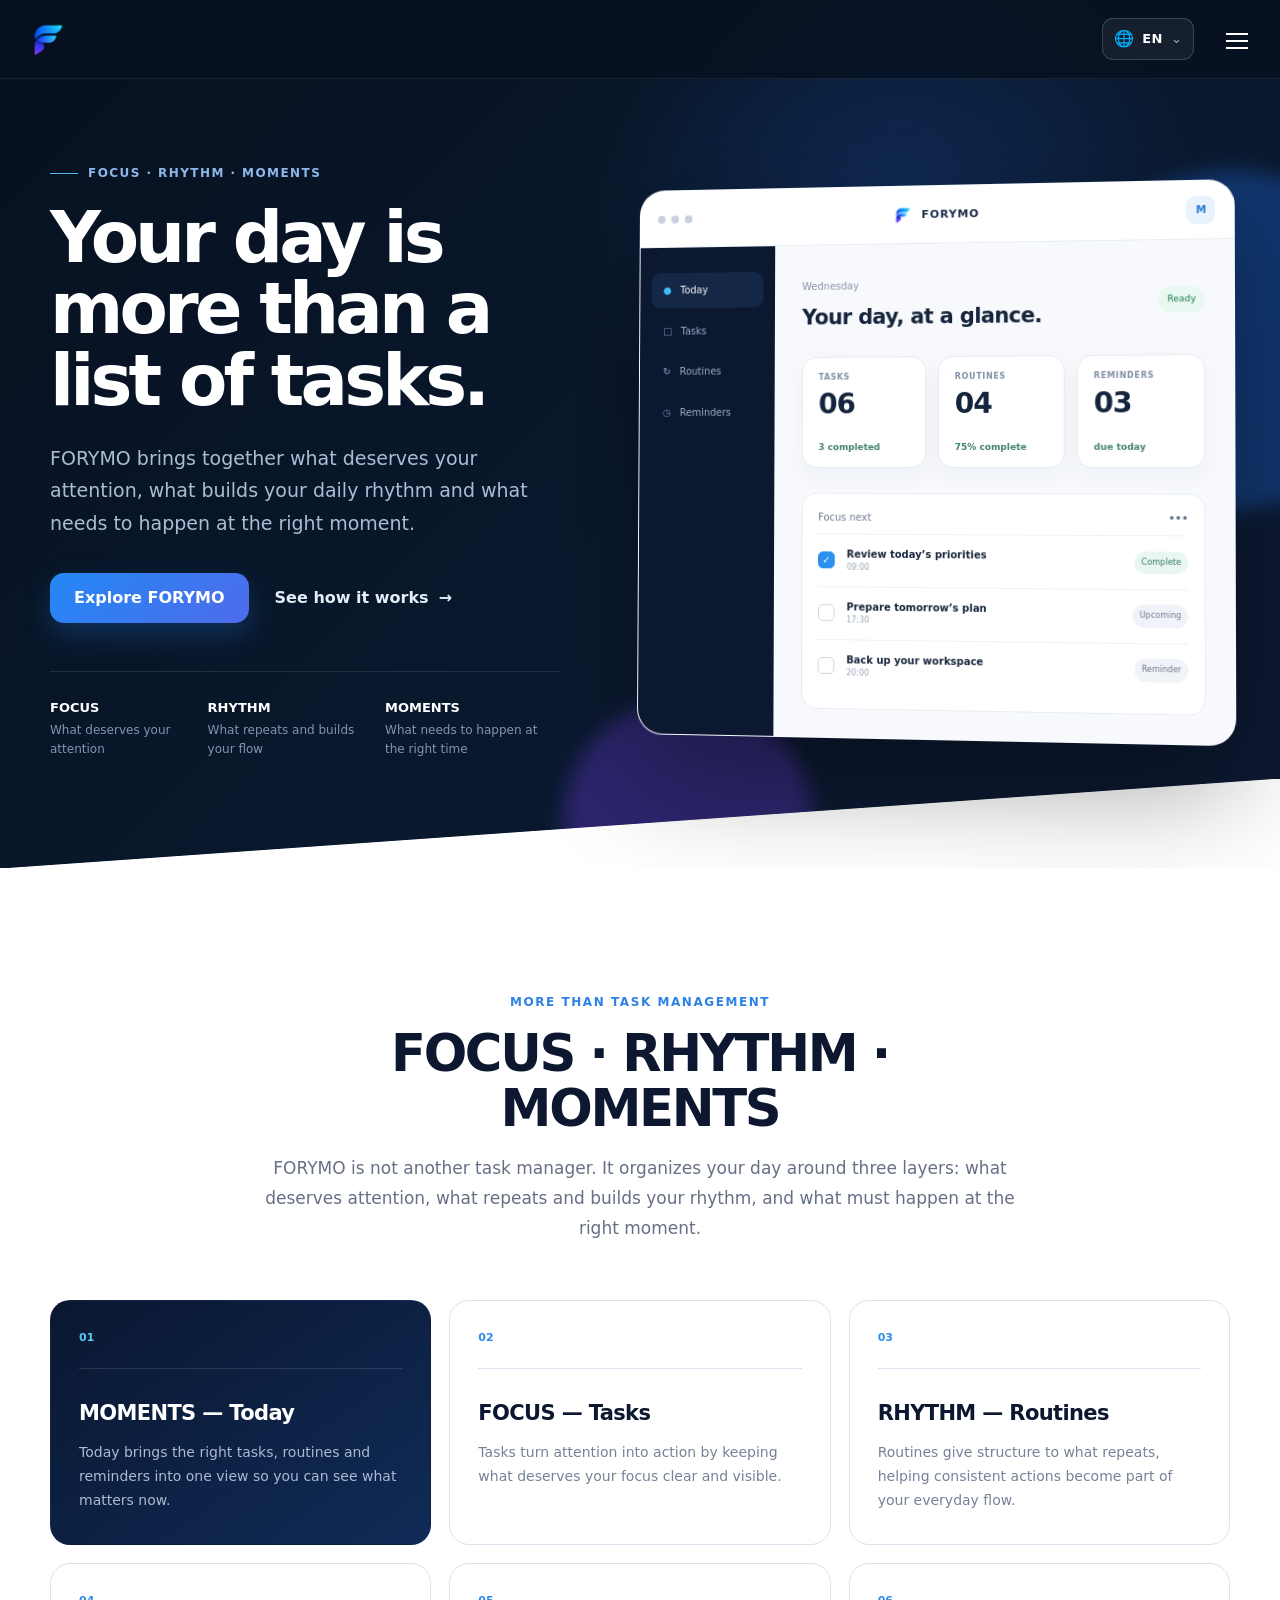
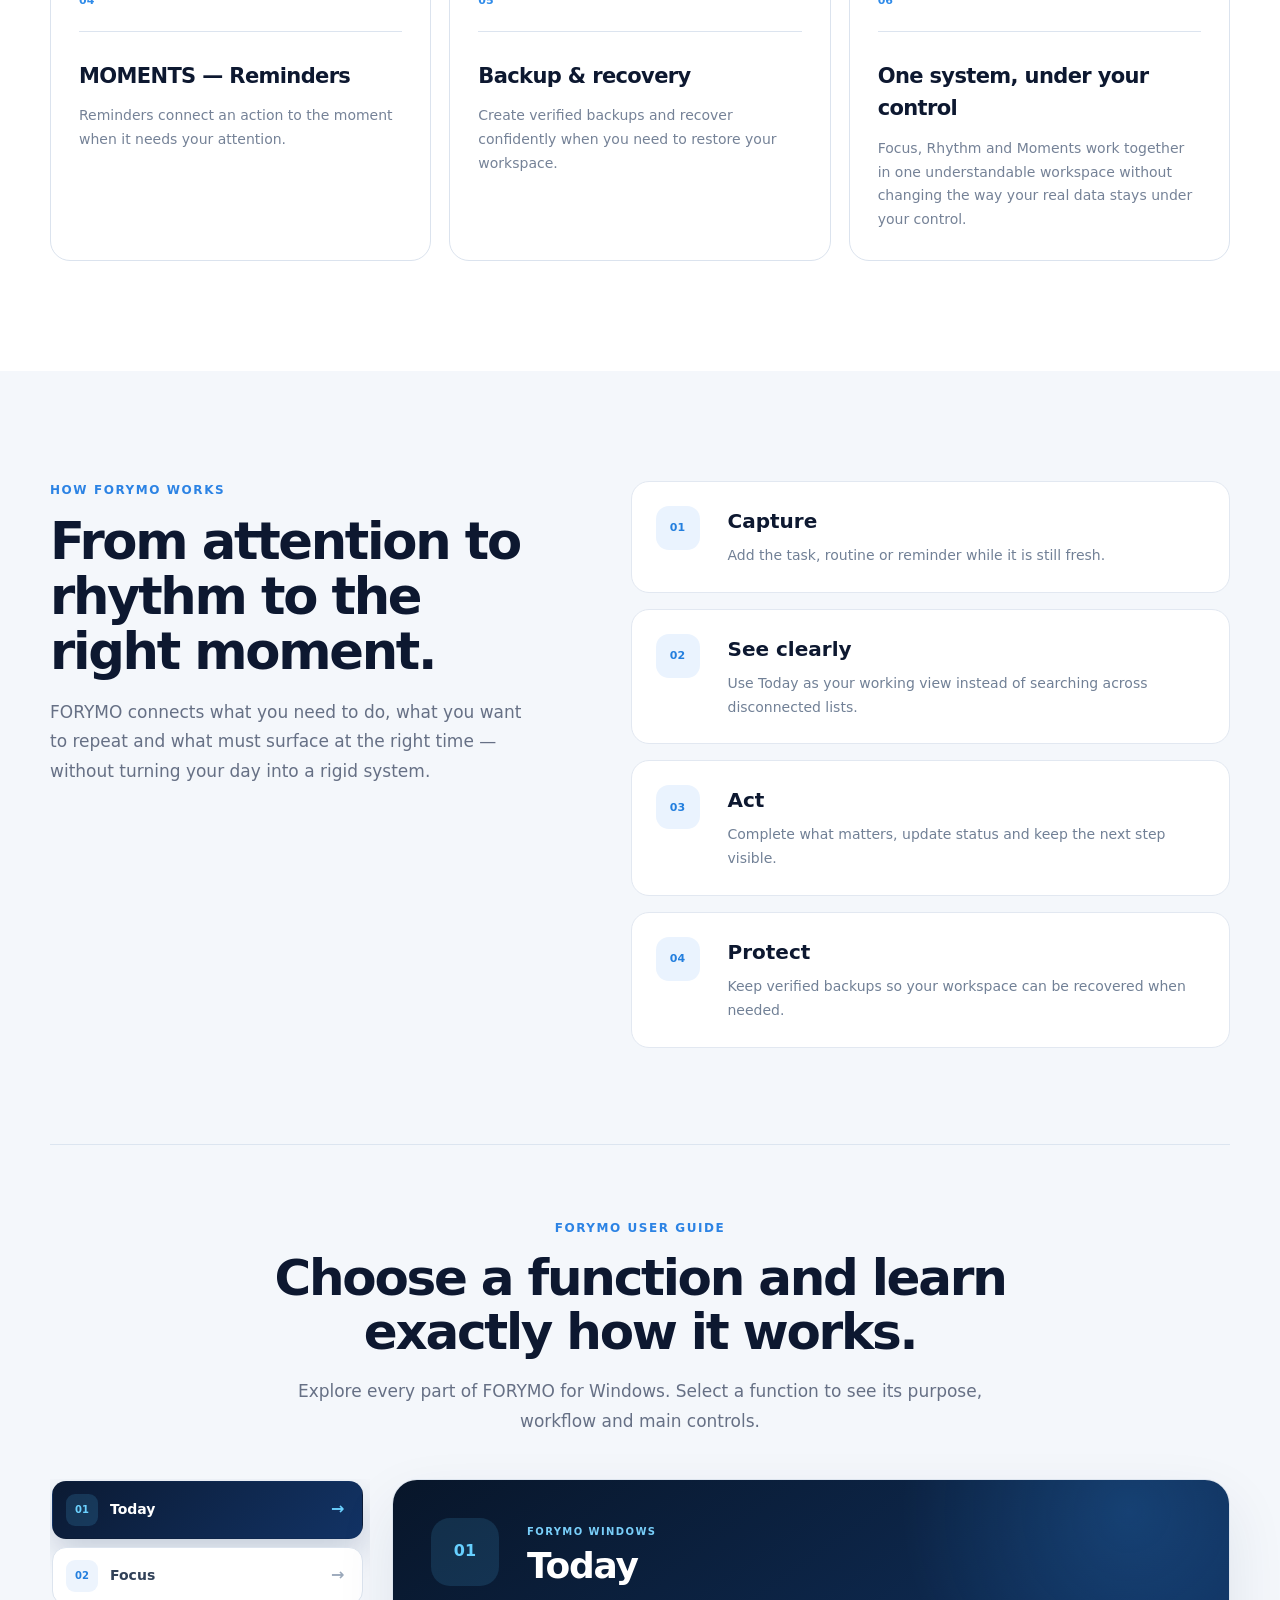
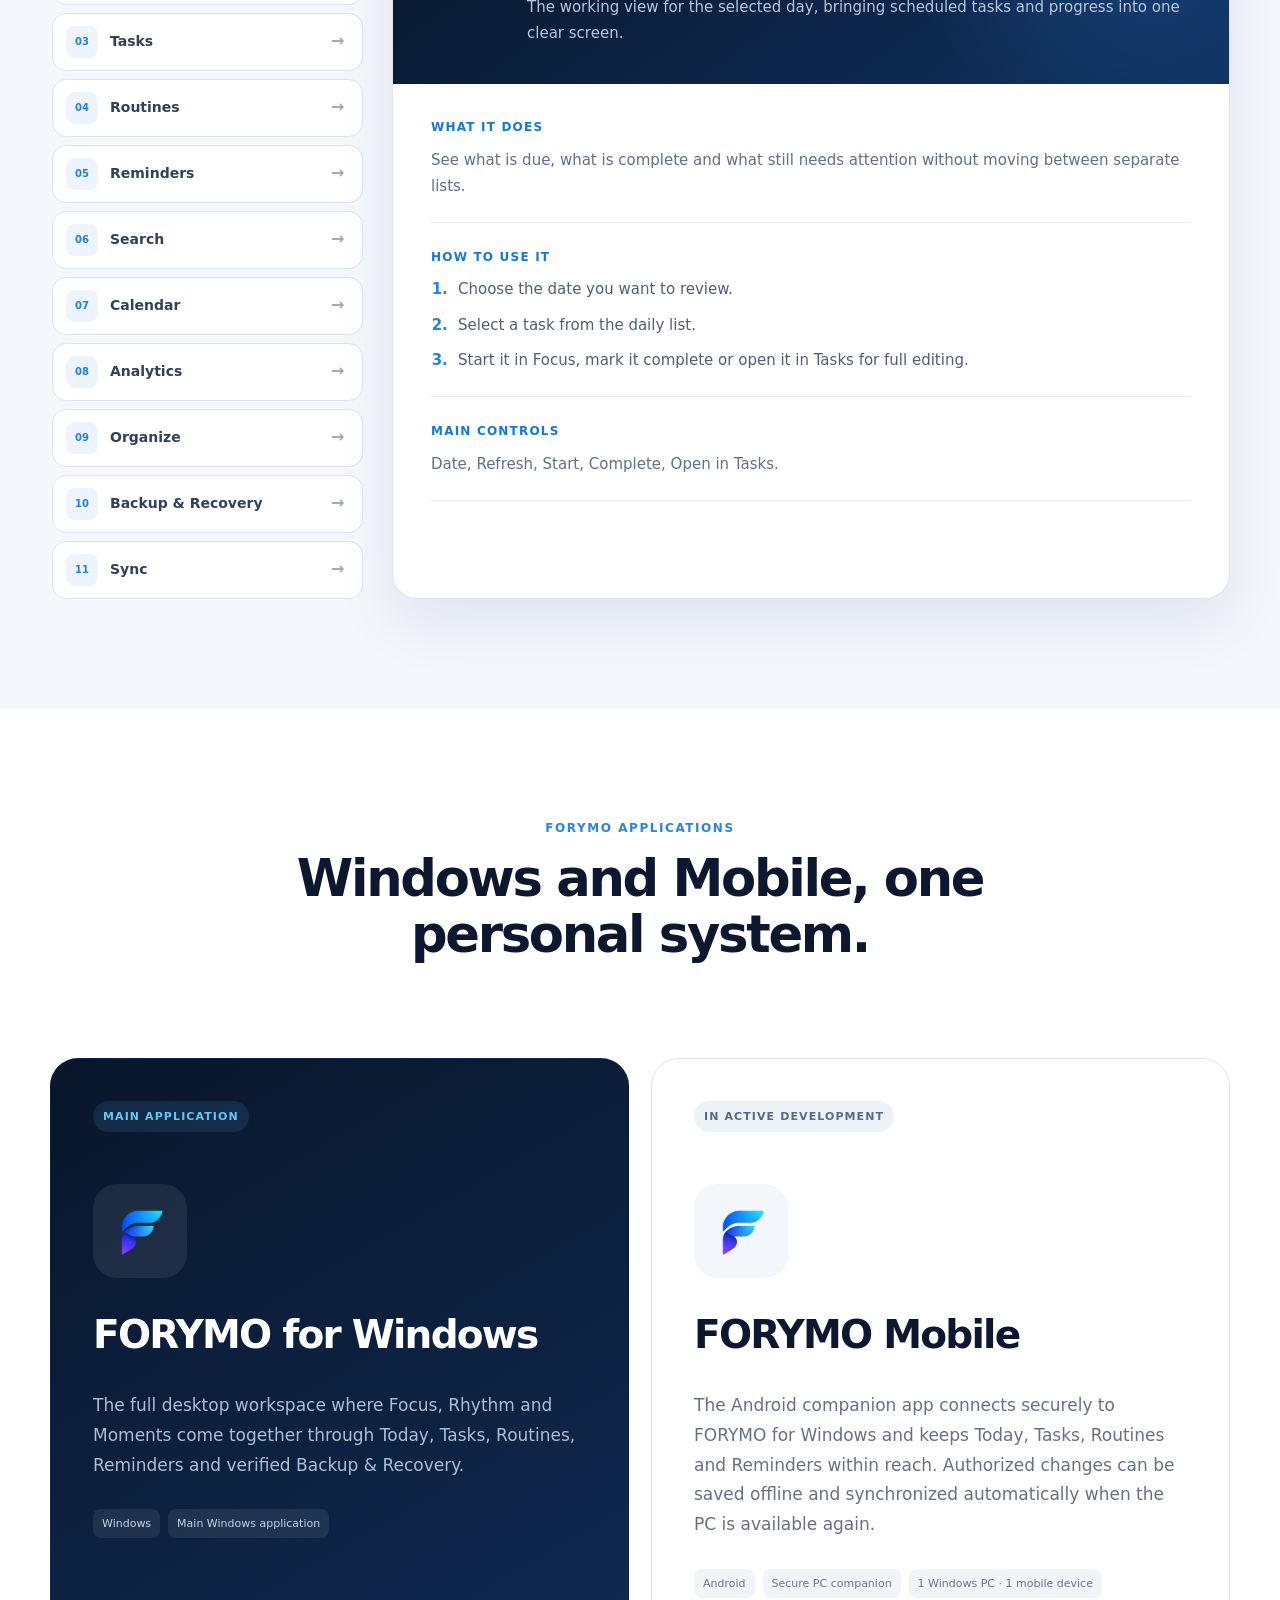
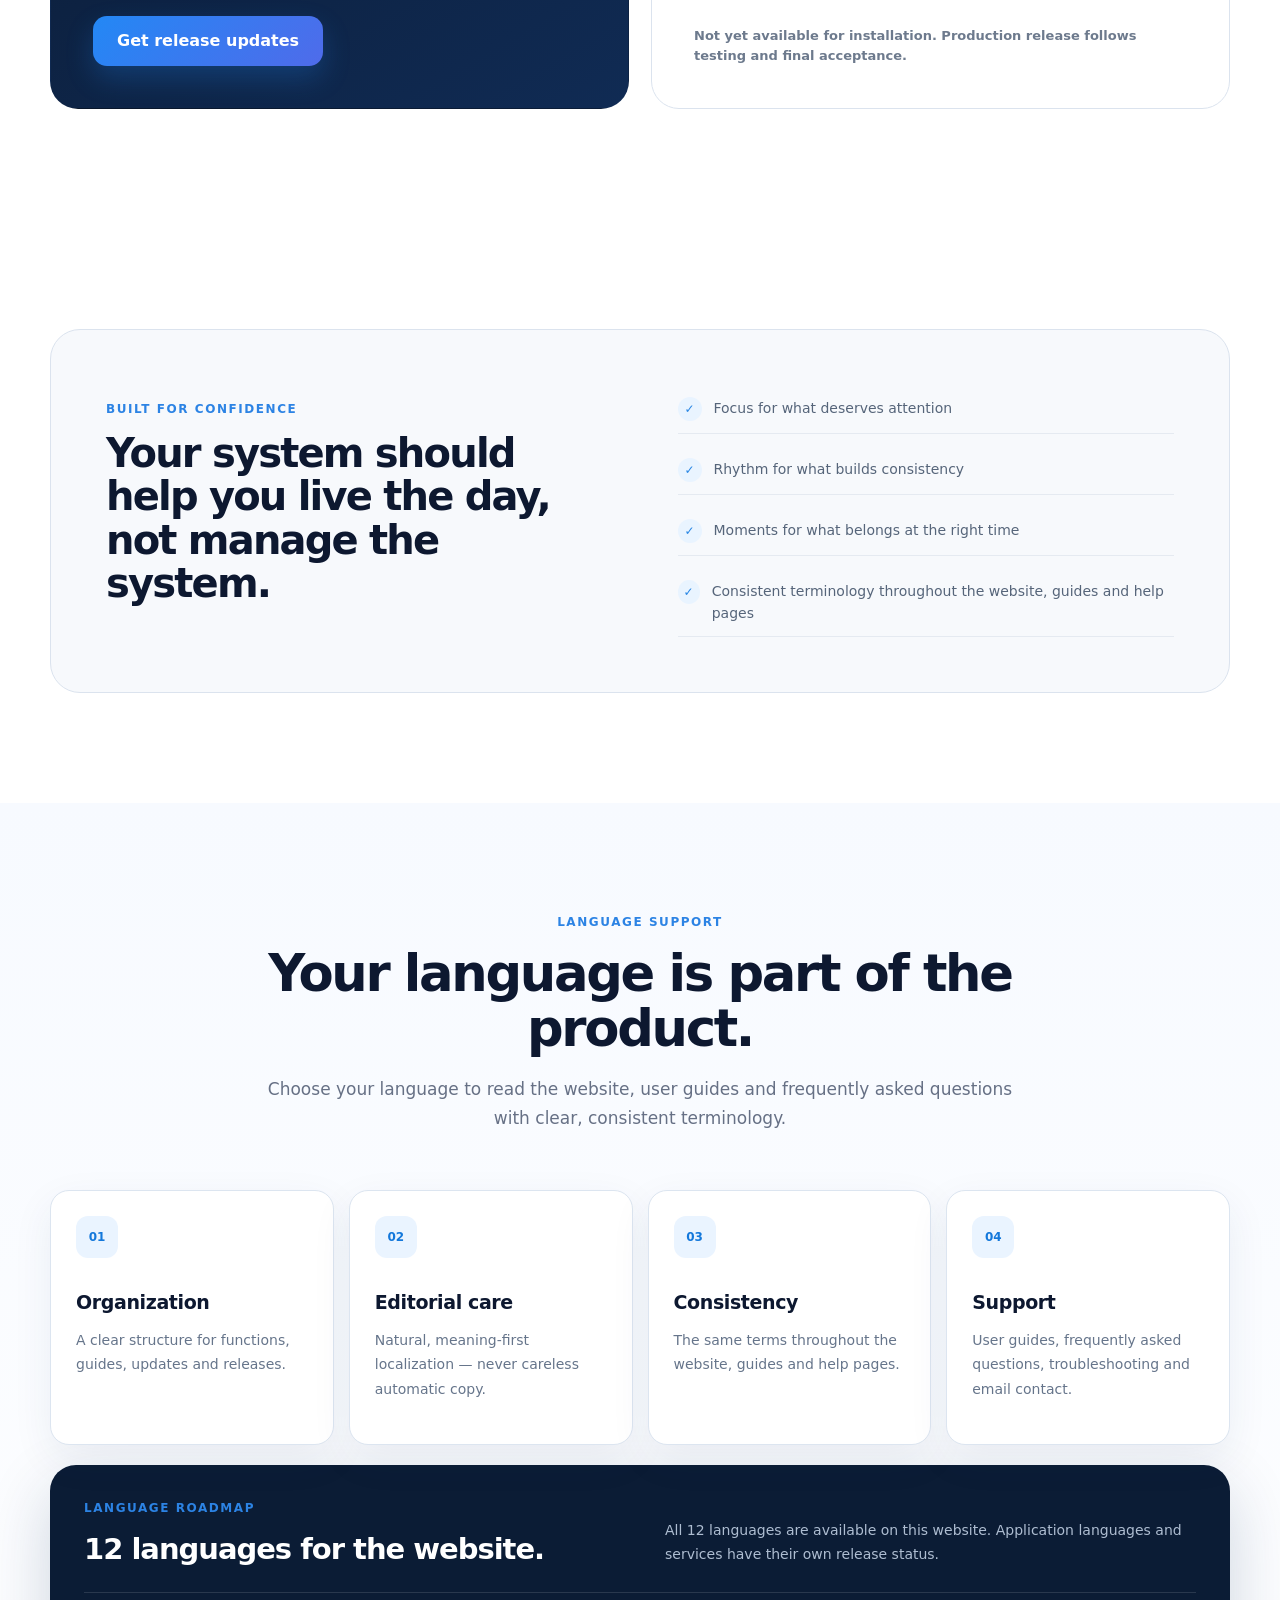
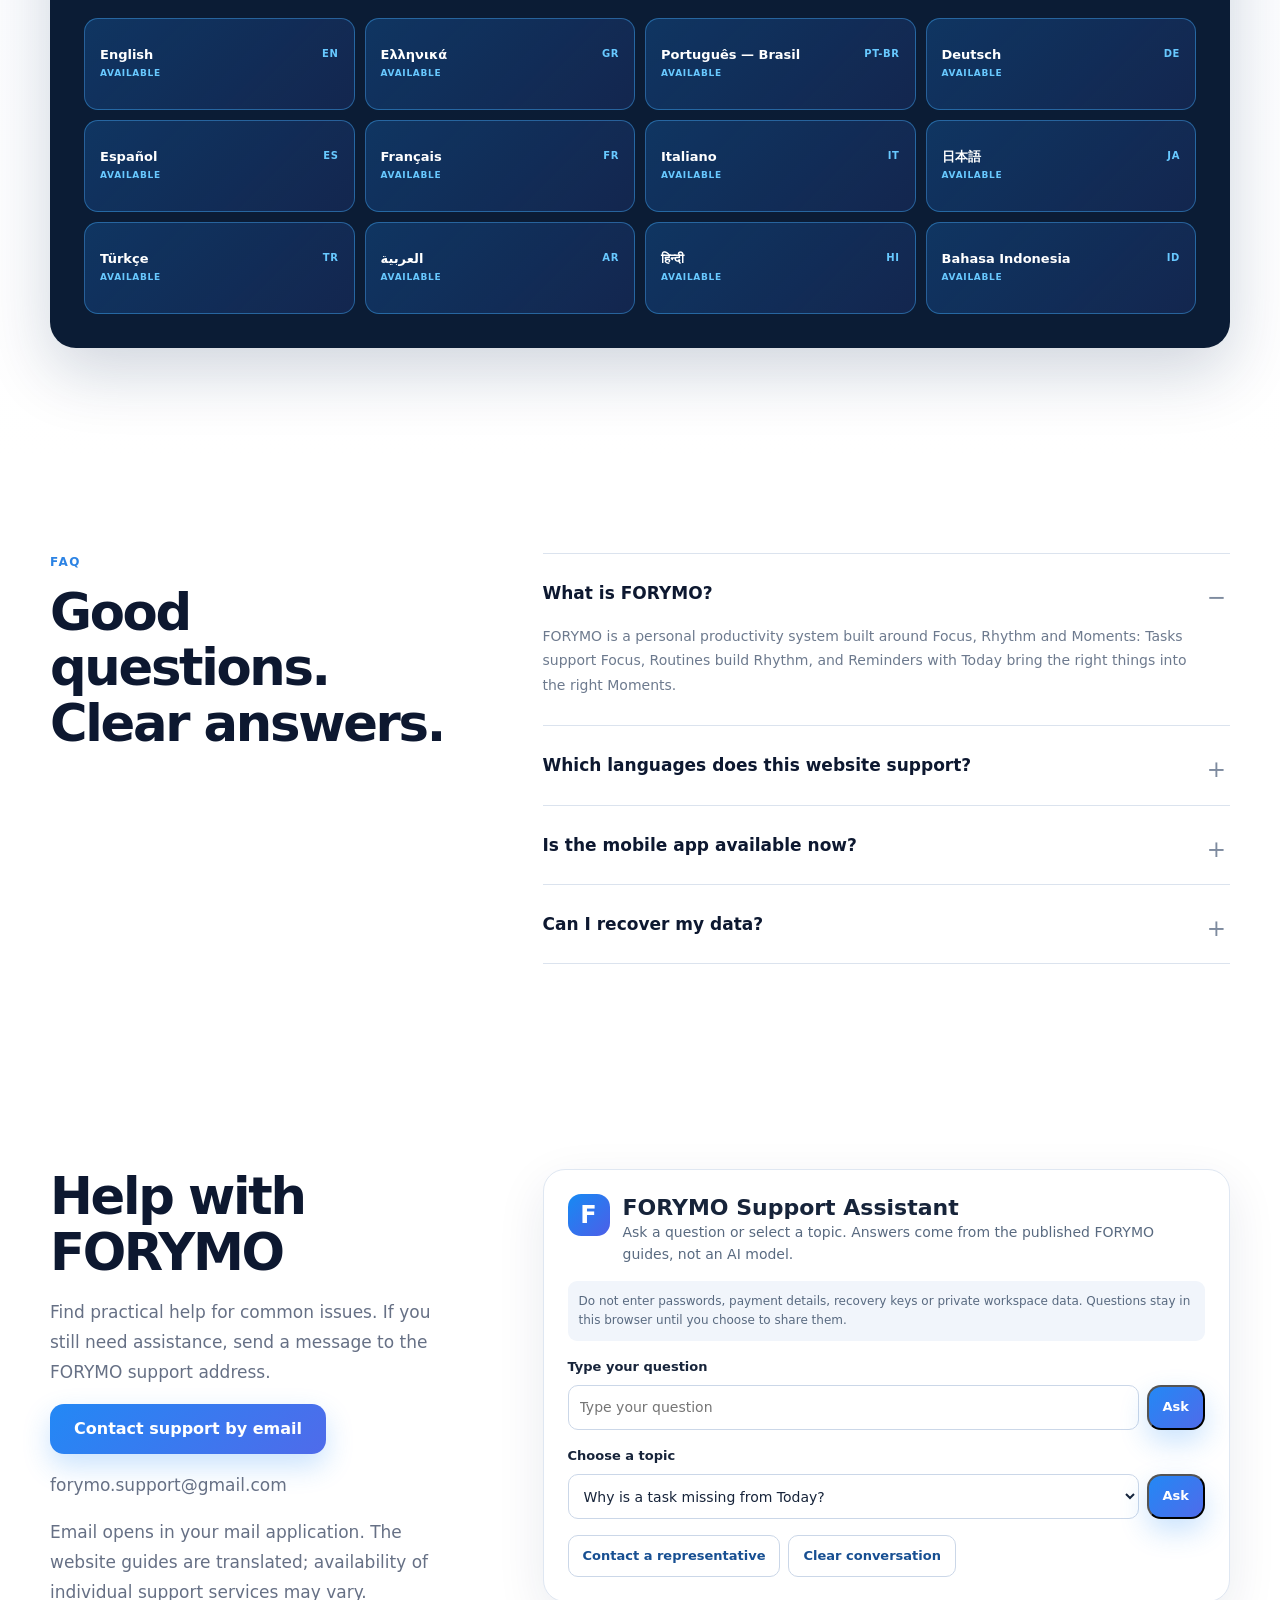
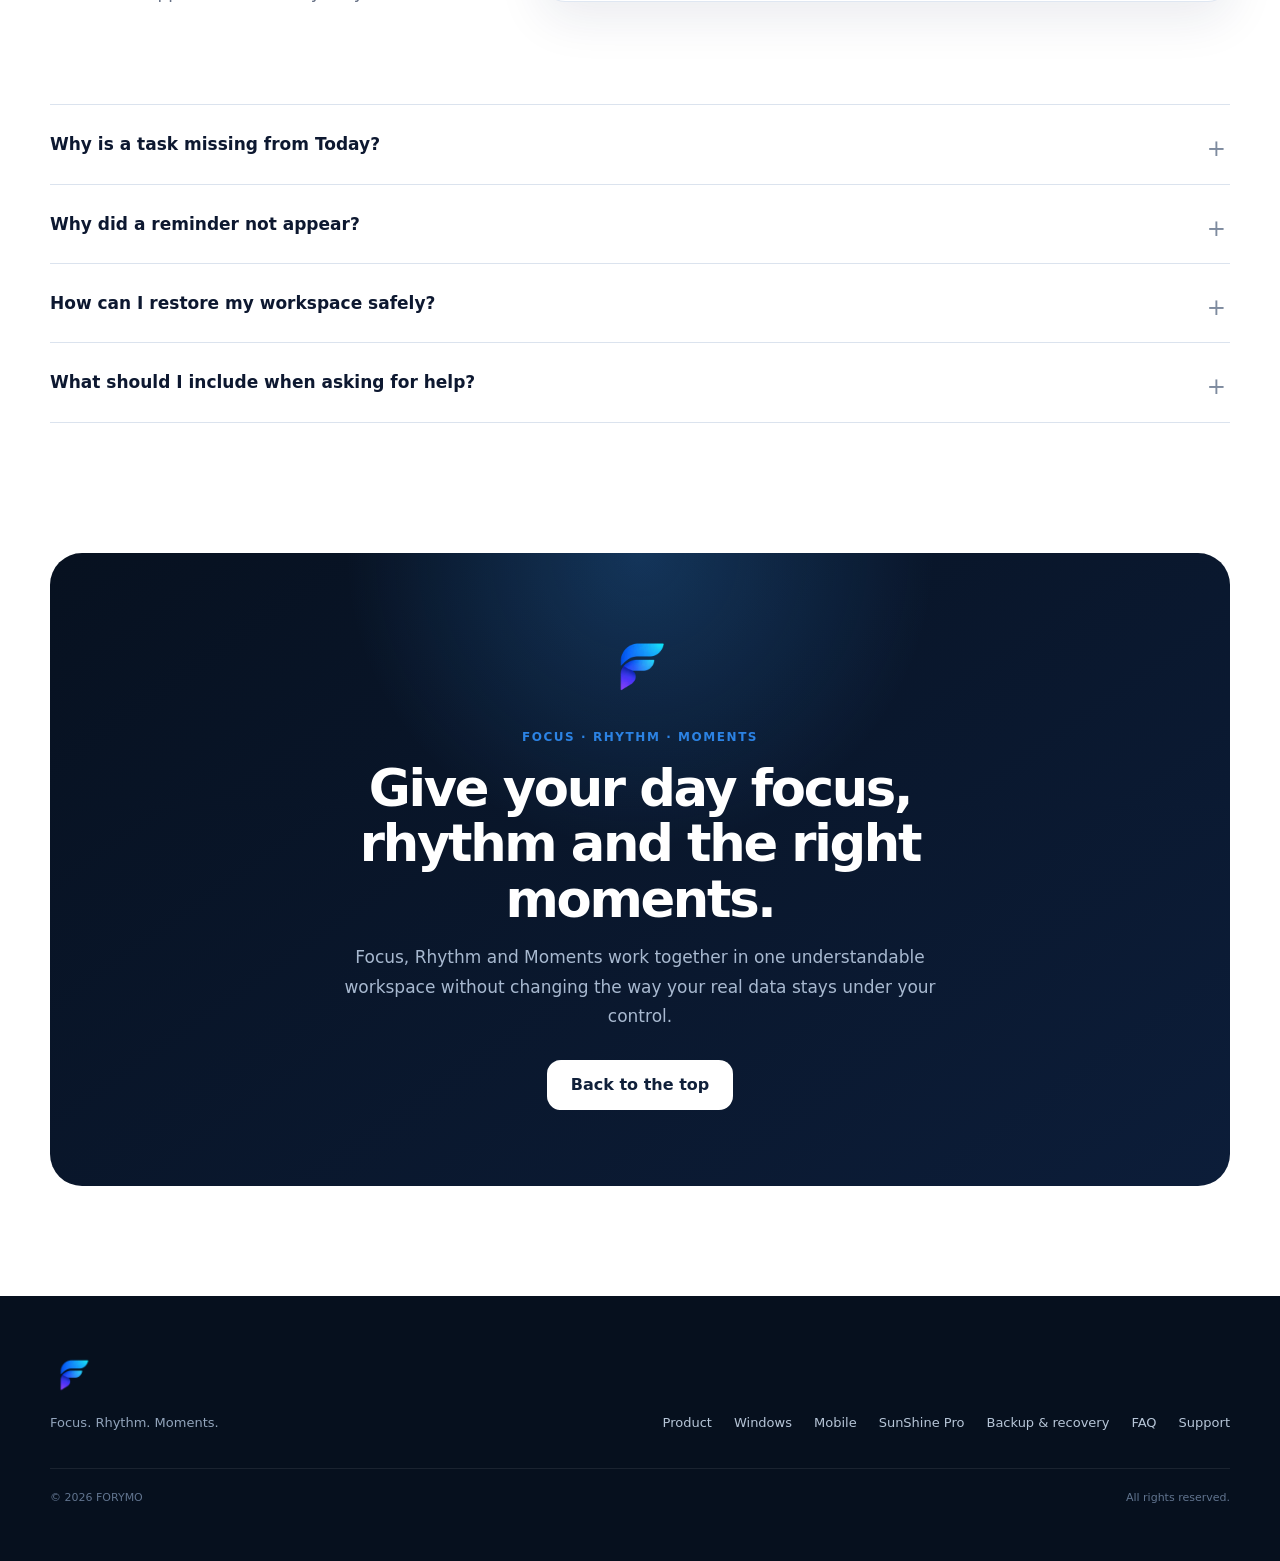
==== index.html @ 6e08663c "Move only the FORYMO desktop logo inward; verify unchanged navigation and controls" ====
<!doctype html>
<html lang="en">
<head>
  <meta charset="utf-8" />
  <meta name="viewport" content="width=device-width, initial-scale=1" />
  <meta name="theme-color" content="#081225" />
  <meta name="description" content="FORYMO organizes your day around Focus, Rhythm and Moments — what deserves attention, what builds your daily flow and what needs to happen at the right time." />
  <title>FORYMO — Focus. Rhythm. Moments.</title>
  <link rel="icon" href="assets/favicon.webp" type="image/webp" />
  <link rel="stylesheet" href="styles.css?v=20261126-logo-position" />
  <link rel="stylesheet" href="design-system.css" />
</head>
<body>
  <a class="skip" href="#main">Skip to content</a>

  <header class="site-header">
    <div class="shell nav-wrap">
      <a class="brand" href="#top" aria-label="FORYMO home"><img src="assets/focivo-symbol.webp" alt="FORYMO" style="width:46px;height:46px;object-fit:contain;object-position:center;filter:none;" /></a>
      <nav class="nav" aria-label="Primary navigation">
        <a href="#product" data-i18n="nav.product">Product</a><a href="#how" data-i18n="nav.how">How it works</a><a href="#desktop" data-i18n="nav.desktop">Windows</a><a href="#mobile" data-i18n="nav.mobile">Mobile</a><a href="sunshine-pro/" data-i18n="nav.sunshine">SunShine Pro</a><a href="#languages" data-i18n="nav.languages">Languages</a><a href="#faq" data-i18n="nav.faq">FAQ</a><a href="#support" data-i18n="language.foundation4.title">Support</a>
      </nav>
      <div class="nav-actions">
        <div class="language-selector">
          <button class="language-trigger" id="languageTrigger" aria-label="Language selection" type="button" aria-haspopup="listbox" aria-expanded="false" aria-controls="languageMenu"><span aria-hidden="true">🌐</span><strong id="languageCode">EN</strong><span class="language-chevron" aria-hidden="true">⌄</span></button>
          <div class="language-menu" id="languageMenu" role="listbox" aria-label="Language" hidden>
            <button class="language-option lang-btn active" data-lang="en" data-code="EN" role="option" aria-selected="true" type="button"><span lang="en" dir="ltr">English</span><small data-i18n="language.available">Available</small></button>
            <button class="language-option lang-btn" data-lang="el" data-code="GR" role="option" aria-selected="false" type="button"><span lang="el" dir="ltr">Ελληνικά</span><small data-i18n="language.available">Available</small></button>
            <button class="language-option lang-btn" data-lang="pt-BR" data-code="PT-BR" role="option" aria-selected="false" type="button"><span lang="pt-BR" dir="ltr">Português — Brasil</span><small data-i18n="language.available">Available</small></button>
            <button class="language-option lang-btn" data-lang="de" data-code="DE" role="option" aria-selected="false" type="button"><span lang="de" dir="ltr">Deutsch</span><small data-i18n="language.available">Available</small></button>
            <button class="language-option lang-btn" data-lang="es" data-code="ES" role="option" aria-selected="false" type="button"><span lang="es" dir="ltr">Español</span><small data-i18n="language.available">Available</small></button>
            <button class="language-option lang-btn" data-lang="fr" data-code="FR" role="option" aria-selected="false" type="button"><span lang="fr" dir="ltr">Français</span><small data-i18n="language.available">Available</small></button>
            <button class="language-option lang-btn" data-lang="it" data-code="IT" role="option" aria-selected="false" type="button"><span lang="it" dir="ltr">Italiano</span><small data-i18n="language.available">Available</small></button>
            <button class="language-option lang-btn" data-lang="ja" data-code="JA" role="option" aria-selected="false" type="button"><span lang="ja" dir="ltr">日本語</span><small data-i18n="language.available">Available</small></button>
            <button class="language-option lang-btn" data-lang="tr" data-code="TR" role="option" aria-selected="false" type="button"><span lang="tr" dir="ltr">Türkçe</span><small data-i18n="language.available">Available</small></button>
            <button class="language-option lang-btn" data-lang="ar" data-code="AR" role="option" aria-selected="false" type="button"><span lang="ar" dir="rtl">العربية</span><small data-i18n="language.available">Available</small></button>
            <button class="language-option lang-btn" data-lang="hi" data-code="HI" role="option" aria-selected="false" type="button"><span lang="hi" dir="ltr">हिन्दी</span><small data-i18n="language.available">Available</small></button>
            <button class="language-option lang-btn" data-lang="id" data-code="ID" role="option" aria-selected="false" type="button"><span lang="id" dir="ltr">Bahasa Indonesia</span><small data-i18n="language.available">Available</small></button>
          </div>
        </div>
        <a class="button button-small" href="#desktop" data-i18n="nav.cta">See FORYMO</a>
      </div>
      <button class="menu-btn" aria-label="Open menu" aria-expanded="false" type="button"><span></span><span></span><span></span></button>
    </div>
  </header>

  <main id="main">
    <section class="hero" id="top">
      <div class="hero-glow glow-a"></div><div class="hero-glow glow-b"></div>
      <div class="shell hero-grid">
        <div class="hero-copy">
          <div class="eyebrow"><span></span><span data-i18n="hero.eyebrow">FOCUS · RHYTHM · MOMENTS</span></div>
          <h1 data-i18n="hero.title">Your day is more than a list of tasks.</h1>
          <p class="hero-lead" data-i18n="hero.lead">FORYMO brings together what deserves your attention, what builds your daily rhythm and what needs to happen at the right moment.</p>
          <div class="hero-actions"><a class="button" href="#product" data-i18n="hero.primary">Explore FORYMO</a><a class="text-link" href="#how"><span data-i18n="hero.secondary">See how it works</span><span aria-hidden="true">→</span></a></div>
          <div class="trust-row"><div><strong data-i18n="hero.trust1h">FOCUS</strong><span data-i18n="hero.trust1b">What deserves your attention</span></div><div><strong data-i18n="hero.trust2h">RHYTHM</strong><span data-i18n="hero.trust2b">What repeats and builds your flow</span></div><div><strong data-i18n="hero.trust3h">MOMENTS</strong><span data-i18n="hero.trust3b">What needs to happen at the right time</span></div></div>
        </div>
        <div class="hero-visual" aria-label="FORYMO interface preview">
          <div class="app-frame">
            <div class="app-topbar"><div class="window-dots"><i></i><i></i><i></i></div><div class="mini-brand"><img src="assets/focivo-symbol.webp" alt="" /><span>FORYMO</span></div><div class="avatar">M</div></div>
            <div class="app-body">
              <aside class="app-side"><div class="side-item active"><b>●</b><span data-i18n="mock.today">Today</span></div><div class="side-item"><b>□</b><span data-i18n="mock.tasks">Tasks</span></div><div class="side-item"><b>↻</b><span data-i18n="mock.routines">Routines</span></div><div class="side-item"><b>◷</b><span data-i18n="mock.reminders">Reminders</span></div></aside>
              <div class="app-content">
                <div class="mock-head"><div><small data-i18n="mock.date">Wednesday</small><h3 data-i18n="mock.heading">Your day, at a glance.</h3></div><span class="status-dot" data-i18n="mock.synced">Ready</span></div>
                <div class="stat-grid"><div class="stat"><span data-i18n="mock.stat1">Tasks</span><strong>06</strong><em>3 <span data-i18n="mock.done">done</span></em></div><div class="stat"><span data-i18n="mock.stat2">Routines</span><strong>04</strong><em>75%</em></div><div class="stat"><span data-i18n="mock.stat3">Reminders</span><strong>03</strong><em data-i18n="mock.today2">today</em></div></div>
                <div class="today-card"><div class="today-title"><span data-i18n="mock.focus">Focus next</span><b>•••</b></div><div class="task-row"><span class="check on">✓</span><div><b data-i18n="mock.task1">Review today’s priorities</b><small>09:00</small></div><span class="pill" data-i18n="mock.complete">Complete</span></div><div class="task-row"><span class="check"></span><div><b data-i18n="mock.task2">Prepare tomorrow’s plan</b><small>17:30</small></div><span class="pill neutral" data-i18n="mock.upcoming">Upcoming</span></div><div class="task-row"><span class="check"></span><div><b data-i18n="mock.task3">Back up your workspace</b><small>20:00</small></div><span class="pill neutral" data-i18n="mock.reminder">Reminder</span></div></div>
              </div>
            </div>
          </div>
        </div>
      </div>
    </section>

    <section class="section intro" id="product"><div class="shell"><div class="section-heading narrow"><span class="kicker" data-i18n="product.kicker">More than task management</span><h2 data-i18n="product.title">FOCUS · RHYTHM · MOMENTS</h2><p data-i18n="product.lead">FORYMO is not another task manager. It organizes your day around three layers: what deserves attention, what repeats and builds your rhythm, and what must happen at the right moment.</p></div><div class="feature-grid">
      <article class="feature-card featured"><div class="feature-icon">01</div><h3 data-i18n="features.today.title">MOMENTS — Today</h3><p data-i18n="features.today.body">Today brings the right tasks, routines and reminders into one view so you can see what matters now.</p></article>
      <article class="feature-card"><div class="feature-icon">02</div><h3 data-i18n="features.tasks.title">FOCUS — Tasks</h3><p data-i18n="features.tasks.body">Tasks turn attention into action by keeping what deserves your focus clear and visible.</p></article>
      <article class="feature-card"><div class="feature-icon">03</div><h3 data-i18n="features.routines.title">RHYTHM — Routines</h3><p data-i18n="features.routines.body">Routines give structure to what repeats, helping consistent actions become part of your everyday flow.</p></article>
      <article class="feature-card"><div class="feature-icon">04</div><h3 data-i18n="features.reminders.title">MOMENTS — Reminders</h3><p data-i18n="features.reminders.body">Reminders connect an action to the moment when it needs your attention.</p></article>
      <article class="feature-card" id="backup"><div class="feature-icon">05</div><h3 data-i18n="features.backup.title">Backup & recovery</h3><p data-i18n="features.backup.body">Create verified backups and recover confidently when you need to restore your workspace.</p></article>
      <article class="feature-card"><div class="feature-icon">06</div><h3 data-i18n="features.control.title">One system, under your control</h3><p data-i18n="features.control.body">Focus, Rhythm and Moments work together in one understandable workspace without changing the way your real data stays under your control.</p></article>
    </div></div></section>

    <section class="section flow" id="how">
      <div class="shell flow-grid"><div class="section-heading sticky-copy"><span class="kicker" data-i18n="how.kicker">How FORYMO works</span><h2 data-i18n="how.title">From attention to rhythm to the right moment.</h2><p data-i18n="how.lead">FORYMO connects what you need to do, what you want to repeat and what must surface at the right time — without turning your day into a rigid system.</p></div><div class="steps"><article><span>01</span><div><h3 data-i18n="how.s1h">Capture</h3><p data-i18n="how.s1b">Add the task, routine or reminder while it is still fresh.</p></div></article><article><span>02</span><div><h3 data-i18n="how.s2h">See clearly</h3><p data-i18n="how.s2b">Use Today as your working view instead of searching across disconnected lists.</p></div></article><article><span>03</span><div><h3 data-i18n="how.s3h">Act</h3><p data-i18n="how.s3b">Complete what matters, update status and keep the next step visible.</p></div></article><article><span>04</span><div><h3 data-i18n="how.s4h">Protect</h3><p data-i18n="how.s4b">Keep verified backups so your workspace can be recovered when needed.</p></div></article></div></div>
      <div class="shell function-guide" aria-labelledby="functionGuideTitle">
        <div class="function-guide-heading">
          <span class="kicker" data-i18n="guide.kicker">FORYMO USER GUIDE</span>
          <h2 id="functionGuideTitle" data-i18n="guide.title">Choose a function and learn exactly how it works.</h2>
          <p data-i18n="guide.lead">Explore every part of FORYMO for Windows. Select a function to see its purpose, workflow and main controls.</p>
        </div>
        <div class="function-guide-workspace">
          <div class="function-guide-list" id="functionGuideList" role="tablist" aria-label="FORYMO functions"></div>
          <article class="function-guide-panel" id="functionGuidePanel" role="tabpanel" aria-live="polite"></article>
        </div>
      </div>
    </section>

    <section class="section platforms" id="desktop"><div class="shell platform-grid"><div class="section-heading narrow platform-heading"><span class="kicker" data-i18n="platforms.kicker">FORYMO applications</span><h2 data-i18n="platforms.title">Windows and Mobile, one personal system.</h2></div>
      <article class="platform-card primary-card"><div class="platform-tag" data-i18n="desktop.tag">Main application</div><div class="platform-icon"><img src="assets/windows-icon.webp" alt="" /></div><h2 data-i18n="desktop.title">FORYMO for Windows</h2><p data-i18n="desktop.body">The full desktop workspace where Focus, Rhythm and Moments come together through Today, Tasks, Routines, Reminders and verified Backup & Recovery.</p><div class="platform-meta"><span>Windows</span><span data-i18n="desktop.meta">Main application</span></div><a class="button" href="#contact" data-i18n="desktop.cta">Get release updates</a></article>
      <article class="platform-card" id="mobile"><div class="platform-tag muted" data-i18n="mobile.tag">In active development</div><div class="platform-icon mobile"><img src="assets/focivo-symbol.webp" alt="" /></div><h2 data-i18n="mobile.title">FORYMO Mobile</h2><p data-i18n="mobile.body">The Android companion app connects securely to FORYMO for Windows and keeps Today, Tasks, Routines and Reminders within reach. Authorized changes can be saved offline and synchronized automatically when the PC is available again.</p><div class="platform-meta"><span>Android</span><span data-i18n="mobile.meta">Secure PC companion</span><span data-i18n="mobile.scope">1 Windows PC · 1 mobile device</span></div><span class="soft-link" data-i18n="mobile.cta">Not yet available for installation. Production release follows testing and final acceptance.</span></article>
    </div></section>

    <section class="section trust"><div class="shell trust-box"><div><span class="kicker" data-i18n="trust.kicker">Built for confidence</span><h2 data-i18n="trust.title">Your system should help you live the day, not manage the system.</h2></div><div class="trust-points"><div><span>✓</span><p data-i18n="trust.p1">Focus for what deserves attention</p></div><div><span>✓</span><p data-i18n="trust.p2">Rhythm for what builds consistency</p></div><div><span>✓</span><p data-i18n="trust.p3">Moments for what belongs at the right time</p></div><div><span>✓</span><p data-i18n="trust.p4">Consistent terminology throughout the website, guides and help pages</p></div></div></div></section>

    <section class="section language-commitment" id="languages">
      <div class="shell">
        <div class="section-heading narrow language-heading"><span class="kicker" data-i18n="language.kicker">LANGUAGE SUPPORT</span><h2 data-i18n="language.title">Your language is part of the product.</h2><p data-i18n="language.lead">Choose your language to read the website, user guides and frequently asked questions with clear, consistent terminology.</p></div>
        <div class="language-foundations" aria-label="FORYMO language quality foundations">
          <article><span>01</span><h3 data-i18n="language.foundation1.title">Organization</h3><p data-i18n="language.foundation1.body">A clear structure for functions, guides, updates and releases.</p></article>
          <article><span>02</span><h3 data-i18n="language.foundation2.title">Editorial care</h3><p data-i18n="language.foundation2.body">Natural, meaning-first localization — never careless automatic copy.</p></article>
          <article><span>03</span><h3 data-i18n="language.foundation3.title">Consistency</h3><p data-i18n="language.foundation3.body">The same terms throughout the website, guides and help pages.</p></article>
          <article><span>04</span><h3 data-i18n="language.foundation4.title">Support</h3><p data-i18n="language.foundation4.body">User guides, frequently asked questions, troubleshooting and email contact.</p></article>
        </div>
        <div class="language-roadmap">
          <div class="language-roadmap-head"><div><span class="kicker" data-i18n="language.roadmap.kicker">LANGUAGE ROADMAP</span><h3 data-i18n="language.roadmap.title">12 languages for the website.</h3></div><p data-i18n="language.roadmap.note">All 12 languages are available on this website. Application languages and services have their own release status.</p></div>
          <div class="language-status-grid">
            <div class="language-status is-ready"><strong>English</strong><span>EN</span><small data-i18n="language.available">Available</small></div>
            <div class="language-status is-ready"><strong>Ελληνικά</strong><span>GR</span><small data-i18n="language.available">Available</small></div>
            <div class="language-status is-ready"><strong>Português — Brasil</strong><span>PT-BR</span><small data-i18n="language.available">Available</small></div>
            <div class="language-status is-ready"><strong>Deutsch</strong><span>DE</span><small data-i18n="language.available">Available</small></div>
            <div class="language-status is-ready"><strong>Español</strong><span>ES</span><small data-i18n="language.available">Available</small></div>
            <div class="language-status is-ready"><strong>Français</strong><span>FR</span><small data-i18n="language.available">Available</small></div>
            <div class="language-status is-ready"><strong>Italiano</strong><span>IT</span><small data-i18n="language.available">Available</small></div>
            <div class="language-status is-ready"><strong>日本語</strong><span>JA</span><small data-i18n="language.available">Available</small></div>
            <div class="language-status is-ready"><strong>Türkçe</strong><span>TR</span><small data-i18n="language.available">Available</small></div>
            <div class="language-status is-ready"><strong>العربية</strong><span>AR</span><small data-i18n="language.available">Available</small></div>
            <div class="language-status is-ready"><strong>हिन्दी</strong><span>HI</span><small data-i18n="language.available">Available</small></div>
            <div class="language-status is-ready"><strong>Bahasa Indonesia</strong><span>ID</span><small data-i18n="language.available">Available</small></div>
          </div>
        </div>
      </div>
    </section>

    <section class="section faq" id="faq"><div class="shell faq-grid"><div class="section-heading"><span class="kicker" data-i18n="nav.faq">FAQ</span><h2 data-i18n="faq.title">Good questions. Clear answers.</h2></div><div class="accordion"><details open><summary data-i18n="faq.q1">What is FORYMO?</summary><p data-i18n="faq.a1">FORYMO is a personal productivity system built around Focus, Rhythm and Moments: Tasks support Focus, Routines build Rhythm, and Reminders with Today bring the right things into the right Moments.</p></details><details><summary data-i18n="faq.q2">Which languages does this website support?</summary><p data-i18n="faq.a2">The website is available in 12 languages. Choose your language from the menu to read the pages, guides and FAQ. Application language availability is separate.</p></details><details><summary data-i18n="faq.q3">Is the mobile app available now?</summary><p data-i18n="faq.a3">FORYMO Mobile is in active development and is not yet available for installation. It will be released only after the required testing and final acceptance.</p></details><details><summary data-i18n="faq.q4">Can I recover my data?</summary><p data-i18n="faq.a4">The Windows application includes a verified Backup & Recovery workflow designed to create, verify, preview and apply approved recovery backups.</p></details></div></div></section>

    <section class="section faq" id="support" aria-labelledby="supportTitle">
      <div class="shell faq-grid">
        <div class="section-heading">
          <h2 id="supportTitle" data-i18n="support.title">Help with FORYMO</h2>
          <p data-i18n="support.lead">Find practical help for common issues. If you still need assistance, send a message to the FORYMO support address.</p>
          <a class="button" href="mailto:forymo.support@gmail.com" data-i18n="support.contact">Contact support by email</a>
          <p>forymo.support@gmail.com</p>
          <p data-i18n="support.note">Email opens in your mail application. The website guides are translated; availability of individual support services may vary.</p>
        </div>
        <div class="support-assistant" id="supportAssistant">
          <div class="support-assistant-head"><span class="support-symbol" aria-hidden="true">F</span><div><h3 data-support-copy="title">FORYMO Support Assistant</h3><p data-support-copy="intro">Ask a question or select a topic.</p></div></div>
          <p class="support-privacy" data-support-copy="privacy"></p>
          <div id="supportLog" class="support-log" role="log" aria-live="polite" aria-relevant="additions text"></div>
          <form id="supportForm" class="support-form"><label for="supportQuestion" data-support-copy="question">Type your question</label><div class="support-input-row"><input id="supportQuestion" maxlength="400" autocomplete="off" required /><button type="submit" class="button" data-support-copy="ask">Ask</button></div></form>
          <div class="support-form"><label for="supportTopics" data-support-copy="topics">Choose a topic</label><div class="support-input-row"><select id="supportTopics"></select><button id="supportChoose" type="button" class="button" data-support-copy="ask">Ask</button></div></div>
          <div id="supportFeedback" class="support-feedback" hidden><strong data-support-copy="helpful"></strong><div class="support-actions"><button type="button" id="supportYes" data-support-copy="yes">Yes</button><button type="button" id="supportNo" data-support-copy="no">No</button></div></div>
          <div class="support-actions"><button type="button" id="supportHuman" data-support-copy="human">Contact a representative</button><button type="button" id="supportReset" data-support-copy="reset">Clear conversation</button></div>
          <div id="supportHandoff" class="support-handoff" hidden><p data-support-copy="handoff"></p><label for="supportSummary" data-support-copy="context"></label><textarea id="supportSummary" maxlength="1800" rows="5"></textarea><div class="support-actions"><a class="button" id="supportEmail" href="mailto:forymo.support@gmail.com" data-support-copy="email">Open email with summary</a><button type="button" id="supportLive" hidden data-support-copy="live">Open live support</button></div><p id="supportLiveUnavailable" data-support-copy="liveUnavailable"></p><p id="supportLiveStatus" role="status"></p></div>
        </div>
        <div class="accordion support-faq">
          <details><summary data-i18n="support.q1">Why is a task missing from Today?</summary><p data-i18n="support.a1">Check the selected date in Today. Open Tasks and confirm the task’s scheduled date and status. Return to Today and refresh the view.</p></details>
          <details><summary data-i18n="support.q2">Why did a reminder not appear?</summary><p data-i18n="support.a2">Check that the reminder is enabled and has the correct local date and time. Review sound and popup preferences in Settings. If the issue persists, check Diagnostics before contacting support.</p></details>
          <details><summary data-i18n="support.q3">How can I restore my workspace safely?</summary><p data-i18n="support.a3">Open Backup &amp; Recovery, verify the backup and review the recovery preview. Apply recovery only after confirming the proposed changes. Do not reset FORYMO as a first troubleshooting step.</p></details>
          <details><summary data-i18n="support.q4">What should I include when asking for help?</summary><p data-i18n="support.a4">Include your preferred language, app version, operating system, the affected function and steps to reproduce the issue. Never send passwords, recovery keys, payment-card details or personal workspace content.</p></details>
        </div>
      </div>
    </section>

    <section class="cta-section" id="contact"><div class="shell cta-box"><img src="assets/focivo-symbol.webp" alt="" /><span class="kicker" data-i18n="cta.kicker">FOCUS · RHYTHM · MOMENTS</span><h2 data-i18n="cta.title">Give your day focus, rhythm and the right moments.</h2><p data-i18n="features.control.body">Focus, Rhythm and Moments work together in one understandable workspace without changing the way your real data stays under your control.</p><a class="button light" href="#top" data-i18n="cta.button">Back to the top</a></div></section>
  </main>

  <footer class="footer"><div class="shell footer-grid"><div class="footer-brand"><img src="assets/focivo-symbol.webp" alt="FORYMO" style="width:46px;height:46px;object-fit:contain;object-position:left center;filter:none;" /><p data-i18n="footer.tagline">Focus. Rhythm. Moments.</p></div><div class="footer-links"><a href="#product" data-i18n="nav.product">Product</a><a href="#desktop" data-i18n="nav.desktop">Windows</a><a href="#mobile" data-i18n="nav.mobile">Mobile</a><a href="sunshine-pro/" data-i18n="nav.sunshine">SunShine Pro</a><a href="#backup" data-i18n="features.backup.title">Backup & recovery</a><a href="#faq" data-i18n="nav.faq">FAQ</a><a href="#support" data-i18n="language.foundation4.title">Support</a></div><div class="footer-end"><span>© 2026 FORYMO</span><span data-i18n="footer.note">All rights reserved.</span></div></div></footer>
  <script src="app.js?v=20261126-website-public12"></script>
  <script src="support-config.js?v=1"></script>
  <script src="support-bot.js?v=1"></script>
</body>
</html>
---- styles.css ----
:root{--bg:#07111f;--bg2:#0b1830;--ink:#0d1830;--muted:#667085;--line:#dbe3ee;--soft:#f4f7fb;--white:#fff;--blue:#2388f5;--cyan:#46c7f5;--violet:#6655e8;--max:1180px;--radius:24px;--shadow:0 24px 70px rgba(15,35,75,.14)}

*{box-sizing:border-box}
html{scroll-behavior:smooth}
body{margin:0;font-family:Inter,ui-sans-serif,system-ui,-apple-system,BlinkMacSystemFont,"Segoe UI",sans-serif;color:var(--ink);background:#fff;line-height:1.55;-webkit-font-smoothing:antialiased}
a{color:inherit;text-decoration:none}
button{font:inherit}
.shell{width:min(calc(100% - 40px),var(--max));margin:0 auto}
.skip{position:absolute;left:-9999px;top:8px;background:#fff;padding:10px 14px;z-index:1000}
.skip:focus{left:8px}
.site-header{position:fixed;inset:0 0 auto;z-index:100;background:rgba(7,17,31,.76);backdrop-filter:blur(18px);border-bottom:1px solid rgba(255,255,255,.07)}
.nav-wrap{height:78px;display:flex;align-items:center;gap:34px}
.brand{display:flex;align-items:center;min-width:150px}
.brand img{width:142px;height:46px;object-fit:contain;object-position:left center;filter:brightness(0) invert(1)}
.nav{display:flex;gap:26px;margin:auto;font-size:14px;color:#cbd8eb}
.nav a:hover{color:#fff}
.nav-actions{display:flex;align-items:center;gap:18px}
.language-selector{position:relative}
.language-trigger{min-width:92px;height:42px;display:flex;align-items:center;justify-content:center;gap:8px;border:1px solid rgba(255,255,255,.16);border-radius:11px;background:rgba(255,255,255,.06);color:#fff;padding:0 11px;cursor:pointer;transition:.2s background,.2s border-color}
.language-trigger:hover,.language-trigger[aria-expanded="true"]{background:rgba(255,255,255,.12);border-color:rgba(105,190,255,.55)}
.language-trigger strong{font-size:13px;letter-spacing:.04em}
.language-chevron{font-size:13px;color:#9eb0c9;transition:.2s transform}
.language-trigger[aria-expanded="true"] .language-chevron{transform:rotate(180deg)}
.language-menu{position:absolute;right:0;top:calc(100% + 10px);width:286px;max-height:min(70vh,620px);overflow:auto;padding:10px;background:#fff;border:1px solid #dfe7f2;border-radius:16px;box-shadow:0 24px 70px rgba(4,17,38,.28);color:#17243a;z-index:300}
.language-menu[hidden]{display:none}
.language-option{width:100%;display:flex;align-items:center;justify-content:space-between;gap:14px;border:0;border-radius:10px;background:transparent;color:#1c2a40;text-align:left;padding:10px 11px;cursor:pointer}
.language-option:not(:disabled):hover,.language-option.active{background:#edf6ff;color:#0a66bb}
.language-option:disabled{cursor:not-allowed;color:#738197;opacity:.76}
.language-option span{font-weight:720;font-size:13px}
.language-option small{font-size:10px;font-weight:800;letter-spacing:.04em;color:#74839a;text-transform:uppercase}
.language-option.active small{color:#1478db}
.language-menu-divider{height:1px;background:#e7edf5;margin:8px 3px}
.language-menu-label{margin:8px 11px 5px;color:#8a96a8;font-size:10px;font-weight:850;letter-spacing:.11em;text-transform:uppercase}
.button{display:inline-flex;align-items:center;justify-content:center;min-height:50px;padding:0 24px;border-radius:14px;background:linear-gradient(135deg,var(--blue),#4f6bea);color:#fff;font-weight:760;box-shadow:0 12px 28px rgba(35,136,245,.24);transition:.2s transform,.2s box-shadow}
.button:hover{transform:translateY(-2px);box-shadow:0 16px 34px rgba(35,136,245,.32)}
.button-small{min-height:40px;padding:0 16px;border-radius:11px;font-size:13px}
.menu-btn{display:none;border:0;background:none;width:38px;height:38px;padding:8px}
.menu-btn span{height:2px;background:#fff;display:block;margin:5px 0}
.hero{min-height:850px;padding:164px 0 110px;background:radial-gradient(circle at 70% 26%,rgba(39,110,235,.22),transparent 28%),linear-gradient(135deg,#07111f 0%,#09182d 55%,#0c1832 100%);color:#fff;position:relative;overflow:hidden}
.hero:after{content:"";position:absolute;left:0;right:0;bottom:-1px;height:90px;background:linear-gradient(to bottom right,transparent 49.5%,#fff 50%)}
.hero-glow{position:absolute;border-radius:50%;filter:blur(10px);opacity:.4}
.glow-a{width:340px;height:340px;background:#1b65cf;right:-120px;top:170px}
.glow-b{width:250px;height:250px;background:#6039cb;left:44%;bottom:-80px}
.hero-grid{position:relative;z-index:2;display:grid;grid-template-columns:.92fr 1.08fr;gap:70px;align-items:center}
.eyebrow{display:flex;align-items:center;gap:10px;color:#8eb8ea;text-transform:uppercase;letter-spacing:.12em;font-weight:800;font-size:12px}
.eyebrow>span:first-child{width:28px;height:1px;background:#4fb6f0}
.hero h1{font-size:clamp(48px,5.5vw,76px);line-height:1.02;letter-spacing:-.055em;margin:20px 0 24px;max-width:690px}
.hero-lead{font-size:19px;line-height:1.7;color:#acbdd3;max-width:610px}
.hero-actions{display:flex;align-items:center;gap:26px;margin:34px 0 48px}
.text-link{display:flex;gap:10px;align-items:center;color:#e5edf8;font-weight:700}
.trust-row{display:flex;gap:26px;border-top:1px solid rgba(255,255,255,.1);padding-top:26px}
.trust-row div{display:flex;flex-direction:column;gap:3px}
.trust-row strong{font-size:13px}
.trust-row span{font-size:12px;color:#8395ae}
.hero-visual{position:relative}
.app-frame{background:#f7f9fc;border:1px solid rgba(255,255,255,.16);border-radius:26px;box-shadow:0 42px 110px rgba(0,0,0,.36);overflow:hidden;transform:perspective(1200px) rotateY(-5deg) rotateX(1deg)}
.app-topbar{height:58px;background:#fff;border-bottom:1px solid #e8edf4;display:flex;align-items:center;justify-content:space-between;padding:0 18px;color:#1a2b47}
.window-dots{display:flex;gap:6px}
.window-dots i{width:8px;height:8px;border-radius:50%;background:#c7d0dc}
.mini-brand{display:flex;align-items:center;gap:8px;font-size:11px;font-weight:900;letter-spacing:.08em}
.mini-brand img{width:23px;height:23px;object-fit:contain}
.avatar{width:28px;height:28px;border-radius:9px;background:#eaf2fd;display:grid;place-items:center;font-size:10px;color:#2678d8;font-weight:800}
.app-body{display:grid;grid-template-columns:140px 1fr;min-height:440px}
.app-side{padding:26px 12px;background:#0b1830;color:#9db0c8}
.side-item{display:flex;align-items:center;gap:9px;font-size:10px;padding:10px 12px;border-radius:9px;margin-bottom:6px}
.side-item b{font-size:10px;color:#6f89aa}
.side-item.active{background:#152747;color:#fff}
.side-item.active b{color:#44b9f3}
.app-content{padding:28px;color:#17253c}
.mock-head{display:flex;justify-content:space-between;gap:15px;align-items:center}
.mock-head small{color:#8794a8;font-size:10px}
.mock-head h3{font-size:21px;margin:4px 0 0;letter-spacing:-.03em}
.status-dot{font-size:9px;padding:6px 9px;border-radius:20px;color:#1d7c55;background:#eaf8f2}
.stat-grid{display:grid;grid-template-columns:repeat(3,1fr);gap:10px;margin:22px 0}
.stat{background:#fff;border:1px solid #e7ecf3;border-radius:13px;padding:14px;display:grid;gap:4px}
.stat span{font-size:9px;color:#7e8b9f}
.stat strong{font-size:22px}
.stat em{font-style:normal;font-size:9px;color:#3d8b6d}
.today-card{background:#fff;border:1px solid #e7ecf3;border-radius:16px;padding:16px}
.today-title{display:flex;justify-content:space-between;font-size:10px;color:#6b7a90;margin-bottom:8px}
.task-row{display:grid;grid-template-columns:20px 1fr auto;align-items:center;gap:9px;padding:12px 0;border-top:1px solid #eef2f6}
.check{width:17px;height:17px;border:1px solid #ced8e5;border-radius:5px;display:grid;place-items:center;font-size:10px;color:#fff}
.check.on{background:#2a91ef;border-color:#2a91ef}
.task-row div{display:grid}
.task-row b{font-size:10px}
.task-row small{font-size:8px;color:#9aa5b5}
.pill{font-size:8px;color:#317a61;background:#eaf7f1;border-radius:20px;padding:5px 7px}
.pill.neutral{color:#6c7a8f;background:#f0f3f7}
.section{padding:110px 0}
.intro{padding-top:125px}
.section-heading{max-width:580px}
.section-heading.narrow{margin:0 auto 56px;text-align:center;max-width:760px}
.kicker{display:block;color:#2c83e4;font-size:12px;text-transform:uppercase;letter-spacing:.13em;font-weight:850;margin-bottom:14px}
.section-heading h2,.platform-card h2,.trust-box h2,.cta-box h2{font-size:clamp(34px,4vw,52px);line-height:1.08;letter-spacing:-.045em;margin:0 0 18px}
.section-heading p,.platform-card p,.cta-box p{color:var(--muted);font-size:17px;line-height:1.75}
.feature-grid{display:grid;grid-template-columns:repeat(3,1fr);gap:18px}
.feature-card{border:1px solid var(--line);border-radius:20px;padding:28px;min-height:245px;background:#fff;transition:.2s transform,.2s box-shadow}
.feature-card:hover{transform:translateY(-4px);box-shadow:var(--shadow)}
.feature-card.featured{background:linear-gradient(145deg,#0a1730,#102b57);color:#fff;border-color:transparent}
.feature-icon{font-size:11px;font-weight:900;color:#2f8be9;border-bottom:1px solid #dce4ef;padding-bottom:22px;margin-bottom:28px}
.featured .feature-icon{color:#5bc9f5;border-color:rgba(255,255,255,.12)}
.feature-card h3{font-size:21px;letter-spacing:-.03em;margin:0 0 12px}
.feature-card p{font-size:14px;color:#758297;line-height:1.7;margin:0}
.featured p{color:#a9bad2}
.flow{background:var(--soft)}
.flow-grid{display:grid;grid-template-columns:.9fr 1.1fr;gap:90px}
.sticky-copy{align-self:start;position:sticky;top:120px}
.steps{display:grid;gap:16px}
.steps article{display:grid;grid-template-columns:54px 1fr;gap:18px;background:#fff;border:1px solid #e2e8f1;border-radius:18px;padding:24px}
.steps article>span{width:44px;height:44px;border-radius:13px;background:#eaf3fe;color:#247fde;display:grid;place-items:center;font-weight:900;font-size:11px}
.steps h3{margin:0 0 7px;font-size:20px}
.steps p{margin:0;color:#718096;font-size:14px;line-height:1.7}
.platforms{background:#fff}
.platform-grid{display:grid;grid-template-columns:1fr 1fr;gap:22px}
.platform-card{border:1px solid var(--line);border-radius:28px;padding:42px;min-height:520px;display:flex;flex-direction:column;align-items:flex-start;overflow:hidden;position:relative}
.primary-card{background:linear-gradient(150deg,#09162a,#102b54);color:#fff;border-color:transparent}
.platform-tag{font-size:11px;text-transform:uppercase;letter-spacing:.1em;font-weight:850;color:#69c5f0;background:rgba(87,180,240,.12);padding:7px 10px;border-radius:99px}
.platform-tag.muted{color:#586a83;background:#edf2f7}
.platform-icon{width:94px;height:94px;border-radius:24px;background:rgba(255,255,255,.08);display:grid;place-items:center;margin:52px 0 36px}
.platform-icon.mobile{background:#f3f6fa}
.platform-icon img{width:68px;height:68px;object-fit:contain}
.platform-card h2{font-size:39px}
.primary-card p{color:#adbed3}
.platform-meta{display:flex;gap:8px;flex-wrap:wrap;margin:12px 0 28px}
.platform-meta span{font-size:11px;padding:6px 9px;border-radius:8px;background:#f1f4f8;color:#66748a}
.primary-card .platform-meta span{background:rgba(255,255,255,.08);color:#c4d3e5}
.platform-card .button{margin-top:auto}
.soft-link{margin-top:auto;color:#6d7a8d;font-size:13px;font-weight:700}
.platform-heading{grid-column:1/-1;margin-bottom:20px}
.sunshine-page{padding-top:148px;min-height:100vh}
.sunshine-page-header .brand{min-width:190px}
.sunshine{background:linear-gradient(145deg,#fff8e9 0%,#fffdf8 48%,#f7fbff 100%);position:relative;overflow:hidden}
.sunshine:before{content:"";position:absolute;width:520px;height:520px;border-radius:50%;background:radial-gradient(circle,rgba(255,190,65,.22),rgba(255,190,65,0) 70%);right:-160px;top:-200px;pointer-events:none}
.sunshine-intro{position:relative;display:grid;grid-template-columns:1fr 300px;gap:64px;align-items:center;margin-bottom:46px}
.sunshine-badge{display:inline-flex;padding:7px 11px;border-radius:99px;background:#fff0c8;color:#946200;font-size:11px;font-weight:850;letter-spacing:.09em;text-transform:uppercase}
.sunshine-copy h2{font-size:clamp(42px,5vw,64px);line-height:1;letter-spacing:-.05em;margin:22px 0 20px;color:#15243b}
.sunshine-lead{font-size:17px;line-height:1.75;color:#667085;margin:0}
.sunshine-meta{display:flex;flex-wrap:wrap;gap:8px;margin:25px 0 14px}
.sunshine-meta span{font-size:11px;font-weight:750;padding:7px 10px;border-radius:9px;background:#fff;border:1px solid #eadfca;color:#6e5b36}
.sunshine-plan{margin:0 0 16px;color:#8a640f;font-size:14px;font-weight:800}
.sunshine-status{margin:0;padding:15px 17px;border-left:3px solid #e8ab24;background:rgba(255,255,255,.72);color:#6f7784;font-size:13px;line-height:1.65}
.sunshine-logo-card{min-height:300px;border:1px solid #eadfca;border-radius:30px;background:rgba(255,255,255,.88);box-shadow:0 24px 70px rgba(111,83,28,.12);display:grid;place-items:center;padding:30px}
.sunshine-logo-card img{max-width:220px;max-height:230px;object-fit:contain}
.sunshine-dashboard{position:relative;border:1px solid #e5d8c0;border-radius:28px;background:#fff9ed;padding:28px;box-shadow:0 28px 80px rgba(84,65,36,.15)}
.sunshine-dashboard-top{display:flex;align-items:center;justify-content:space-between;gap:24px}
.sunshine-dashboard-brand{display:flex;align-items:center;gap:16px}
.sunshine-dashboard-brand img{width:72px;height:72px;object-fit:contain}
.sunshine-dashboard-brand div{display:flex;flex-direction:column}
.sunshine-dashboard-brand strong{font-size:28px;color:#b88d3f;letter-spacing:-.03em}
.sunshine-dashboard-brand span{font-size:13px;color:#776b58}
.sunshine-dashboard-actions{display:flex;gap:10px;align-items:center}
.sunshine-dashboard-actions span{padding:9px 12px;border-radius:9px;background:#ebd6aa;color:#544124;font-size:11px;font-weight:750}
.sunshine-rule{height:2px;background:#b88d3f;margin:18px 0}
.sunshine-dashboard h3{margin:0 0 14px;color:#544124;font-size:20px}
.sunshine-dashboard-grid{display:grid;grid-template-columns:repeat(4,1fr);gap:12px}
.sunshine-dashboard-grid article{min-height:178px;padding:16px;border:1px solid #e5d8c0;border-radius:16px;background:#fffcf6;display:flex;flex-direction:column;align-items:center;text-align:center}
.sunshine-dashboard-grid b{font-size:27px;line-height:1;color:#b88d3f;margin:5px 0 11px}
.sunshine-dashboard-grid strong{font-size:14px;color:#544124}
.sunshine-dashboard-grid p{font-size:11px;line-height:1.45;color:#776b58;margin:8px 0}
.sunshine-dashboard-grid span{margin-top:auto;padding:7px 11px;border-radius:8px;background:#ebd6aa;color:#544124;font-size:10px;font-weight:750}
.sunshine-dashboard>small{display:block;margin-top:16px;color:#776b58;font-size:10px}
..trust{padding-top:20px}
.trust-box{background:#f7f9fc;border:1px solid var(--line);border-radius:30px;padding:55px;display:grid;grid-template-columns:1fr 1fr;gap:75px;align-items:center}
.trust-box h2{font-size:40px}
.trust-points{display:grid;gap:12px}
.trust-points div{display:flex;gap:12px;align-items:flex-start;border-bottom:1px solid #e5eaf1;padding:12px 0}
.trust-points span{width:24px;height:24px;border-radius:50%;background:#e9f4ff;color:#2685e4;display:grid;place-items:center;font-weight:900;font-size:12px}
.trust-points p{margin:1px 0 0;color:#56657a;font-size:14px}
.faq{padding-top:95px}
.faq-grid{display:grid;grid-template-columns:.75fr 1.25fr;gap:80px}
.accordion{border-top:1px solid var(--line)}
details{border-bottom:1px solid var(--line);padding:4px 0}
summary{list-style:none;cursor:pointer;font-size:17px;font-weight:760;padding:22px 36px 22px 0;position:relative}
summary::-webkit-details-marker{display:none}
summary:after{content:"+";position:absolute;right:4px;font-size:23px;font-weight:400;color:#7e8b9f}
details[open] summary:after{content:"−"}
details p{color:#6d7a8e;max-width:660px;margin:-4px 0 24px;line-height:1.75;font-size:14px}
.cta-section{padding:20px 0 110px}
.cta-box{background:radial-gradient(circle at 50% 0,rgba(53,150,242,.25),transparent 34%),linear-gradient(145deg,#071120,#0c1d39);border-radius:32px;text-align:center;color:#fff;padding:76px 30px;position:relative;overflow:hidden}
.cta-box img{width:72px;height:72px;object-fit:contain;margin-bottom:20px}
.cta-box h2{max-width:720px;margin:0 auto 16px}
.cta-box p{color:#a8b9d0;max-width:650px;margin:0 auto 28px}
.button.light{background:#fff;color:#10203a;box-shadow:none}
.footer{background:#06101e;color:#92a4bb;padding:55px 0}
.footer-grid{display:grid;grid-template-columns:1fr auto;gap:35px;align-items:end}
.footer-brand img{width:140px;height:48px;object-fit:contain;object-position:left center;filter:brightness(0) invert(1)}
.footer-brand p{margin:8px 0 0;font-size:13px}
.footer-links{display:flex;gap:22px;font-size:13px;color:#b7c6d8}
.footer-end{grid-column:1/-1;border-top:1px solid rgba(255,255,255,.08);padding-top:20px;display:flex;justify-content:space-between;font-size:11px;color:#61748f}
.function-guide{margin-top:96px;padding-top:74px;border-top:1px solid #dce5f0}
.function-guide-heading{max-width:800px;margin:0 auto 42px;text-align:center}
.function-guide-heading h2{font-size:clamp(34px,4vw,50px);line-height:1.08;letter-spacing:-.045em;margin:0 0 18px}
.function-guide-heading p{max-width:720px;margin:0 auto;color:var(--muted);font-size:17px;line-height:1.75}
.function-guide-workspace{display:grid;grid-template-columns:320px 1fr;gap:22px;align-items:start}
.function-guide-list{display:grid;gap:8px;max-height:720px;overflow:auto;padding:2px 7px 2px 2px;scrollbar-width:thin;scrollbar-color:#b8c7d9 transparent}
.function-guide-tab{width:100%;min-height:58px;border:1px solid #dce4ee;border-radius:14px;background:#fff;color:#314158;padding:10px 13px;display:grid;grid-template-columns:34px 1fr 18px;gap:10px;align-items:center;text-align:left;cursor:pointer;transition:.18s transform,.18s border-color,.18s background,.18s color}
.function-guide-tab:hover{transform:translateX(3px);border-color:#a9c8ed}
.function-guide-tab>span{width:32px;height:32px;border-radius:9px;background:#edf4fd;color:#247fde;display:grid;place-items:center;font-size:10px;font-weight:900}
.function-guide-tab>strong{font-size:14px}
.function-guide-tab>b{font-size:16px;color:#9aa8ba}
.function-guide-tab.is-active{background:linear-gradient(135deg,#0b1a33,#123365);color:#fff;border-color:transparent;box-shadow:0 14px 32px rgba(15,47,94,.2)}
.function-guide-tab.is-active>span{background:rgba(83,193,246,.16);color:#6cd2ff}
.function-guide-tab.is-active>b{color:#6cd2ff}
.function-guide-tab:focus-visible{outline:3px solid rgba(35,136,245,.28);outline-offset:2px}
.function-guide-panel{min-height:720px;border-radius:25px;background:#fff;border:1px solid #dce4ee;box-shadow:0 24px 60px rgba(23,49,84,.09);overflow:hidden}
.function-guide-panel-head{display:grid;grid-template-columns:74px 1fr;gap:22px;padding:38px;background:radial-gradient(circle at 88% 15%,rgba(52,150,245,.22),transparent 30%),linear-gradient(145deg,#08162a,#10315f);color:#fff}
.function-guide-panel-head>span{width:68px;height:68px;border-radius:19px;background:rgba(83,193,246,.14);color:#67d0ff;display:grid;place-items:center;font-size:16px;font-weight:900}
.function-guide-panel-head small{color:#79cffa;font-size:10px;letter-spacing:.14em;font-weight:850}
.function-guide-panel-head h3{margin:5px 0 10px;font-size:36px;line-height:1.05;letter-spacing:-.035em}
.function-guide-panel-head p{max-width:700px;margin:0;color:#b8c8dc;font-size:15px;line-height:1.7}
.function-guide-detail{padding:34px 38px 40px;display:grid;gap:25px}
.function-guide-detail section{padding-bottom:23px;border-bottom:1px solid #e6ebf2}
.function-guide-detail h4{margin:0 0 10px;color:#1478db;font-size:12px;letter-spacing:.1em;text-transform:uppercase}
.function-guide-detail p{margin:0;color:#617087;font-size:15px;line-height:1.75}
.function-guide-detail ol{margin:0;padding-left:22px;display:grid;gap:11px;color:#4f5f75}
.function-guide-detail li{padding-left:5px;font-size:15px;line-height:1.65}
.function-guide-detail li::marker{color:#2685e4;font-weight:850}
.function-guide-detail aside{border-left:3px solid #2a91ef;background:#eef6ff;border-radius:0 13px 13px 0;padding:16px 18px}
.function-guide-detail aside strong{display:block;color:#176fc5;font-size:12px;text-transform:uppercase;letter-spacing:.08em;margin-bottom:5px}
.function-guide-detail aside p{font-size:13px;color:#53677f}

.language-commitment{background:linear-gradient(180deg,#f7faff 0%,#fff 100%)}
.language-heading{text-align:center;margin:0 auto 48px}
.language-foundations{display:grid;grid-template-columns:repeat(4,1fr);gap:15px}
.language-foundations article{min-height:255px;padding:25px;background:#fff;border:1px solid #dce5f0;border-radius:19px;box-shadow:0 14px 42px rgba(22,54,96,.07)}
.language-foundations article>span{width:42px;height:42px;display:grid;place-items:center;border-radius:12px;background:#eaf4ff;color:#1478db;font-size:12px;font-weight:850;margin-bottom:30px}
.language-foundations h3{font-size:19px;margin:0 0 10px;letter-spacing:-.02em}
.language-foundations p{margin:0;color:#66758b;font-size:14px;line-height:1.75}
.language-roadmap{margin-top:20px;background:#0b1c35;border-radius:26px;padding:34px;color:#fff;box-shadow:0 24px 65px rgba(12,39,78,.19)}
.language-roadmap-head{display:grid;grid-template-columns:1fr 1fr;gap:50px;align-items:end;padding-bottom:25px;border-bottom:1px solid rgba(255,255,255,.12)}
.language-roadmap-head h3{font-size:29px;line-height:1.2;margin:8px 0 0;letter-spacing:-.035em}
.language-roadmap-head p{margin:0;color:#aebdd1;font-size:14px;line-height:1.75}
.language-status-grid{display:grid;grid-template-columns:repeat(4,1fr);gap:10px;margin-top:25px}
.language-status{position:relative;min-height:92px;display:grid;grid-template-columns:1fr auto;align-content:center;gap:3px 10px;background:rgba(255,255,255,.055);border:1px solid rgba(255,255,255,.1);border-radius:14px;padding:15px}
.language-status strong{font-size:13px;line-height:1.35}
.language-status>span{font-size:10px;font-weight:850;color:#8396af;letter-spacing:.06em}
.language-status small{grid-column:1/-1;color:#8798ad;font-size:9px;font-weight:800;letter-spacing:.08em;text-transform:uppercase}
.language-status.is-ready{background:linear-gradient(135deg,rgba(31,135,242,.24),rgba(67,99,229,.15));border-color:rgba(71,177,255,.42)}
.language-status.is-ready>span,.language-status.is-ready small{color:#68c9ff}

@media(max-width:1120px){.nav{display:none}
.nav-actions .button-small{display:none}
.menu-btn{display:block;margin-left:auto}
.nav-actions{margin-left:auto}
.hero{padding-top:140px}
.hero-grid{grid-template-columns:1fr;gap:60px}
.hero-copy{max-width:760px}
.app-frame{transform:none;max-width:760px;margin:auto}
.feature-grid{grid-template-columns:repeat(2,1fr)}
.flow-grid,.faq-grid{grid-template-columns:1fr;gap:50px}
.sticky-copy{position:static}
.function-guide-workspace{grid-template-columns:270px 1fr}
.trust-box{grid-template-columns:1fr;gap:35px}
.language-foundations{grid-template-columns:repeat(2,1fr)}
.language-status-grid{grid-template-columns:repeat(3,1fr)}
.sunshine-intro{grid-template-columns:1fr;gap:34px}
.sunshine-logo-card{min-height:240px}
.sunshine-dashboard-grid{grid-template-columns:repeat(2,1fr)}
.nav.open{display:flex;position:absolute;top:78px;left:0;right:0;background:#07111f;padding:20px;flex-direction:column;border-top:1px solid rgba(255,255,255,.08)}
}

@media(max-width:700px){.shell{width:min(calc(100% - 28px),var(--max))}
.nav-wrap{height:68px}
.brand img{width:120px}
.language-trigger{min-width:78px;height:38px;padding:0 9px}
.language-trigger>span:first-child{display:none}
.language-menu{position:fixed;top:76px;left:14px;right:14px;width:auto;max-height:calc(100vh - 96px)}
.hero{min-height:auto;padding:125px 0 95px}
.sunshine-page{padding-top:118px}
.sunshine-page-header .brand{min-width:120px}
.hero:after{height:45px}
.hero h1{font-size:46px}
.hero-lead{font-size:16px}
.hero-actions{align-items:flex-start;flex-direction:column}
.trust-row{display:grid;grid-template-columns:1fr 1fr}
.app-body{grid-template-columns:1fr}
.app-side{display:none}
.app-content{padding:20px}
.stat-grid{gap:7px}
.stat{padding:10px}
.section{padding:78px 0}
.feature-grid,.platform-grid{grid-template-columns:1fr}
.sunshine-dashboard{padding:18px}
.sunshine-dashboard-top{align-items:flex-start;flex-direction:column}
.sunshine-dashboard-actions{flex-wrap:wrap}
.sunshine-dashboard-grid{grid-template-columns:1fr 1fr}
.sunshine-dashboard-grid article{min-height:160px}
.feature-card{min-height:210px}
.flow-grid{gap:38px}
.function-guide{margin-top:65px;padding-top:55px}
.function-guide-heading{text-align:left;margin-bottom:28px}
.function-guide-heading p{font-size:15px}
.function-guide-workspace{grid-template-columns:1fr}
.function-guide-list{display:flex;max-height:none;overflow-x:auto;padding:2px 2px 10px;scroll-snap-type:x mandatory}
.function-guide-tab{min-width:190px;scroll-snap-align:start}
.function-guide-panel{min-height:0}
.function-guide-panel-head{grid-template-columns:54px 1fr;gap:15px;padding:25px 22px}
.function-guide-panel-head>span{width:52px;height:52px;border-radius:15px}
.function-guide-panel-head h3{font-size:28px}
.function-guide-panel-head p{font-size:13px}
.function-guide-detail{padding:25px 22px 28px;gap:20px}
.function-guide-detail p,.function-guide-detail li{font-size:14px}
.platform-card{padding:30px;min-height:480px}
.trust-box{padding:32px 24px}
.language-foundations{grid-template-columns:1fr}
.language-foundations article{min-height:auto}
.language-roadmap{padding:24px 18px;border-radius:20px}
.language-roadmap-head{grid-template-columns:1fr;gap:16px}
.language-roadmap-head h3{font-size:25px}
.language-status-grid{grid-template-columns:repeat(2,1fr)}
.faq-grid{gap:26px}
.cta-box{padding:58px 22px}
.footer-grid{grid-template-columns:1fr}
.footer-links{flex-wrap:wrap}
.footer-end{flex-direction:column;gap:6px}
.task-row{grid-template-columns:20px 1fr}
.task-row .pill{display:none}
}


/* Localization: logical direction, wrapped translated text, and mixed-script isolation.
   Existing LTR layout is unchanged except for wrapping in localized preview pages. */
html[dir="rtl"] .skip{left:auto;right:8px;clip-path:inset(50%)}
html[dir="rtl"] .skip:focus{left:auto;right:8px;clip-path:none}
html[dir="rtl"] .language-menu{right:auto;left:0}
html[dir="rtl"] .language-option,html[dir="rtl"] .function-guide-tab{text-align:start}
html[dir="rtl"] .function-guide-tab:hover{transform:translateX(-3px)}
html[dir="rtl"] .function-guide-tab>b,html[dir="rtl"] .text-link>span[aria-hidden="true"]{display:inline-block;transform:scaleX(-1)}
html[dir="rtl"] .function-guide-detail ol{padding-left:0;padding-right:22px}
html[dir="rtl"] .function-guide-detail li{padding-left:0;padding-right:5px}
html[dir="rtl"] .function-guide-detail aside{border-left:0;border-right:3px solid #2a91ef;border-radius:13px 0 0 13px}
html[dir="rtl"] .sunshine-status{border-left:0;border-right:3px solid #e8ab24}
html[dir="rtl"] summary:after{right:auto;left:4px}
html[dir="rtl"] .brand,html[dir="rtl"] .mini-brand,html[dir="rtl"] .language-trigger,html[dir="rtl"] .function-guide-panel-head>span,html[dir="rtl"] .function-guide-tab>span,html[dir="rtl"] .stat>strong,html[dir="rtl"] .task-row small{direction:ltr;unicode-bidi:isolate}
html[dir="rtl"] .function-guide-panel-head small{direction:ltr;unicode-bidi:isolate}
html[dir="rtl"] .language-option[dir="rtl"]{direction:rtl}
html[dir="rtl"] .language-status span,html[dir="rtl"] .language-option small{direction:ltr;unicode-bidi:isolate}
html:not([lang="en"]):not([lang="el"]) .stat-grid{grid-template-columns:repeat(3,minmax(0,1fr))}
html:not([lang="en"]):not([lang="el"]) .stat>span,html:not([lang="en"]):not([lang="el"]) .stat>em{white-space:normal;overflow-wrap:anywhere}
html:not([lang="en"]):not([lang="el"]) .task-row>div,html:not([lang="en"]):not([lang="el"]) .function-guide-tab>strong{min-width:0;overflow-wrap:anywhere}
html:not([lang="en"]):not([lang="el"]) .language-foundations article,html:not([lang="en"]):not([lang="el"]) .language-status,html:not([lang="en"]):not([lang="el"]) .feature-card{min-width:0;overflow-wrap:anywhere}
@media(max-width:1120px){html[dir="rtl"] .menu-btn,html[dir="rtl"] .nav-actions{margin-left:0;margin-right:auto}}
@media(max-width:700px){html[dir="rtl"] .language-menu{left:14px;right:14px}html[dir="rtl"] .function-guide-heading{text-align:start}}

/* Website language menu and RTL: keep labels readable and preserve layout. */
html[dir="rtl"] summary{padding:22px 0 22px 36px}
.language-option>span{min-width:0;overflow-wrap:anywhere}
.language-option>small{flex-shrink:0;max-width:48%;text-align:end;overflow-wrap:anywhere}
.language-menu{overscroll-behavior:contain}
html[dir="rtl"] .stat{align-items:flex-start}
html:not([lang="en"]):not([lang="el"]) .side-item{min-width:0;overflow-wrap:anywhere}
html:not([lang="en"]):not([lang="el"]) .hero-copy,html:not([lang="en"]):not([lang="el"]) .hero-visual{min-width:0;overflow-wrap:anywhere}
html[dir="rtl"] .footer-brand img{object-position:right center!important}


/* FORYMO support center */
#support{scroll-margin-top:95px}
#support .faq-grid{align-items:start}
.support-assistant{min-width:0;background:#fff;color:#17243a;border:1px solid #dfe7f2;border-radius:22px;padding:24px;box-shadow:0 16px 50px rgba(18,38,75,.09);display:grid;gap:16px}
.support-assistant-head{display:flex;align-items:flex-start;gap:13px}
.support-symbol{flex:none;width:42px;height:42px;display:grid;place-items:center;border-radius:13px;background:linear-gradient(135deg,#168af3,#4d5ee8);color:white;font-size:24px;font-weight:850}
.support-assistant h3{margin:0;font-size:22px;line-height:1.25;overflow-wrap:anywhere}
.support-assistant p{margin:0;color:#596a80;font-size:14px;line-height:1.55}
.support-assistant .support-privacy{font-size:12px;background:#f1f5fb;padding:11px;border-radius:9px}
.support-log{max-height:360px;overflow:auto;display:grid;gap:10px;overscroll-behavior:contain}
.support-log:empty{display:none}
.support-message{padding:12px 14px;white-space:pre-wrap;overflow-wrap:anywhere;font-size:14px;line-height:1.6;border-radius:13px;max-width:94%}
.support-message.visitor{background:#e6f0ff;justify-self:end;color:#16457a}
.support-message.bot{background:#f1f4f8;justify-self:start;color:#17243a}
.support-form,.support-handoff{display:grid;gap:8px;min-width:0}
.support-form label,.support-handoff label{font-size:13px;font-weight:700}
.support-input-row{display:grid;grid-template-columns:minmax(0,1fr) auto;gap:8px;align-items:stretch}
.support-assistant input,.support-assistant select,.support-assistant textarea{min-width:0;width:100%;border:1px solid #cbd7e8;border-radius:10px;padding:11px;font:inherit;font-size:14px;color:#17243a;background:white}
.support-assistant textarea{resize:vertical}
.support-assistant .button{padding:10px 14px;min-height:42px;font-size:13px;white-space:normal;text-align:center;overflow-wrap:anywhere}
.support-actions{display:flex;gap:8px;flex-wrap:wrap}
.support-actions button{border:1px solid #cbd7e8;background:#fff;color:#174f92;font:inherit;font-size:13px;font-weight:700;padding:10px 14px;border-radius:10px;cursor:pointer}
.support-feedback{display:grid;gap:8px;font-size:14px}
.support-handoff{background:#f7f9fc;border-radius:12px;padding:13px}
.support-assistant [hidden]{display:none!important}
.support-faq{grid-column:1/-1}
@media(max-width:700px){.support-assistant{padding:16px}.support-input-row{grid-template-columns:minmax(0,1fr)}.support-actions>*{max-width:100%}}


/* Header: keep translated labels on a single line, independently of content width. */
.site-header .nav-wrap{width:min(calc(100% - 48px),1360px);gap:24px}
.site-header .brand{min-width:0;flex:0 0 auto;white-space:nowrap}
.site-header .nav{align-items:center;justify-content:center;gap:clamp(12px,1.25vw,24px);margin:0 auto;flex:0 0 auto}
.site-header .nav>a{display:block;flex:none;white-space:nowrap;line-height:1.4}
.site-header .nav-actions{flex:0 0 auto;gap:14px;margin:0}
.site-header .language-selector{flex:none}
.site-header .language-trigger,.site-header .language-trigger strong,.site-header .nav-actions .button-small{white-space:nowrap;flex-shrink:0}
.site-header .language-trigger{width:max-content;min-width:92px}
.site-header .menu-btn{flex:0 0 38px;margin:0}
.site-header .nav>a:focus-visible,.site-header button:focus-visible,.site-header .button-small:focus-visible{outline:2px solid #76c8ff;outline-offset:4px}
@media(max-width:1350px){
  .site-header:not(.sunshine-page-header) .nav{display:none}
  .site-header:not(.sunshine-page-header) .nav-actions .button-small{display:none}
  .site-header:not(.sunshine-page-header) .menu-btn{display:block}
  .site-header:not(.sunshine-page-header) .nav.open{display:flex}
}
@media(max-width:1350px){
  html .site-header:not(.sunshine-page-header) .nav-actions{margin:0;margin-inline-start:auto}
  .site-header:not(.sunshine-page-header) .nav.open{position:absolute;inset-inline:0;top:100%;background:#07111f;padding:16px 24px;flex-direction:column;align-items:stretch;justify-content:flex-start;gap:0;max-height:calc(100dvh - 80px);overflow:auto;border-top:1px solid rgba(255,255,255,.08)}
  .site-header:not(.sunshine-page-header) .nav.open>a{padding:12px 0;white-space:normal}
}
@media(max-width:1120px){
  html .site-header .nav-actions{margin:0;margin-inline-start:auto}
  html .site-header .menu-btn{margin:0}
  .site-header .nav.open{position:absolute;inset-inline:0;top:100%;background:#07111f;padding:16px 24px;flex-direction:column;align-items:stretch;justify-content:flex-start;gap:0;max-height:calc(100dvh - 80px);overflow:auto}
  .site-header .nav.open>a{padding:12px 0;white-space:normal}
}
@media(max-width:700px){
  .site-header .nav-wrap{width:calc(100% - 28px);gap:12px}
  .site-header .language-trigger{min-width:78px}
  .site-header.sunshine-page-header .brand{min-width:0}
  .site-header.sunshine-page-header .brand>span{font-size:clamp(15px,5vw,20px)!important}
  .site-header .nav.open{max-height:calc(100dvh - 68px)}
}

/* Desktop header: equal outer tracks keep navigation at the actual viewport center.
   Logical grid placement mirrors the header naturally for Arabic. */
@media(min-width:1351px){
  .site-header:not(.sunshine-page-header) .nav-wrap{
    width:min(calc(100% - 48px),1480px);
    display:grid;
    grid-template-columns:minmax(0,1fr) max-content minmax(0,1fr);
    column-gap:16px;
    align-items:center;
  }
  .site-header:not(.sunshine-page-header) .brand{grid-column:1;grid-row:1;justify-self:start;margin-inline-start:clamp(0px,57%,calc(100% - 62px))}
  .site-header:not(.sunshine-page-header) .nav{
    grid-column:2;grid-row:1;justify-self:center;margin:0;
    gap:clamp(12px,1.15vw,22px);flex-wrap:nowrap;
  }
  .site-header:not(.sunshine-page-header) .nav-actions{
    grid-column:3;grid-row:1;justify-self:end;margin:0;
    gap:12px;white-space:nowrap;
  }
  .site-header:not(.sunshine-page-header) .nav>a{
    display:flex;align-items:center;justify-content:center;
    min-height:40px;white-space:nowrap;line-height:1.4;
  }
  .site-header:not(.sunshine-page-header) .nav-actions .button-small{min-height:42px}
  html[lang="el"] .site-header:not(.sunshine-page-header) .nav{gap:clamp(12px,1.05vw,20px)}
}
@media(min-width:1351px) and (max-width:1500px){
  .site-header:not(.sunshine-page-header) .nav{font-size:13px;gap:12px}
  html[lang="el"] .site-header:not(.sunshine-page-header) .nav{gap:12px}
  .site-header:not(.sunshine-page-header) .nav-actions{gap:10px}
  .site-header:not(.sunshine-page-header) .nav-actions .button-small{padding-inline:12px}
}
---- design-system.css ----
:root{
  /* Brand / surfaces */
  --focivo-navy-950:#06101e;
  --focivo-navy-900:#07111f;
  --focivo-navy-850:#081225;
  --focivo-navy-800:#0b1830;
  --focivo-ink:#0d1830;
  --focivo-blue:#2388f5;
  --focivo-cyan:#46c7f5;
  --focivo-violet:#6655e8;
  --focivo-white:#ffffff;
  --focivo-soft:#f4f7fb;
  --focivo-muted:#667085;
  --focivo-muted-2:#8794a8;
  --focivo-line:#dbe3ee;
  --focivo-success:#1d7c55;
  --focivo-warning:#9a6700;
  --focivo-error:#b42318;
  --focivo-info:#247fde;

  /* Typography */
  --focivo-font:Inter,ui-sans-serif,system-ui,-apple-system,BlinkMacSystemFont,"Segoe UI",sans-serif;
  --focivo-text-xs:12px;
  --focivo-text-sm:14px;
  --focivo-text-md:16px;
  --focivo-text-lg:18px;
  --focivo-text-xl:21px;
  --focivo-h3:clamp(24px,3vw,32px);
  --focivo-h2:clamp(34px,4vw,52px);
  --focivo-h1:clamp(48px,5.5vw,76px);
  --focivo-leading-tight:1.05;
  --focivo-leading-body:1.65;
  --focivo-weight-medium:600;
  --focivo-weight-bold:760;
  --focivo-weight-black:850;

  /* Spacing */
  --focivo-space-1:4px;
  --focivo-space-2:8px;
  --focivo-space-3:12px;
  --focivo-space-4:16px;
  --focivo-space-5:20px;
  --focivo-space-6:24px;
  --focivo-space-8:32px;
  --focivo-space-10:40px;
  --focivo-space-12:48px;
  --focivo-space-16:64px;
  --focivo-space-20:80px;
  --focivo-space-24:96px;

  /* Grid / shape */
  --focivo-max:1180px;
  --focivo-radius-xs:8px;
  --focivo-radius-sm:11px;
  --focivo-radius-md:14px;
  --focivo-radius-lg:20px;
  --focivo-radius-xl:28px;
  --focivo-radius-2xl:32px;

  /* Elevation */
  --focivo-shadow-sm:0 10px 28px rgba(15,35,75,.09);
  --focivo-shadow:0 24px 70px rgba(15,35,75,.14);
  --focivo-shadow-dark:0 42px 110px rgba(0,0,0,.36);
  --focivo-focus:0 0 0 3px rgba(70,199,245,.38);

  /* Motion */
  --focivo-motion-fast:160ms;
  --focivo-motion-normal:220ms;
  --focivo-motion-slow:360ms;
  --focivo-ease:cubic-bezier(.2,.8,.2,1);
}

/* WEB-001: design foundation derived from the accepted Home visual direction. */
:focus-visible{outline:2px solid var(--focivo-cyan);outline-offset:3px;box-shadow:var(--focivo-focus)}
img{max-width:100%}
button,a,input,select,textarea{transition-duration:var(--focivo-motion-fast);transition-timing-function:var(--focivo-ease)}

/* Namespaced WEB-001 components. These do not replace the accepted Home UI until explicitly adopted. */
.ds-shell{width:min(calc(100% - 40px),var(--focivo-max));margin-inline:auto}.ds-stack{display:grid;gap:var(--focivo-space-6)}.ds-grid{display:grid;grid-template-columns:repeat(12,minmax(0,1fr));gap:var(--focivo-space-5)}
.ds-kicker{display:block;color:var(--focivo-blue);font-size:var(--focivo-text-xs);font-weight:var(--focivo-weight-black);letter-spacing:.13em;text-transform:uppercase;margin-bottom:var(--focivo-space-3)}
.ds-h1,.ds-h2,.ds-h3{margin:0;color:var(--focivo-ink);letter-spacing:-.045em}.ds-h1{font-size:var(--focivo-h1);line-height:1.02}.ds-h2{font-size:var(--focivo-h2);line-height:1.08}.ds-h3{font-size:var(--focivo-h3);line-height:1.15}.ds-body{margin:0;color:var(--focivo-muted);font-size:var(--focivo-text-md);line-height:var(--focivo-leading-body)}

.ds-button{appearance:none;border:0;display:inline-flex;align-items:center;justify-content:center;gap:8px;min-height:48px;padding:0 22px;border-radius:var(--focivo-radius-md);font:700 14px/1 var(--focivo-font);text-decoration:none;cursor:pointer;transition:transform var(--focivo-motion-fast) var(--focivo-ease),box-shadow var(--focivo-motion-fast) var(--focivo-ease),background var(--focivo-motion-fast) var(--focivo-ease),color var(--focivo-motion-fast) var(--focivo-ease),border-color var(--focivo-motion-fast) var(--focivo-ease)}
.ds-button:hover{transform:translateY(-2px)}.ds-button:active{transform:translateY(0)}.ds-button[disabled],.ds-button[aria-disabled="true"]{opacity:.46;cursor:not-allowed;transform:none;box-shadow:none}
.ds-button-primary{background:linear-gradient(135deg,var(--focivo-blue),#4f6bea);color:#fff;box-shadow:0 12px 28px rgba(35,136,245,.24)}.ds-button-primary:hover{box-shadow:0 16px 34px rgba(35,136,245,.32)}
.ds-button-secondary{background:#fff;color:var(--focivo-ink);border:1px solid var(--focivo-line)}.ds-button-secondary:hover{box-shadow:var(--focivo-shadow-sm)}
.ds-button-tertiary{background:transparent;color:var(--focivo-blue);padding-inline:8px}.ds-button-danger{background:var(--focivo-error);color:#fff}

.ds-card{background:#fff;border:1px solid var(--focivo-line);border-radius:var(--focivo-radius-lg);padding:var(--focivo-space-8)}.ds-card-elevated{box-shadow:var(--focivo-shadow)}.ds-card-dark{background:linear-gradient(145deg,#0a1730,#102b57);border-color:transparent;color:#fff}.ds-card-dark .ds-h3{color:#fff}.ds-card-dark .ds-body{color:#a9bad2}

.ds-field{display:grid;gap:8px}.ds-label{font-size:13px;font-weight:700;color:var(--focivo-ink)}.ds-input,.ds-select,.ds-textarea{width:100%;border:1px solid #ced8e5;background:#fff;color:var(--focivo-ink);border-radius:var(--focivo-radius-sm);font:400 15px/1.4 var(--focivo-font);padding:12px 14px;min-height:46px}.ds-textarea{min-height:120px;resize:vertical}.ds-input::placeholder,.ds-textarea::placeholder{color:#98a2b3}.ds-input:disabled,.ds-select:disabled,.ds-textarea:disabled{background:#f3f5f8;color:#98a2b3;cursor:not-allowed}

.ds-status{display:inline-flex;align-items:center;gap:8px;padding:7px 10px;border-radius:999px;font-size:12px;font-weight:700}.ds-status-success{color:var(--focivo-success);background:#eaf8f2}.ds-status-info{color:var(--focivo-info);background:#eaf3fe}.ds-status-warning{color:var(--focivo-warning);background:#fff7d6}.ds-status-error{color:var(--focivo-error);background:#fef0ef}
.ds-message{border:1px solid var(--focivo-line);border-left-width:4px;border-radius:var(--focivo-radius-md);padding:16px 18px;background:#fff}.ds-message-info{border-left-color:var(--focivo-info)}.ds-message-success{border-left-color:var(--focivo-success)}.ds-message-warning{border-left-color:var(--focivo-warning)}.ds-message-error{border-left-color:var(--focivo-error)}

.ds-skeleton{display:block;border-radius:10px;min-height:16px;background:linear-gradient(90deg,#edf1f6 25%,#f7f9fc 37%,#edf1f6 63%);background-size:400% 100%;animation:ds-shimmer 1.4s ease infinite}@keyframes ds-shimmer{0%{background-position:100% 0}100%{background-position:0 0}}
.ds-empty{border:1px dashed #cfd8e6;border-radius:var(--focivo-radius-lg);padding:36px;text-align:center;background:#fff}.ds-empty strong{display:block;margin-bottom:6px;color:var(--focivo-ink)}.ds-empty span{color:var(--focivo-muted);font-size:14px}

.ds-media{overflow:hidden;border-radius:var(--focivo-radius-xl);background:#eaf0f7}.ds-media img,.ds-media video{display:block;width:100%;height:auto}.ds-icon-box{width:64px;height:64px;border-radius:18px;display:grid;place-items:center;background:#edf5ff}.ds-icon-box img{width:42px;height:42px;object-fit:contain}

@media(max-width:980px){.ds-grid{grid-template-columns:repeat(6,minmax(0,1fr))}}
@media(max-width:700px){.ds-shell{width:min(calc(100% - 28px),var(--focivo-max))}.ds-grid{grid-template-columns:1fr}.ds-card{padding:24px}.ds-button{width:100%}}

@media (prefers-reduced-motion:reduce){
  *,*::before,*::after{scroll-behavior:auto!important;animation-duration:.01ms!important;animation-iteration-count:1!important;transition-duration:.01ms!important}
  .ds-button:hover{transform:none}
}
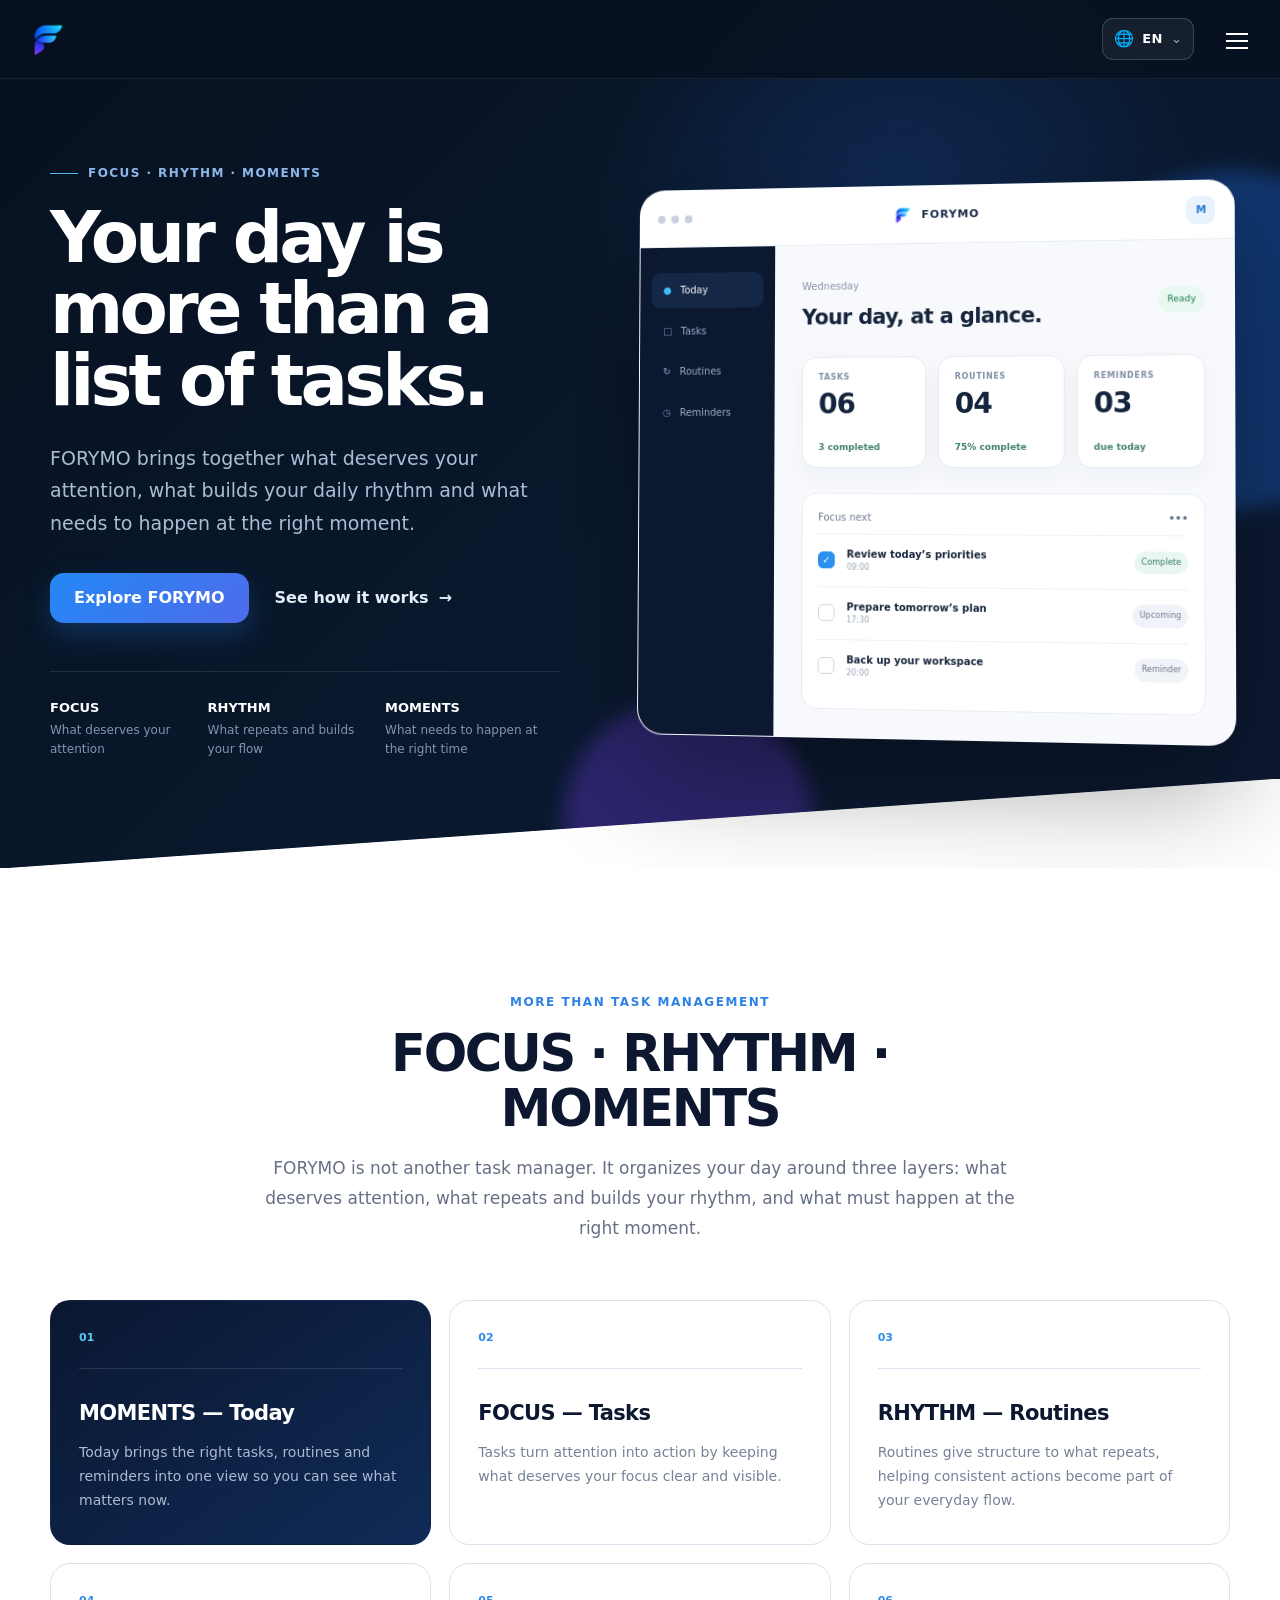
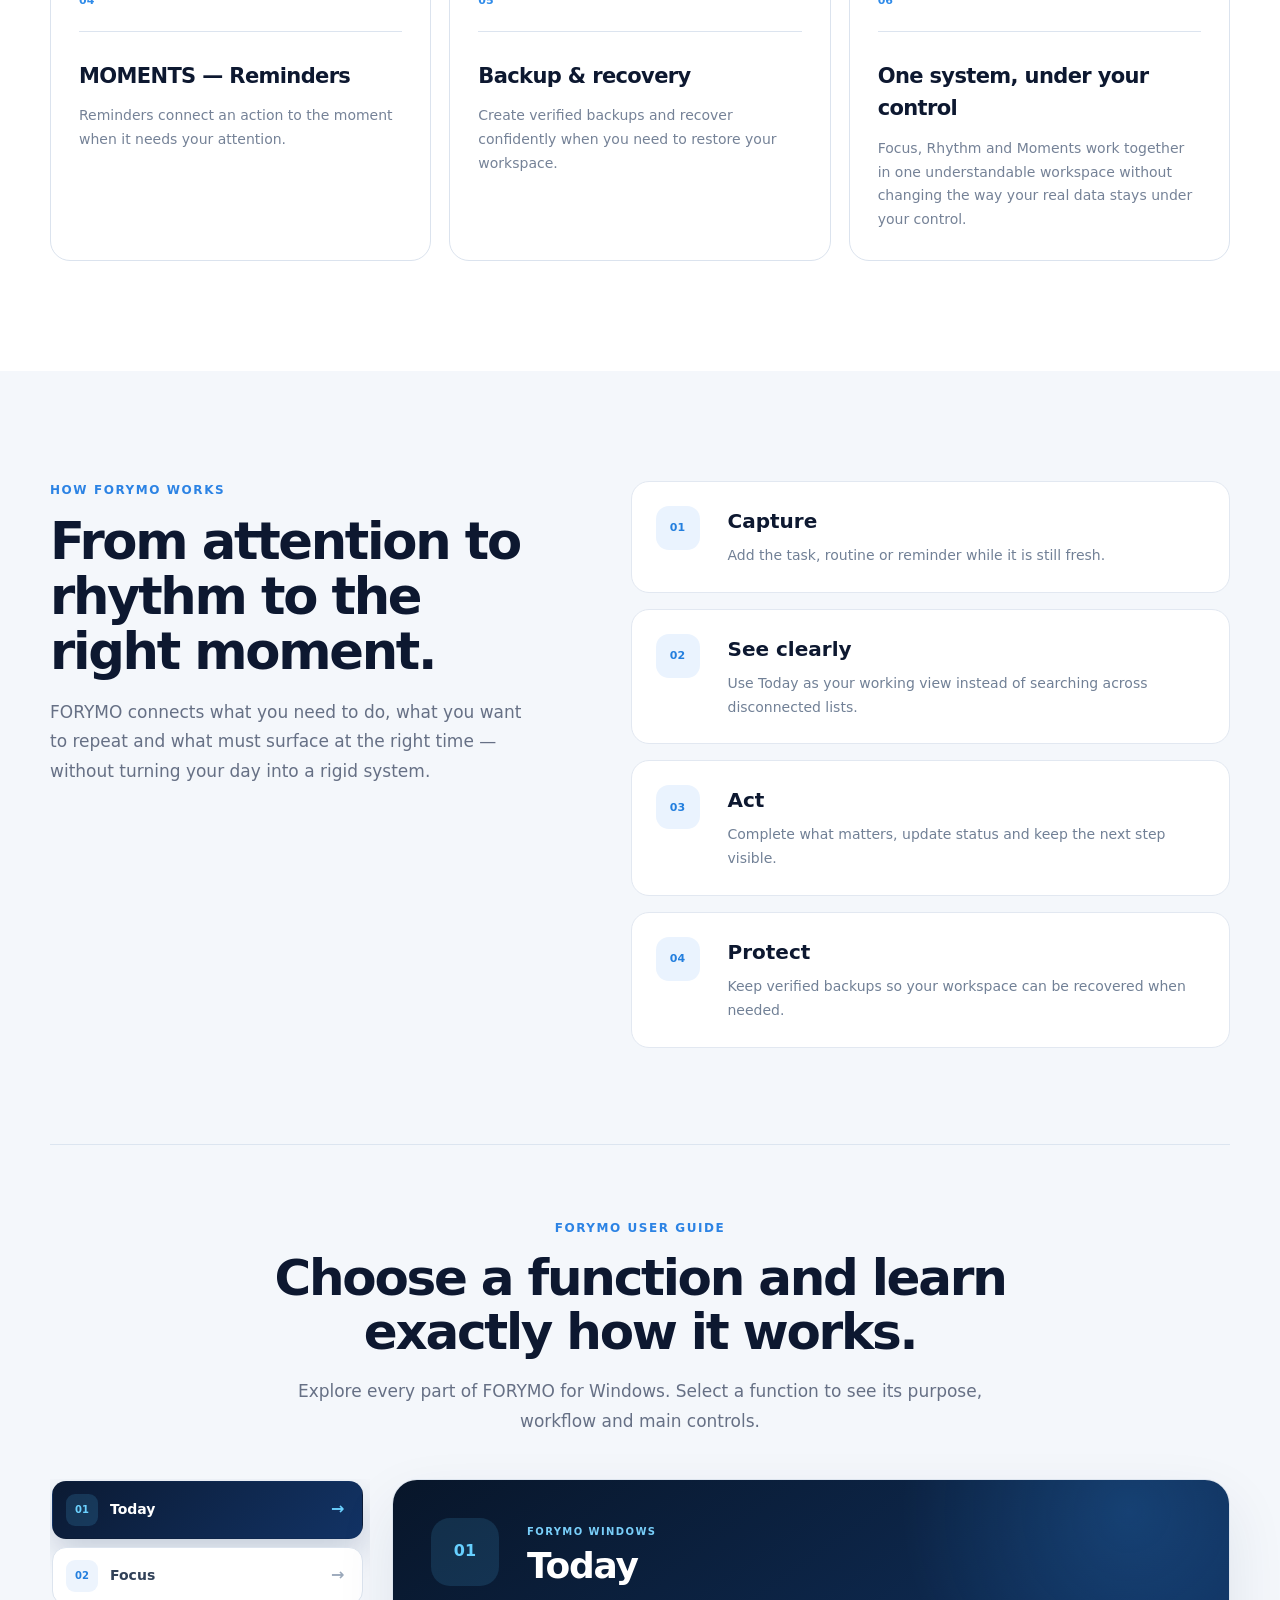
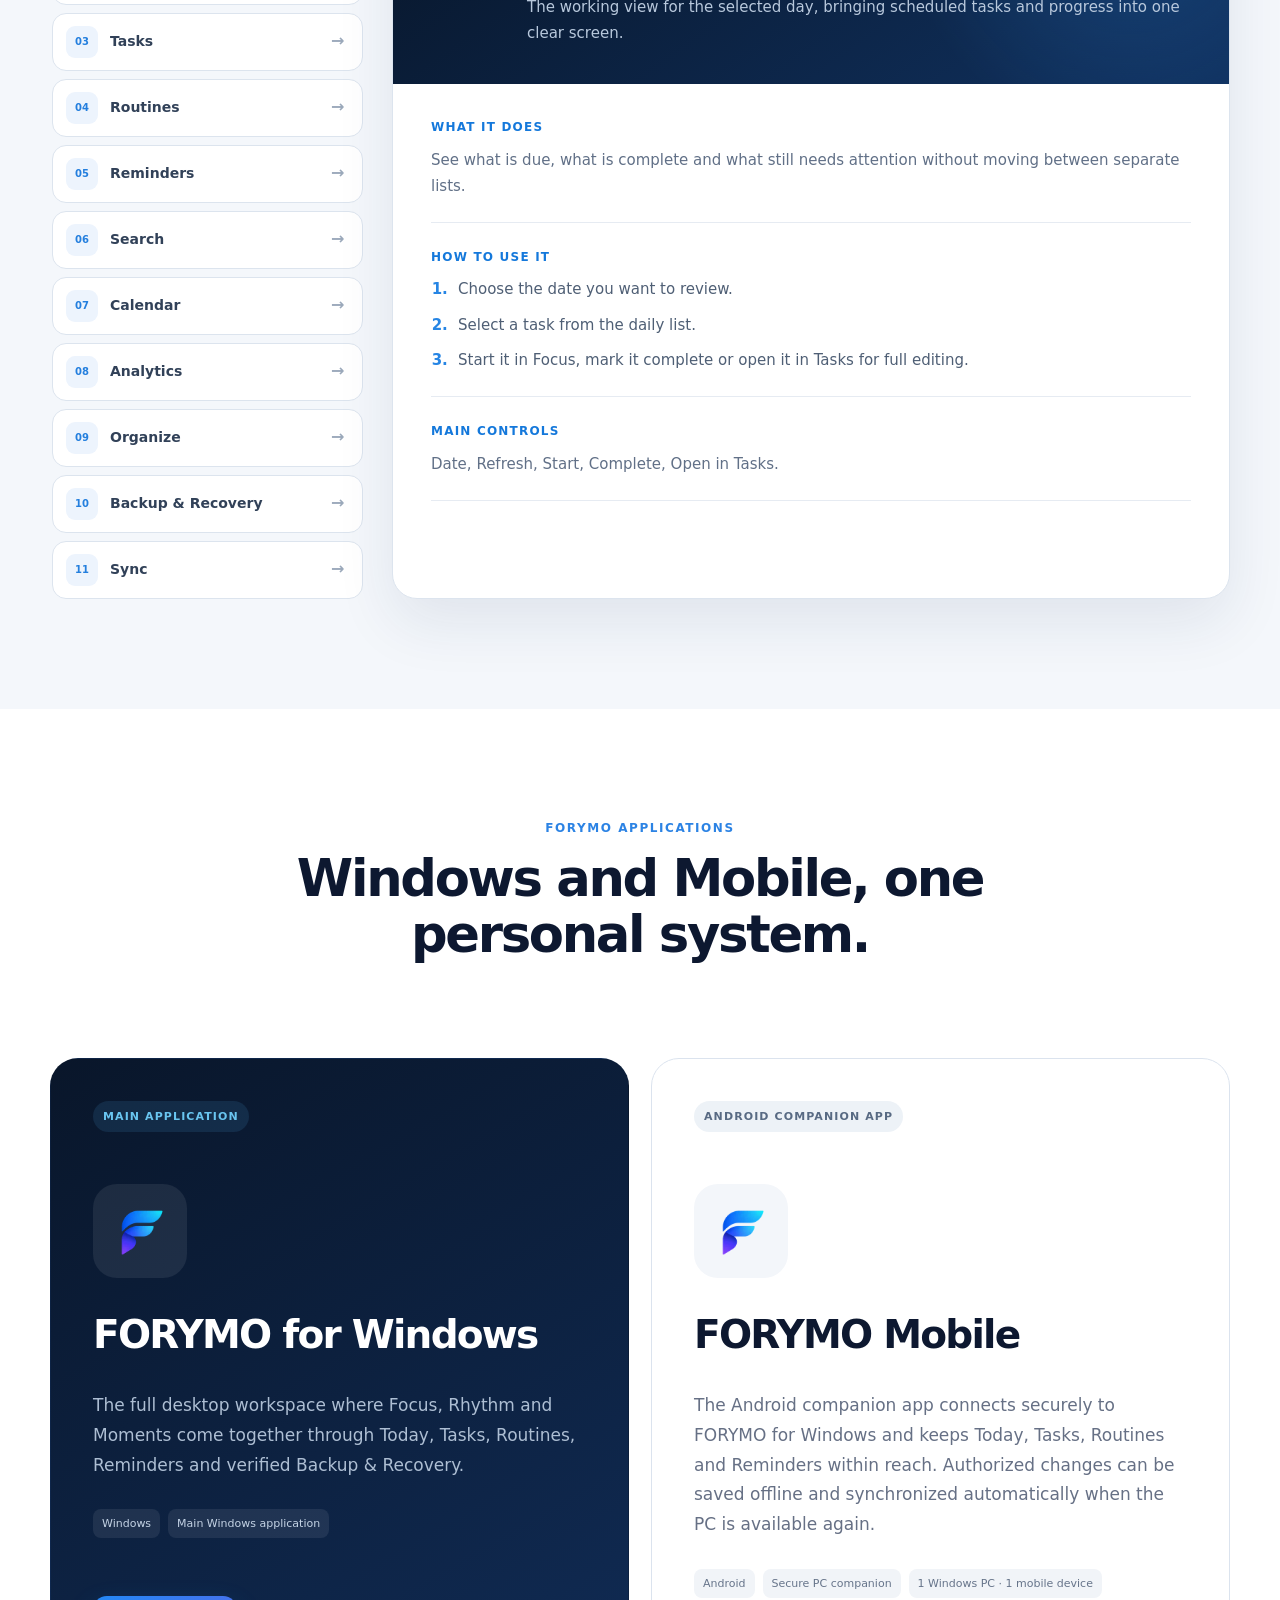
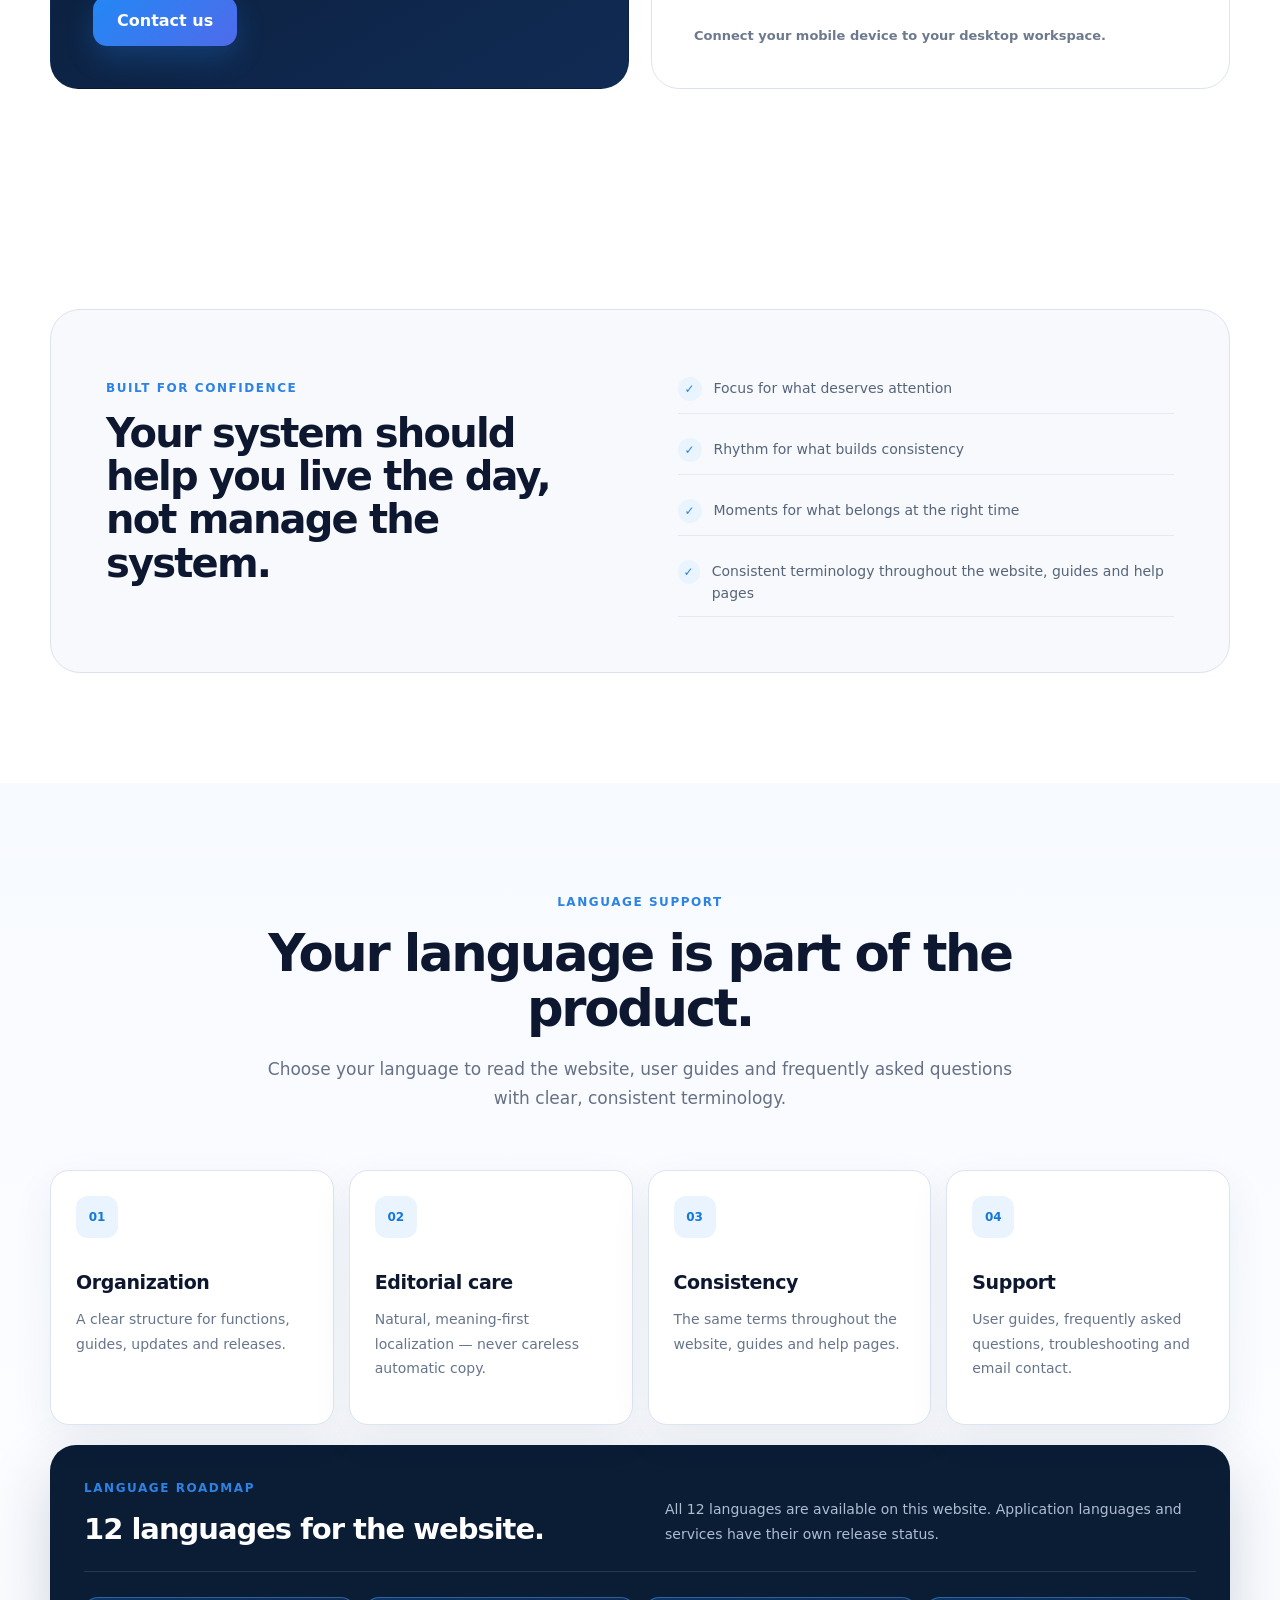
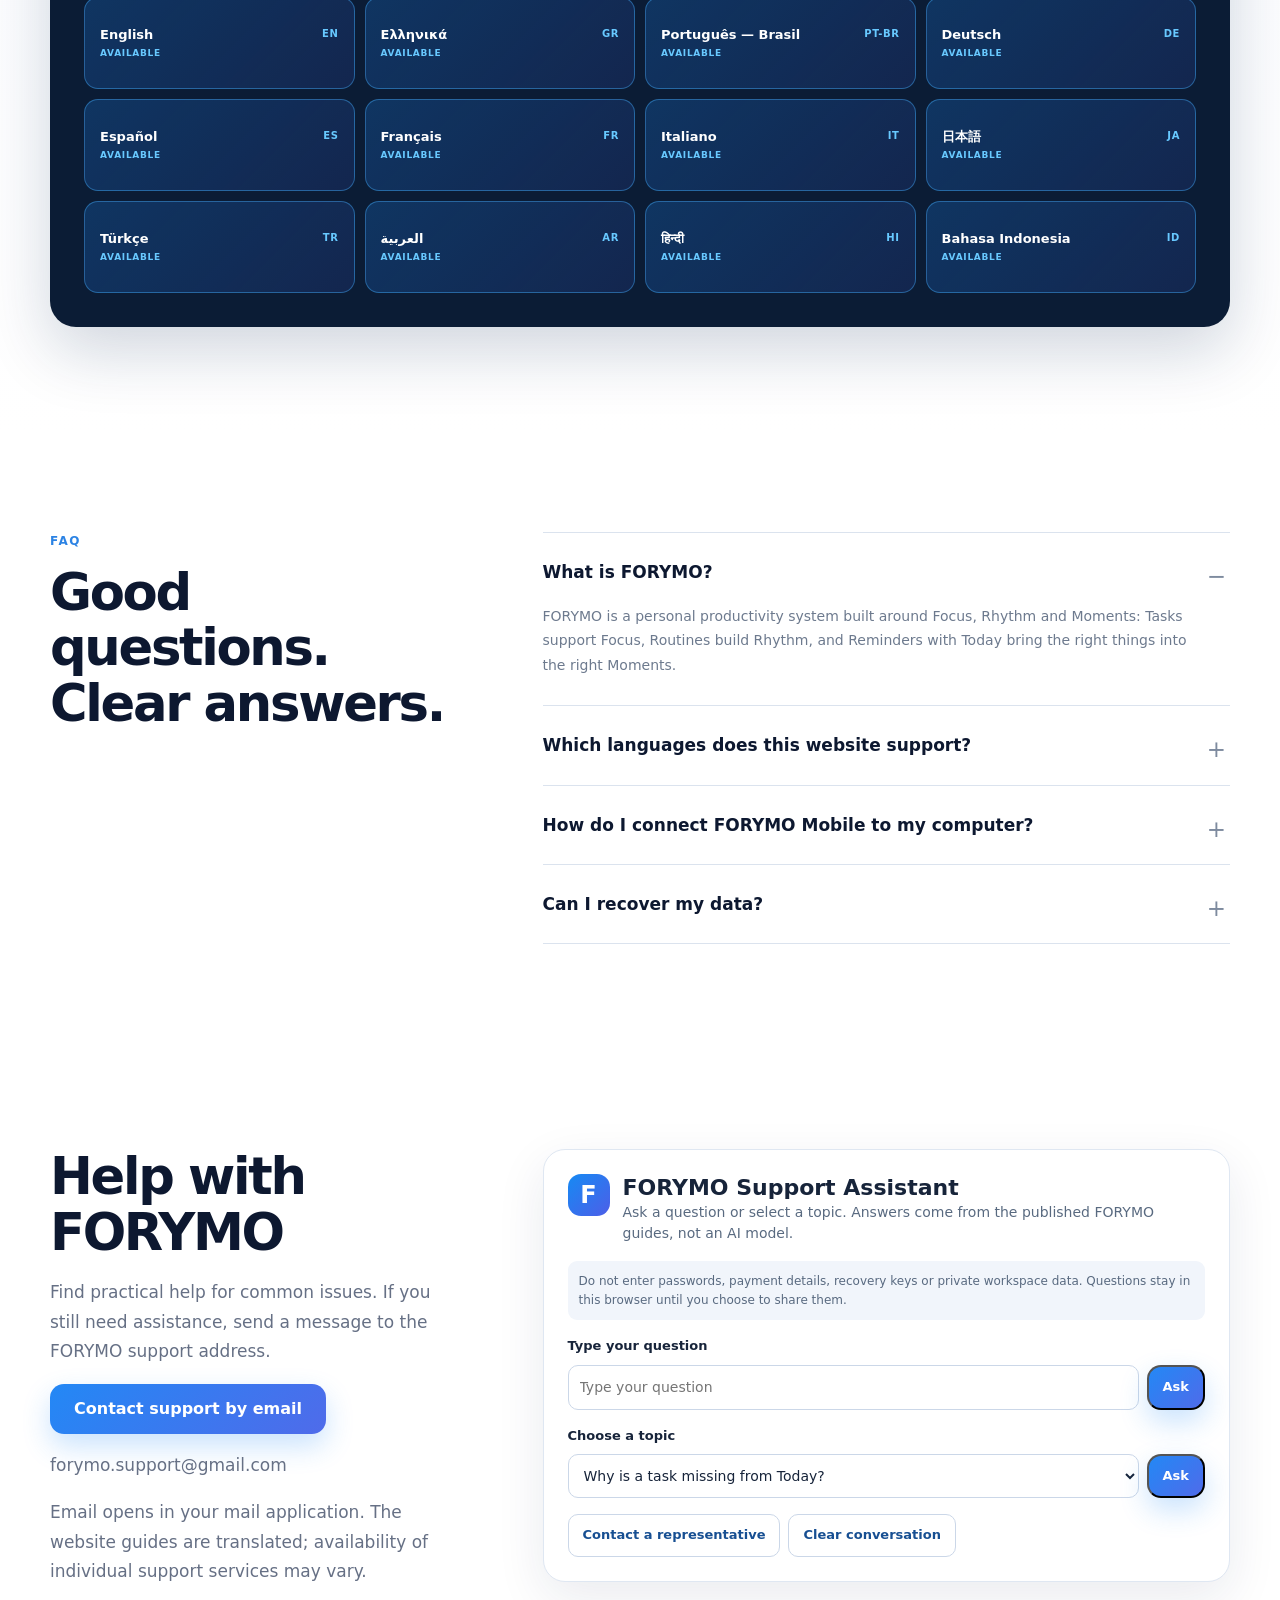
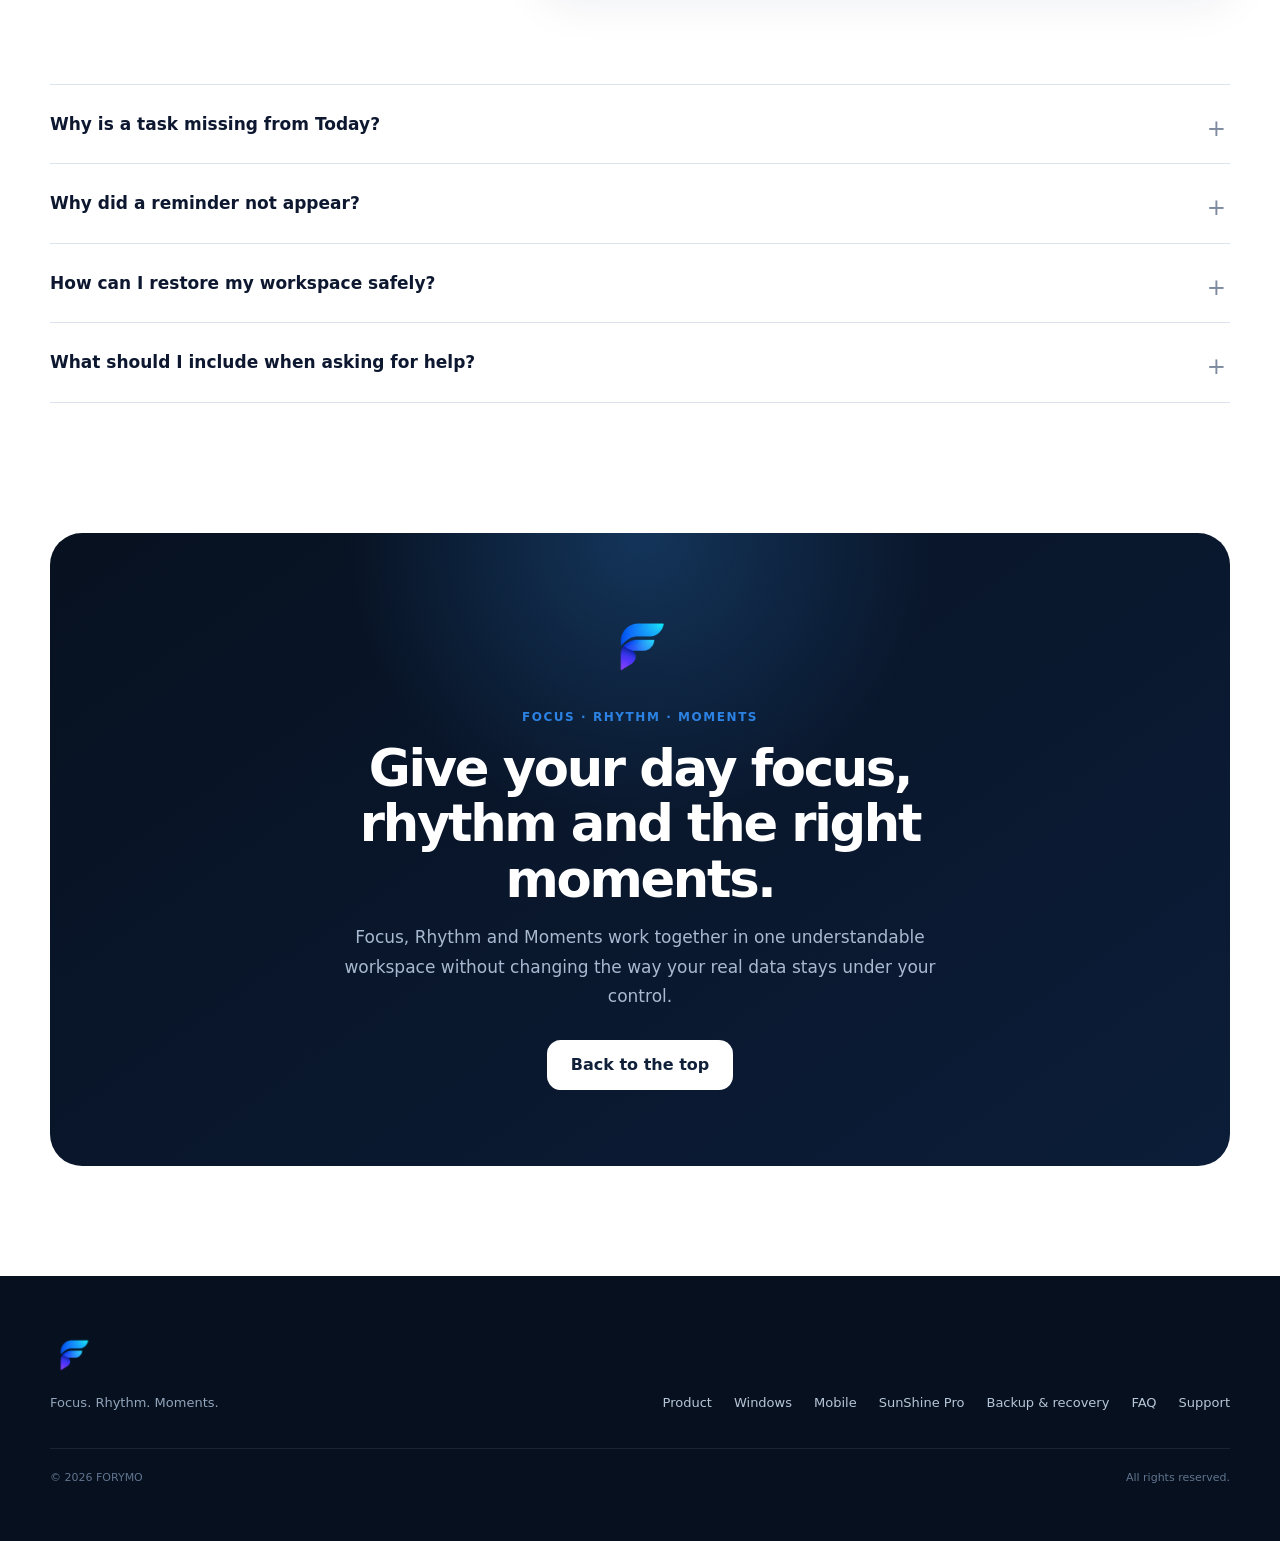
==== commit 191c6b65: "Use customer-facing FORYMO Mobile support copy and same-Wi-Fi first in all website languages" ====
--- a/index.html
+++ b/index.html
@@ -95,8 +95,8 @@
     </section>
 
     <section class="section platforms" id="desktop"><div class="shell platform-grid"><div class="section-heading narrow platform-heading"><span class="kicker" data-i18n="platforms.kicker">FORYMO applications</span><h2 data-i18n="platforms.title">Windows and Mobile, one personal system.</h2></div>
-      <article class="platform-card primary-card"><div class="platform-tag" data-i18n="desktop.tag">Main application</div><div class="platform-icon"><img src="assets/windows-icon.webp" alt="" /></div><h2 data-i18n="desktop.title">FORYMO for Windows</h2><p data-i18n="desktop.body">The full desktop workspace where Focus, Rhythm and Moments come together through Today, Tasks, Routines, Reminders and verified Backup & Recovery.</p><div class="platform-meta"><span>Windows</span><span data-i18n="desktop.meta">Main application</span></div><a class="button" href="#contact" data-i18n="desktop.cta">Get release updates</a></article>
-      <article class="platform-card" id="mobile"><div class="platform-tag muted" data-i18n="mobile.tag">In active development</div><div class="platform-icon mobile"><img src="assets/focivo-symbol.webp" alt="" /></div><h2 data-i18n="mobile.title">FORYMO Mobile</h2><p data-i18n="mobile.body">The Android companion app connects securely to FORYMO for Windows and keeps Today, Tasks, Routines and Reminders within reach. Authorized changes can be saved offline and synchronized automatically when the PC is available again.</p><div class="platform-meta"><span>Android</span><span data-i18n="mobile.meta">Secure PC companion</span><span data-i18n="mobile.scope">1 Windows PC · 1 mobile device</span></div><span class="soft-link" data-i18n="mobile.cta">Not yet available for installation. Production release follows testing and final acceptance.</span></article>
+      <article class="platform-card primary-card"><div class="platform-tag" data-i18n="desktop.tag">Main application</div><div class="platform-icon"><img src="assets/windows-icon.webp" alt="" /></div><h2 data-i18n="desktop.title">FORYMO for Windows</h2><p data-i18n="desktop.body">The full desktop workspace where Focus, Rhythm and Moments come together through Today, Tasks, Routines, Reminders and verified Backup & Recovery.</p><div class="platform-meta"><span>Windows</span><span data-i18n="desktop.meta">Main application</span></div><a class="button" href="#contact" data-i18n="desktop.cta">Contact us</a></article>
+      <article class="platform-card" id="mobile"><div class="platform-tag muted" data-i18n="mobile.tag">Android companion app</div><div class="platform-icon mobile"><img src="assets/focivo-symbol.webp" alt="" /></div><h2 data-i18n="mobile.title">FORYMO Mobile</h2><p data-i18n="mobile.body">The Android companion app connects securely to FORYMO for Windows and keeps Today, Tasks, Routines and Reminders within reach. Authorized changes can be saved offline and synchronized automatically when the PC is available again.</p><div class="platform-meta"><span>Android</span><span data-i18n="mobile.meta">Secure PC companion</span><span data-i18n="mobile.scope">1 Windows PC · 1 mobile device</span></div><span class="soft-link" data-i18n="mobile.cta">Connect your mobile device to your desktop workspace.</span></article>
     </div></section>
 
     <section class="section trust"><div class="shell trust-box"><div><span class="kicker" data-i18n="trust.kicker">Built for confidence</span><h2 data-i18n="trust.title">Your system should help you live the day, not manage the system.</h2></div><div class="trust-points"><div><span>✓</span><p data-i18n="trust.p1">Focus for what deserves attention</p></div><div><span>✓</span><p data-i18n="trust.p2">Rhythm for what builds consistency</p></div><div><span>✓</span><p data-i18n="trust.p3">Moments for what belongs at the right time</p></div><div><span>✓</span><p data-i18n="trust.p4">Consistent terminology throughout the website, guides and help pages</p></div></div></div></section>
@@ -130,7 +130,7 @@
       </div>
     </section>
 
-    <section class="section faq" id="faq"><div class="shell faq-grid"><div class="section-heading"><span class="kicker" data-i18n="nav.faq">FAQ</span><h2 data-i18n="faq.title">Good questions. Clear answers.</h2></div><div class="accordion"><details open><summary data-i18n="faq.q1">What is FORYMO?</summary><p data-i18n="faq.a1">FORYMO is a personal productivity system built around Focus, Rhythm and Moments: Tasks support Focus, Routines build Rhythm, and Reminders with Today bring the right things into the right Moments.</p></details><details><summary data-i18n="faq.q2">Which languages does this website support?</summary><p data-i18n="faq.a2">The website is available in 12 languages. Choose your language from the menu to read the pages, guides and FAQ. Application language availability is separate.</p></details><details><summary data-i18n="faq.q3">Is the mobile app available now?</summary><p data-i18n="faq.a3">FORYMO Mobile is in active development and is not yet available for installation. It will be released only after the required testing and final acceptance.</p></details><details><summary data-i18n="faq.q4">Can I recover my data?</summary><p data-i18n="faq.a4">The Windows application includes a verified Backup & Recovery workflow designed to create, verify, preview and apply approved recovery backups.</p></details></div></div></section>
+    <section class="section faq" id="faq"><div class="shell faq-grid"><div class="section-heading"><span class="kicker" data-i18n="nav.faq">FAQ</span><h2 data-i18n="faq.title">Good questions. Clear answers.</h2></div><div class="accordion"><details open><summary data-i18n="faq.q1">What is FORYMO?</summary><p data-i18n="faq.a1">FORYMO is a personal productivity system built around Focus, Rhythm and Moments: Tasks support Focus, Routines build Rhythm, and Reminders with Today bring the right things into the right Moments.</p></details><details><summary data-i18n="faq.q2">Which languages does this website support?</summary><p data-i18n="faq.a2">The website is available in 12 languages. Choose your language from the menu to read the pages, guides and FAQ. Application language availability is separate.</p></details><details><summary data-i18n="faq.q3">How do I connect FORYMO Mobile to my computer?</summary><p data-i18n="faq.a3">For local synchronization, connect your mobile device and computer to the same Wi-Fi network. Enable the mobile service in FORYMO for Windows and authorize the device.</p></details><details><summary data-i18n="faq.q4">Can I recover my data?</summary><p data-i18n="faq.a4">The Windows application includes a verified Backup & Recovery workflow designed to create, verify, preview and apply approved recovery backups.</p></details></div></div></section>
 
     <section class="section faq" id="support" aria-labelledby="supportTitle">
       <div class="shell faq-grid">
@@ -164,8 +164,8 @@
   </main>
 
   <footer class="footer"><div class="shell footer-grid"><div class="footer-brand"><img src="assets/focivo-symbol.webp" alt="FORYMO" style="width:46px;height:46px;object-fit:contain;object-position:left center;filter:none;" /><p data-i18n="footer.tagline">Focus. Rhythm. Moments.</p></div><div class="footer-links"><a href="#product" data-i18n="nav.product">Product</a><a href="#desktop" data-i18n="nav.desktop">Windows</a><a href="#mobile" data-i18n="nav.mobile">Mobile</a><a href="sunshine-pro/" data-i18n="nav.sunshine">SunShine Pro</a><a href="#backup" data-i18n="features.backup.title">Backup & recovery</a><a href="#faq" data-i18n="nav.faq">FAQ</a><a href="#support" data-i18n="language.foundation4.title">Support</a></div><div class="footer-end"><span>© 2026 FORYMO</span><span data-i18n="footer.note">All rights reserved.</span></div></div></footer>
-  <script src="app.js?v=20261126-website-public12"></script>
+  <script src="app.js?v=20261126-product-support-copy"></script>
   <script src="support-config.js?v=1"></script>
-  <script src="support-bot.js?v=1"></script>
+  <script src="support-bot.js?v=20261126-product-support-copy"></script>
 </body>
 </html>
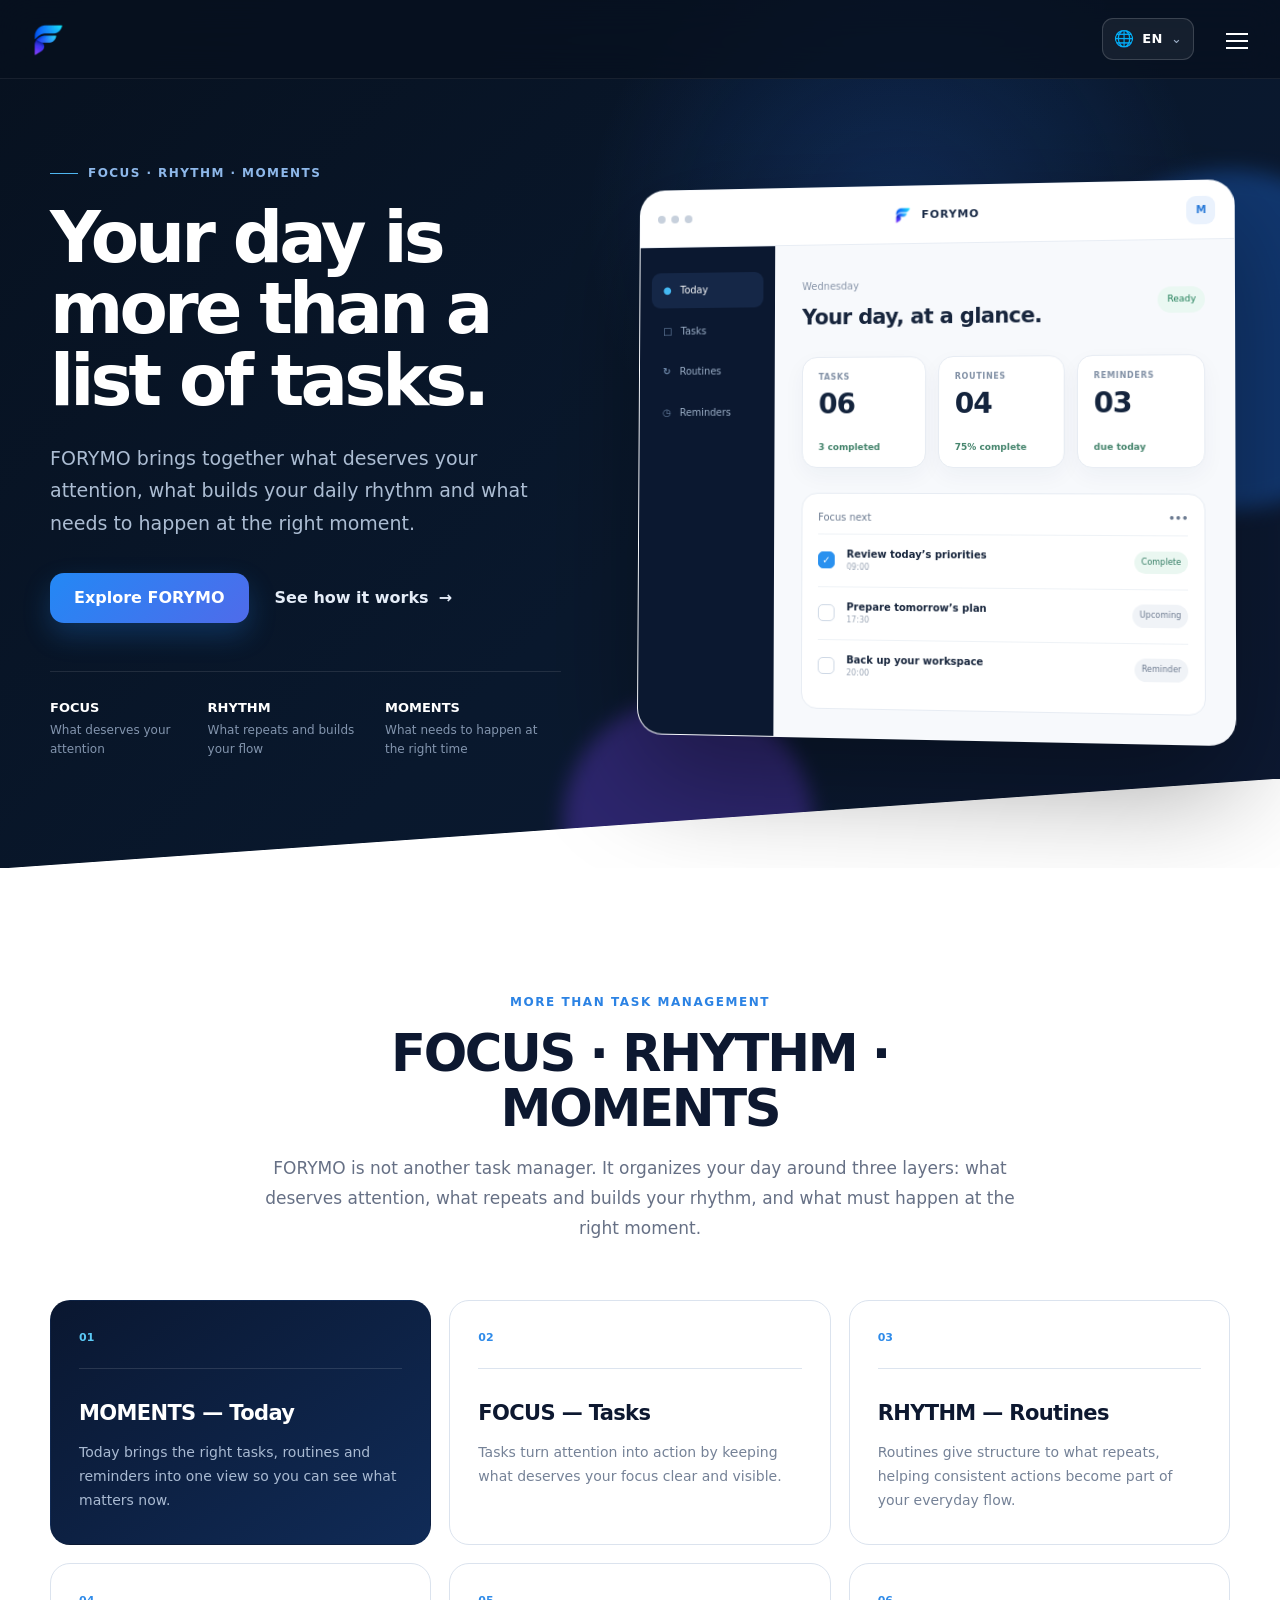
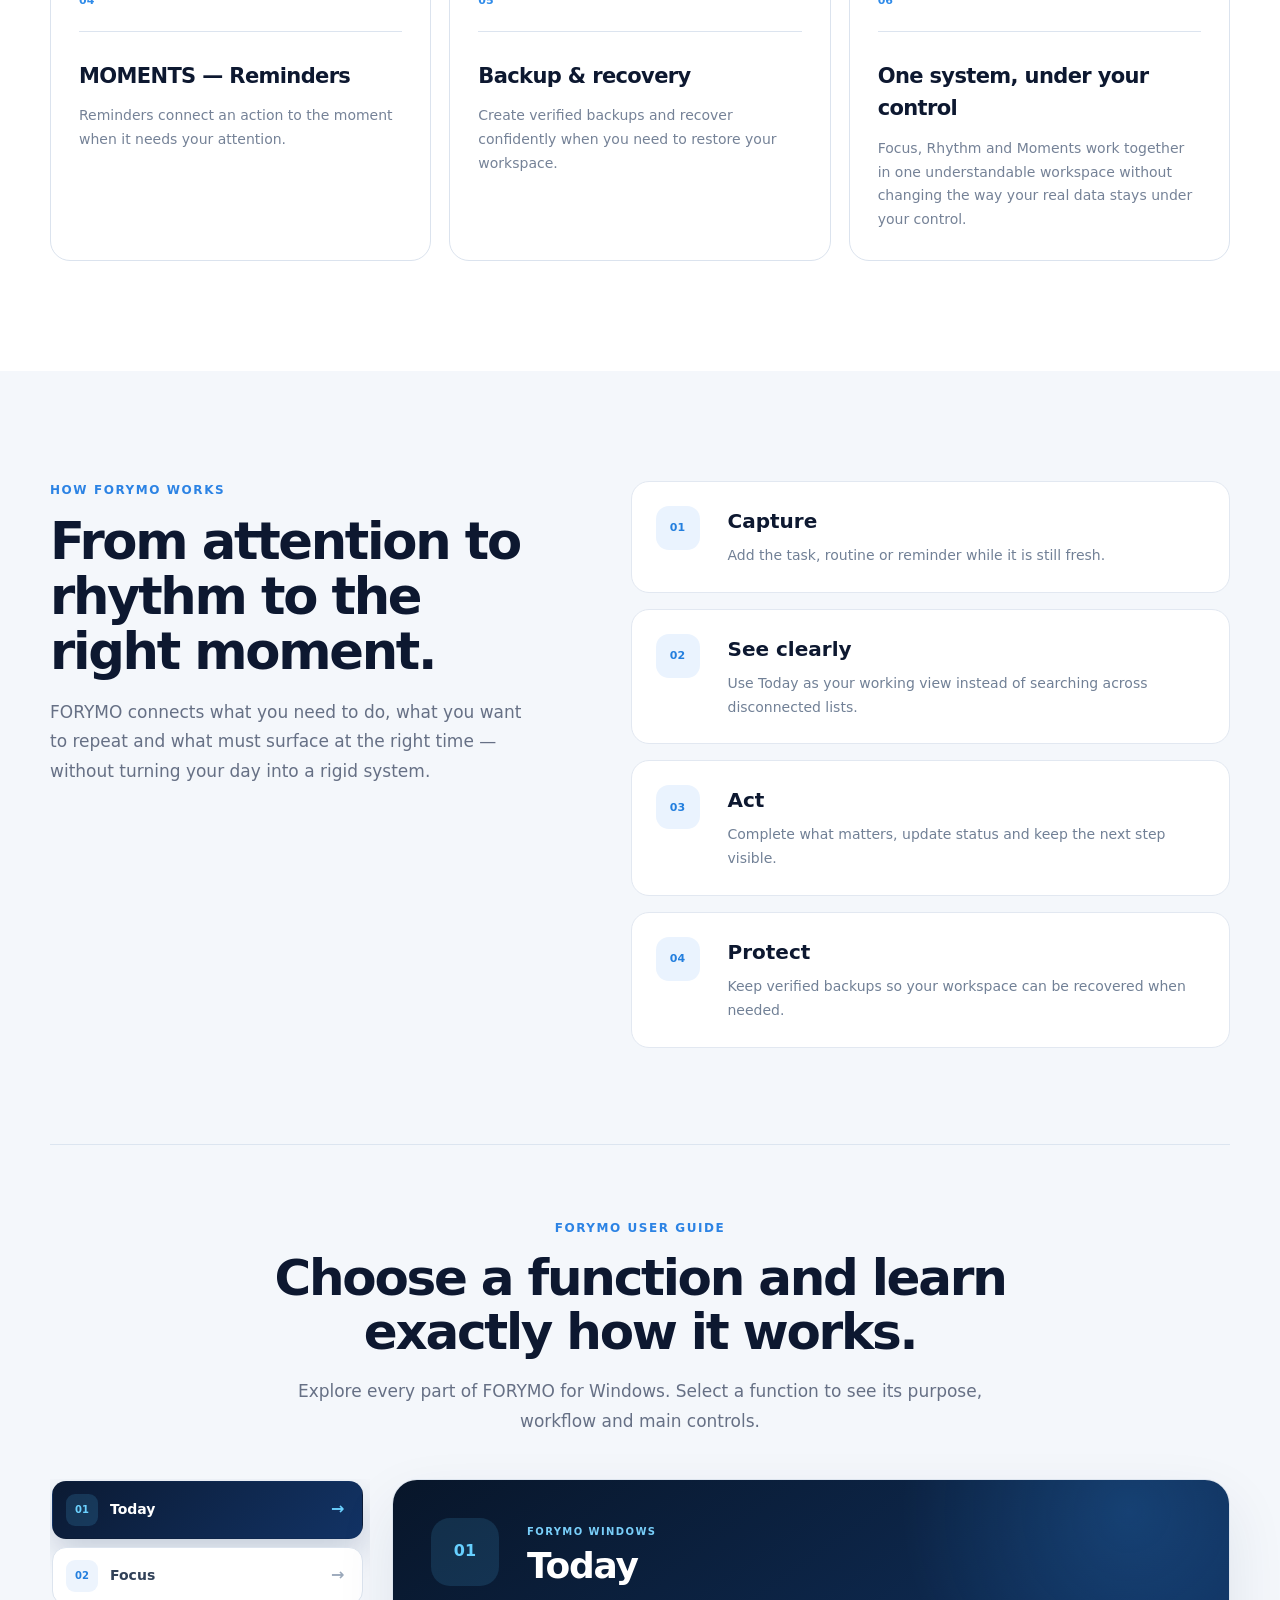
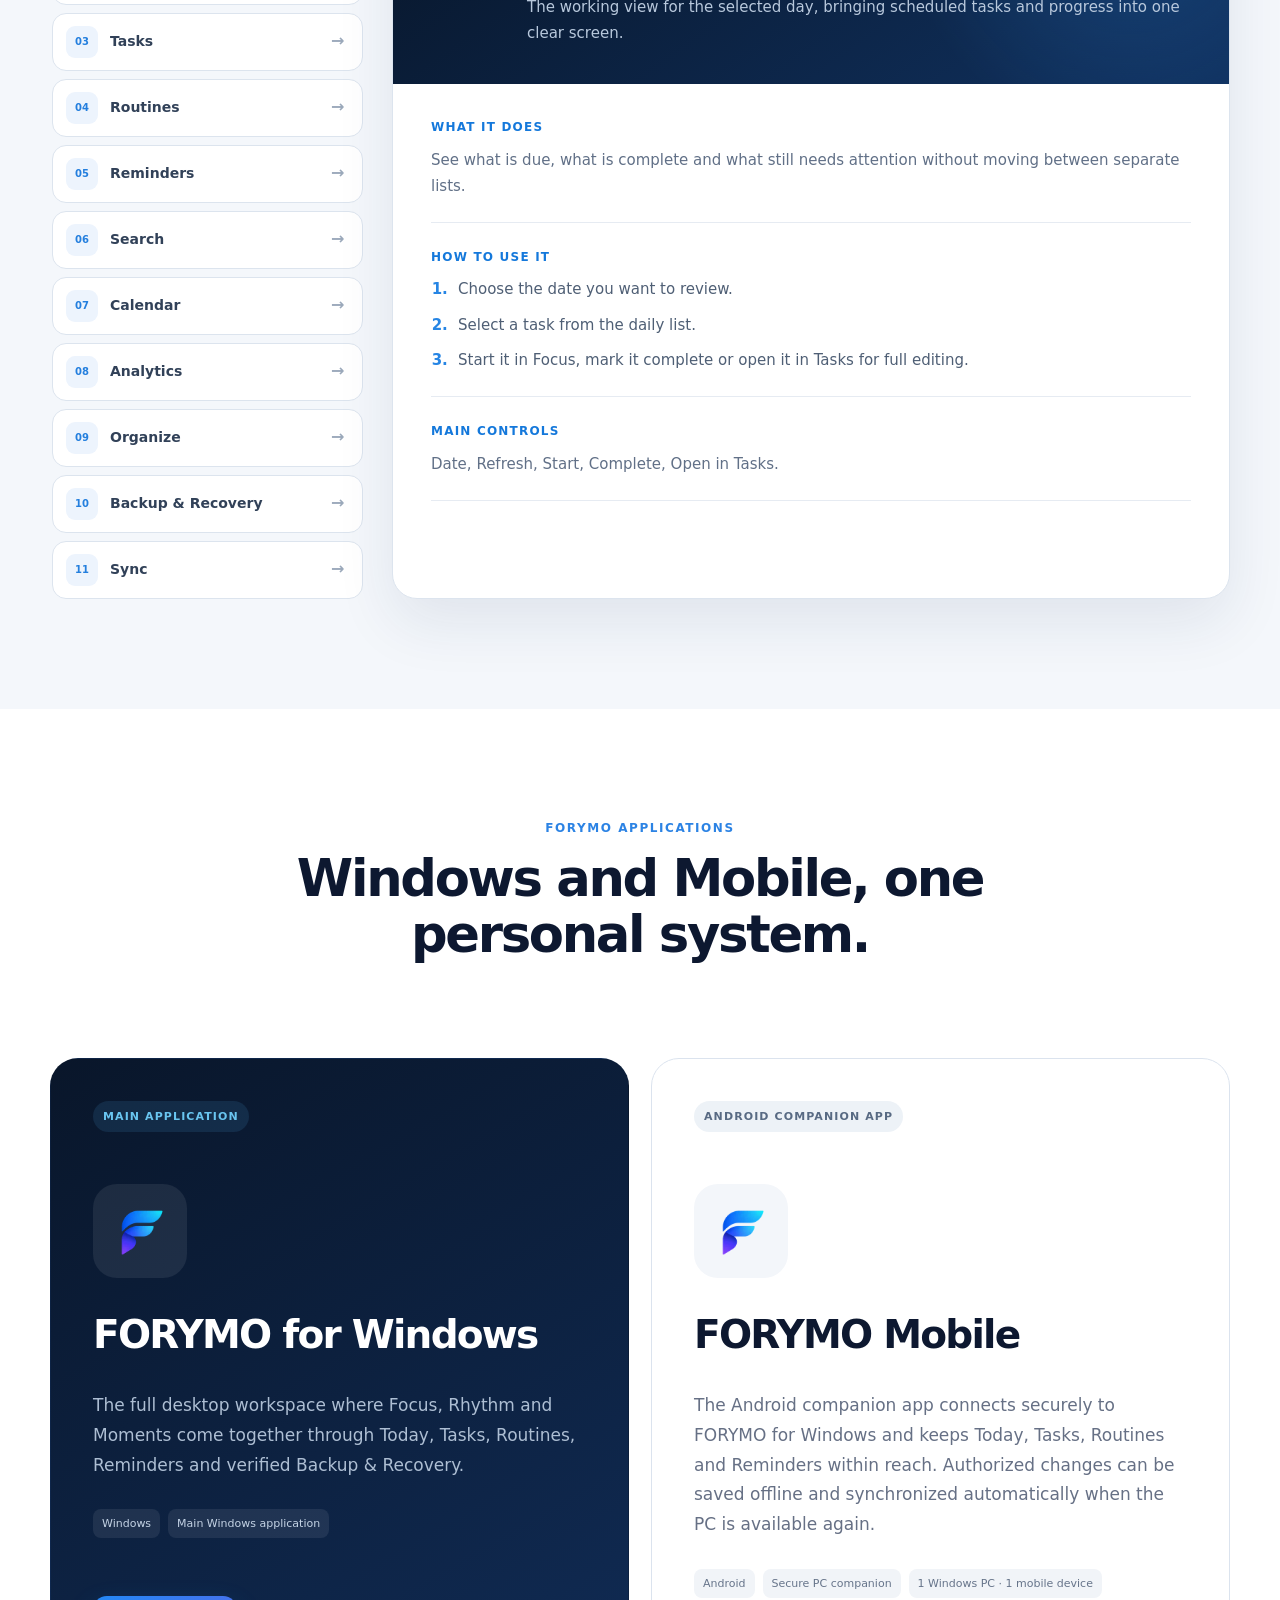
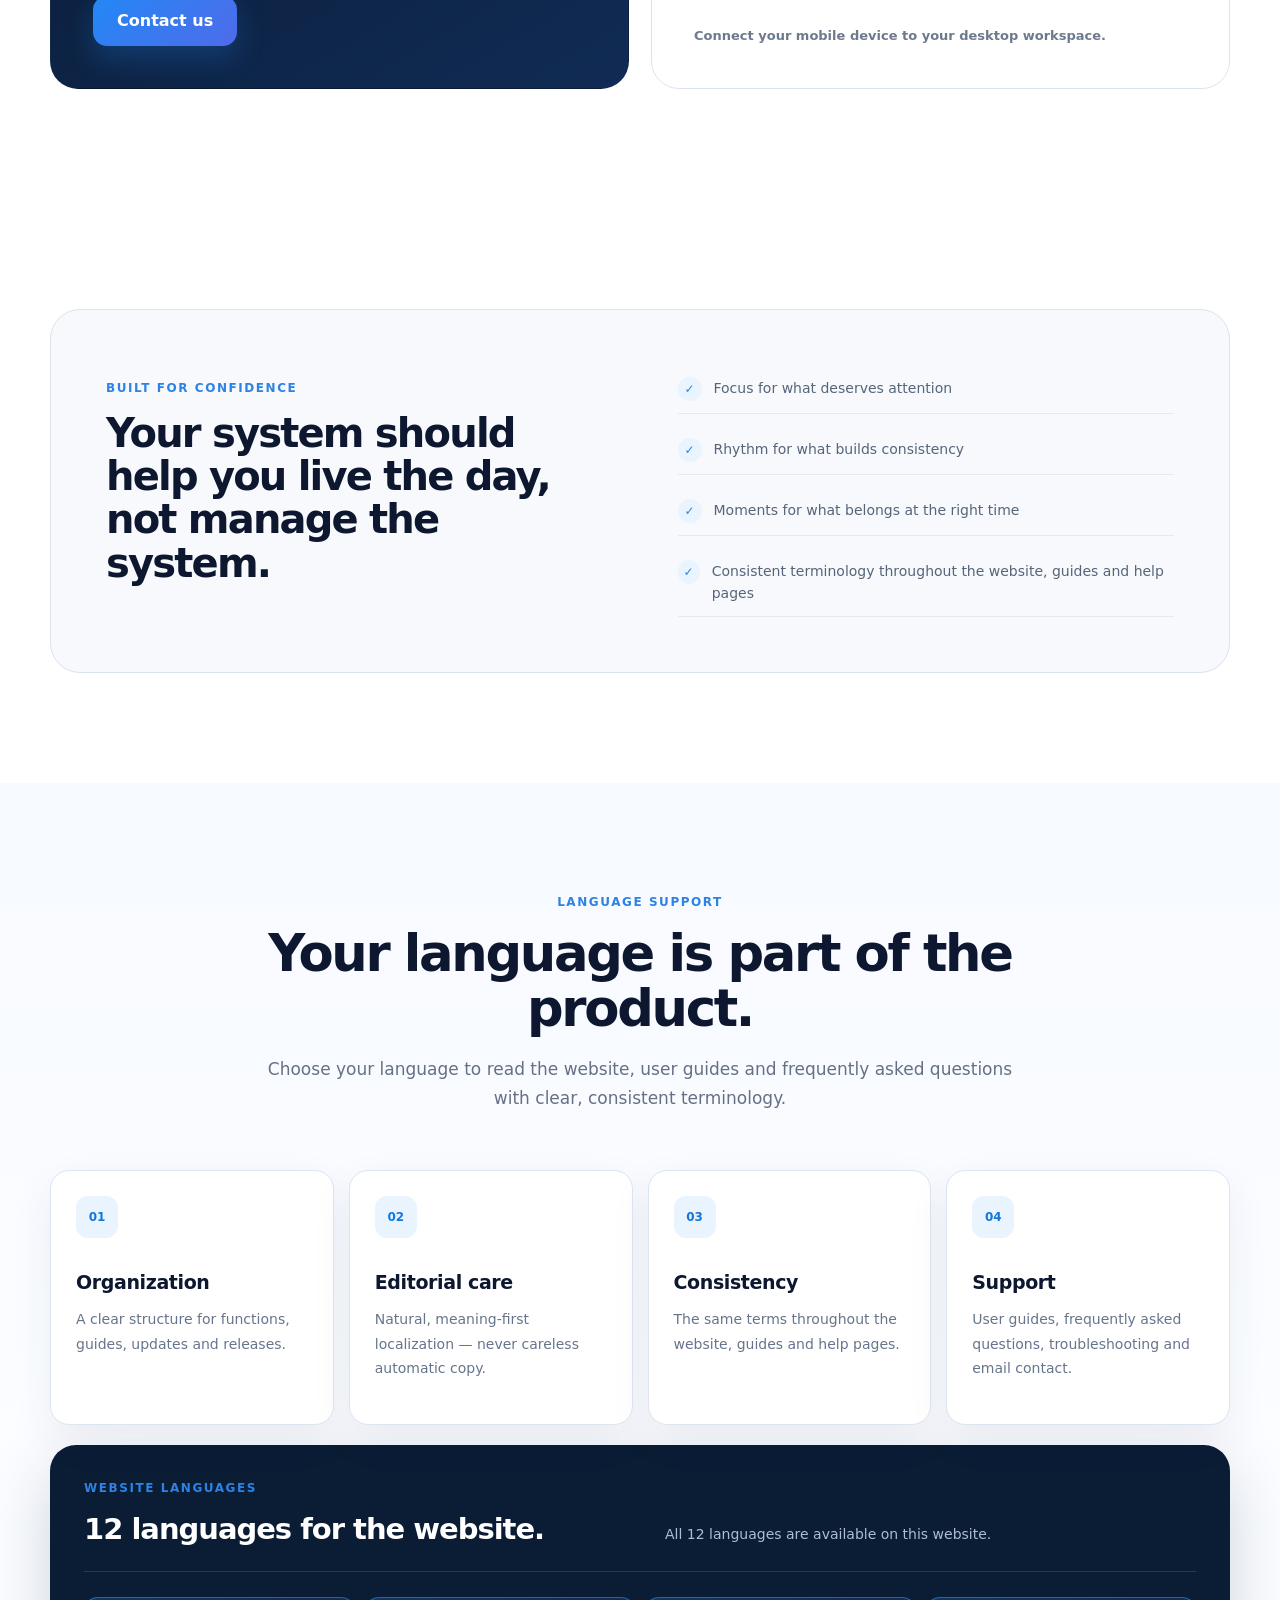
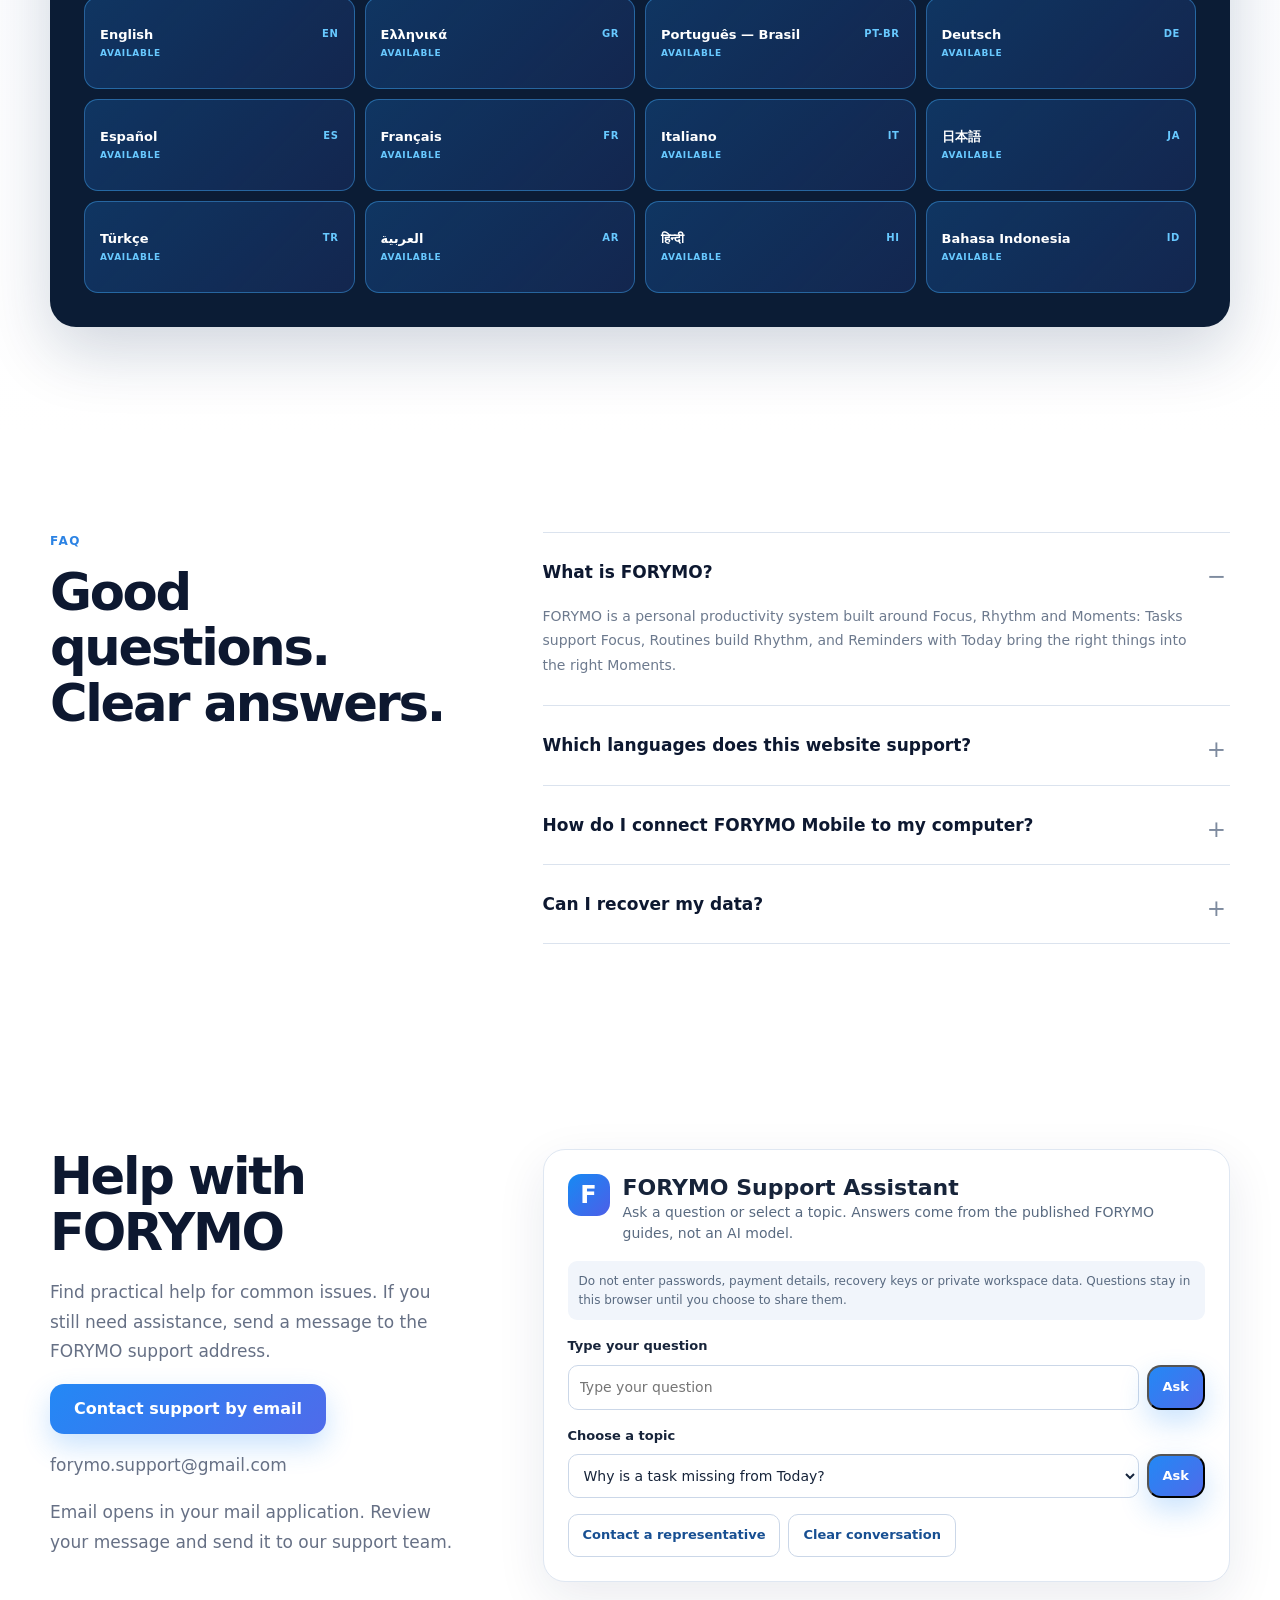
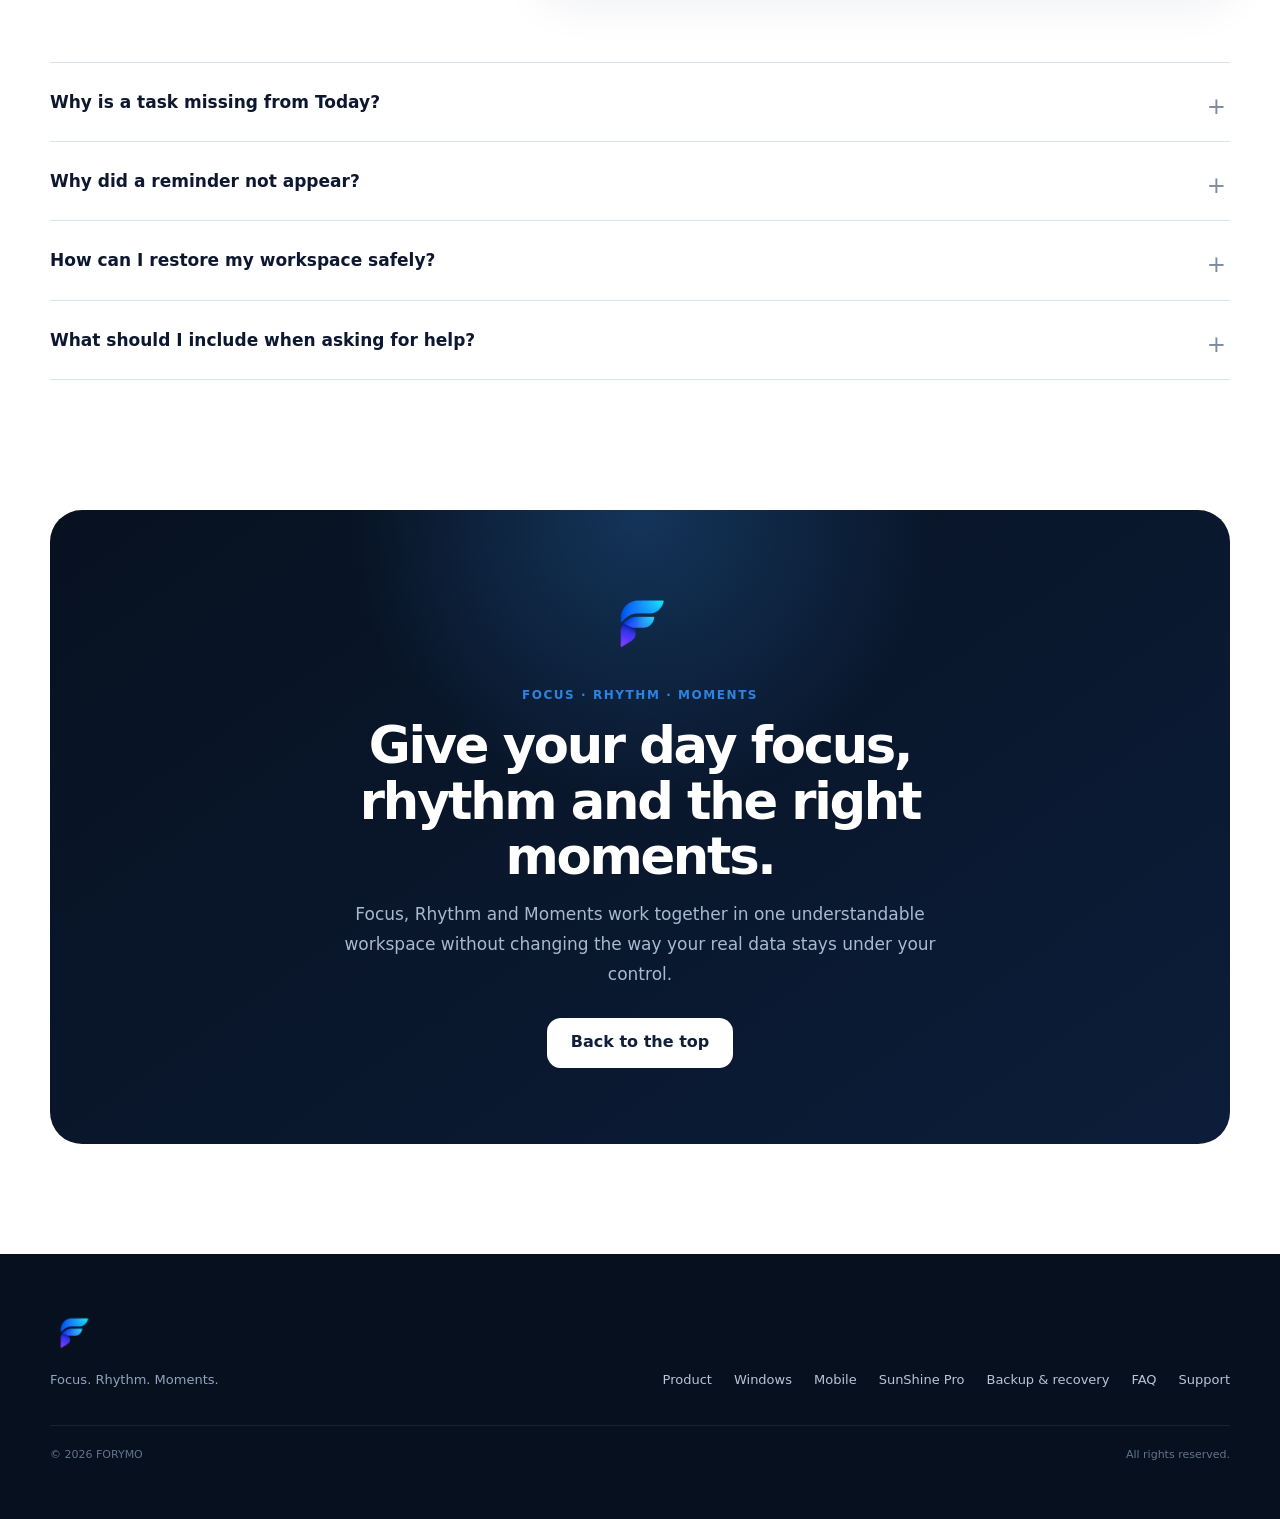
==== commit fa054c05: "Remove FORYMO development-era public copy and exclude unfinished website shells from deployment" ====
--- a/index.html
+++ b/index.html
@@ -111,7 +111,7 @@
           <article><span>04</span><h3 data-i18n="language.foundation4.title">Support</h3><p data-i18n="language.foundation4.body">User guides, frequently asked questions, troubleshooting and email contact.</p></article>
         </div>
         <div class="language-roadmap">
-          <div class="language-roadmap-head"><div><span class="kicker" data-i18n="language.roadmap.kicker">LANGUAGE ROADMAP</span><h3 data-i18n="language.roadmap.title">12 languages for the website.</h3></div><p data-i18n="language.roadmap.note">All 12 languages are available on this website. Application languages and services have their own release status.</p></div>
+          <div class="language-roadmap-head"><div><span class="kicker" data-i18n="language.roadmap.kicker">Website languages</span><h3 data-i18n="language.roadmap.title">12 languages for the website.</h3></div><p data-i18n="language.roadmap.note">All 12 languages are available on this website.</p></div>
           <div class="language-status-grid">
             <div class="language-status is-ready"><strong>English</strong><span>EN</span><small data-i18n="language.available">Available</small></div>
             <div class="language-status is-ready"><strong>Ελληνικά</strong><span>GR</span><small data-i18n="language.available">Available</small></div>
@@ -130,7 +130,7 @@
       </div>
     </section>
 
-    <section class="section faq" id="faq"><div class="shell faq-grid"><div class="section-heading"><span class="kicker" data-i18n="nav.faq">FAQ</span><h2 data-i18n="faq.title">Good questions. Clear answers.</h2></div><div class="accordion"><details open><summary data-i18n="faq.q1">What is FORYMO?</summary><p data-i18n="faq.a1">FORYMO is a personal productivity system built around Focus, Rhythm and Moments: Tasks support Focus, Routines build Rhythm, and Reminders with Today bring the right things into the right Moments.</p></details><details><summary data-i18n="faq.q2">Which languages does this website support?</summary><p data-i18n="faq.a2">The website is available in 12 languages. Choose your language from the menu to read the pages, guides and FAQ. Application language availability is separate.</p></details><details><summary data-i18n="faq.q3">How do I connect FORYMO Mobile to my computer?</summary><p data-i18n="faq.a3">For local synchronization, connect your mobile device and computer to the same Wi-Fi network. Enable the mobile service in FORYMO for Windows and authorize the device.</p></details><details><summary data-i18n="faq.q4">Can I recover my data?</summary><p data-i18n="faq.a4">The Windows application includes a verified Backup & Recovery workflow designed to create, verify, preview and apply approved recovery backups.</p></details></div></div></section>
+    <section class="section faq" id="faq"><div class="shell faq-grid"><div class="section-heading"><span class="kicker" data-i18n="nav.faq">FAQ</span><h2 data-i18n="faq.title">Good questions. Clear answers.</h2></div><div class="accordion"><details open><summary data-i18n="faq.q1">What is FORYMO?</summary><p data-i18n="faq.a1">FORYMO is a personal productivity system built around Focus, Rhythm and Moments: Tasks support Focus, Routines build Rhythm, and Reminders with Today bring the right things into the right Moments.</p></details><details><summary data-i18n="faq.q2">Which languages does this website support?</summary><p data-i18n="faq.a2">The website is available in 12 languages. Choose your language from the menu to read the pages, guides and FAQ.</p></details><details><summary data-i18n="faq.q3">How do I connect FORYMO Mobile to my computer?</summary><p data-i18n="faq.a3">For local synchronization, connect your mobile device and computer to the same Wi-Fi network. Enable the mobile service in FORYMO for Windows and authorize the device.</p></details><details><summary data-i18n="faq.q4">Can I recover my data?</summary><p data-i18n="faq.a4">The Windows application includes a verified Backup & Recovery workflow designed to create, verify, preview and apply approved recovery backups.</p></details></div></div></section>
 
     <section class="section faq" id="support" aria-labelledby="supportTitle">
       <div class="shell faq-grid">
@@ -139,7 +139,7 @@
           <p data-i18n="support.lead">Find practical help for common issues. If you still need assistance, send a message to the FORYMO support address.</p>
           <a class="button" href="mailto:forymo.support@gmail.com" data-i18n="support.contact">Contact support by email</a>
           <p>forymo.support@gmail.com</p>
-          <p data-i18n="support.note">Email opens in your mail application. The website guides are translated; availability of individual support services may vary.</p>
+          <p data-i18n="support.note">Email opens in your mail application. Review your message and send it to our support team.</p>
         </div>
         <div class="support-assistant" id="supportAssistant">
           <div class="support-assistant-head"><span class="support-symbol" aria-hidden="true">F</span><div><h3 data-support-copy="title">FORYMO Support Assistant</h3><p data-support-copy="intro">Ask a question or select a topic.</p></div></div>
@@ -164,8 +164,8 @@
   </main>
 
   <footer class="footer"><div class="shell footer-grid"><div class="footer-brand"><img src="assets/focivo-symbol.webp" alt="FORYMO" style="width:46px;height:46px;object-fit:contain;object-position:left center;filter:none;" /><p data-i18n="footer.tagline">Focus. Rhythm. Moments.</p></div><div class="footer-links"><a href="#product" data-i18n="nav.product">Product</a><a href="#desktop" data-i18n="nav.desktop">Windows</a><a href="#mobile" data-i18n="nav.mobile">Mobile</a><a href="sunshine-pro/" data-i18n="nav.sunshine">SunShine Pro</a><a href="#backup" data-i18n="features.backup.title">Backup & recovery</a><a href="#faq" data-i18n="nav.faq">FAQ</a><a href="#support" data-i18n="language.foundation4.title">Support</a></div><div class="footer-end"><span>© 2026 FORYMO</span><span data-i18n="footer.note">All rights reserved.</span></div></div></footer>
-  <script src="app.js?v=20261126-product-support-copy"></script>
+  <script src="app.js?v=20261126-customer-copy"></script>
   <script src="support-config.js?v=1"></script>
-  <script src="support-bot.js?v=20261126-product-support-copy"></script>
+  <script src="support-bot.js?v=20261126-customer-copy"></script>
 </body>
 </html>
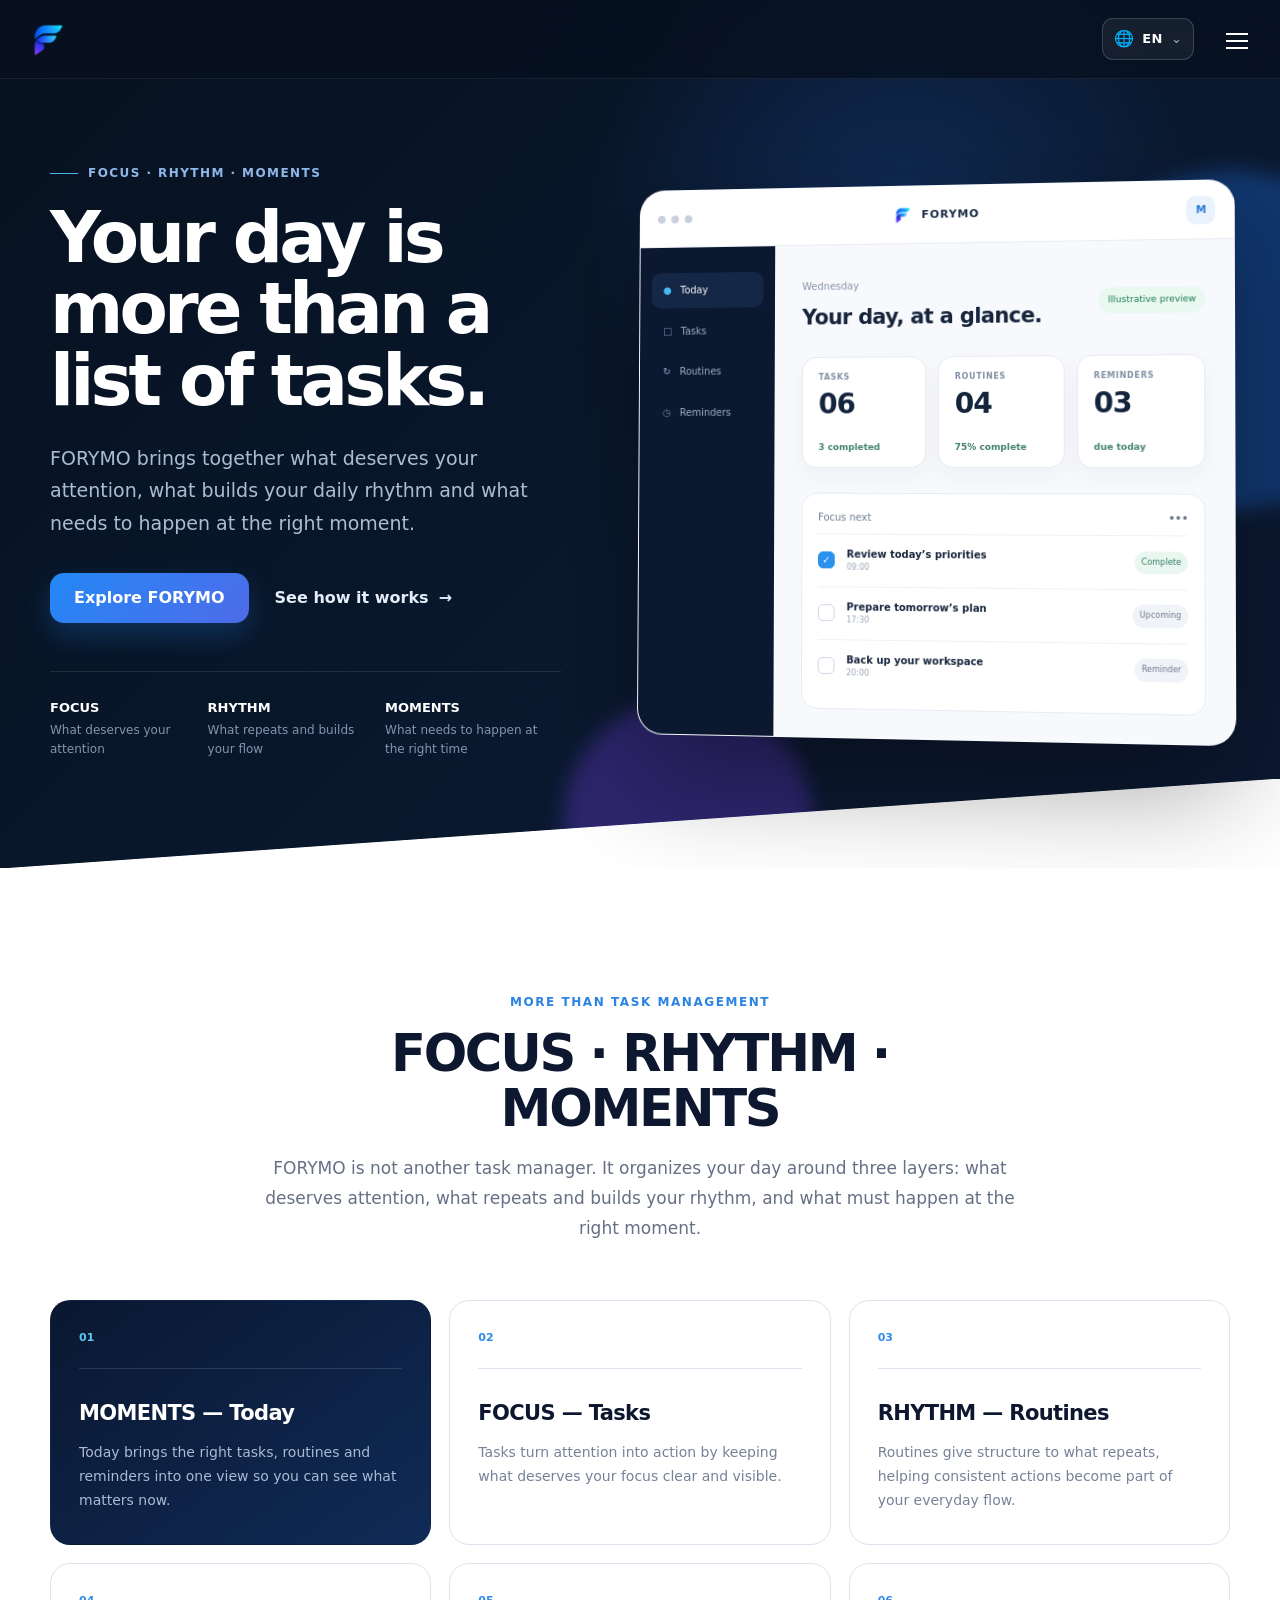
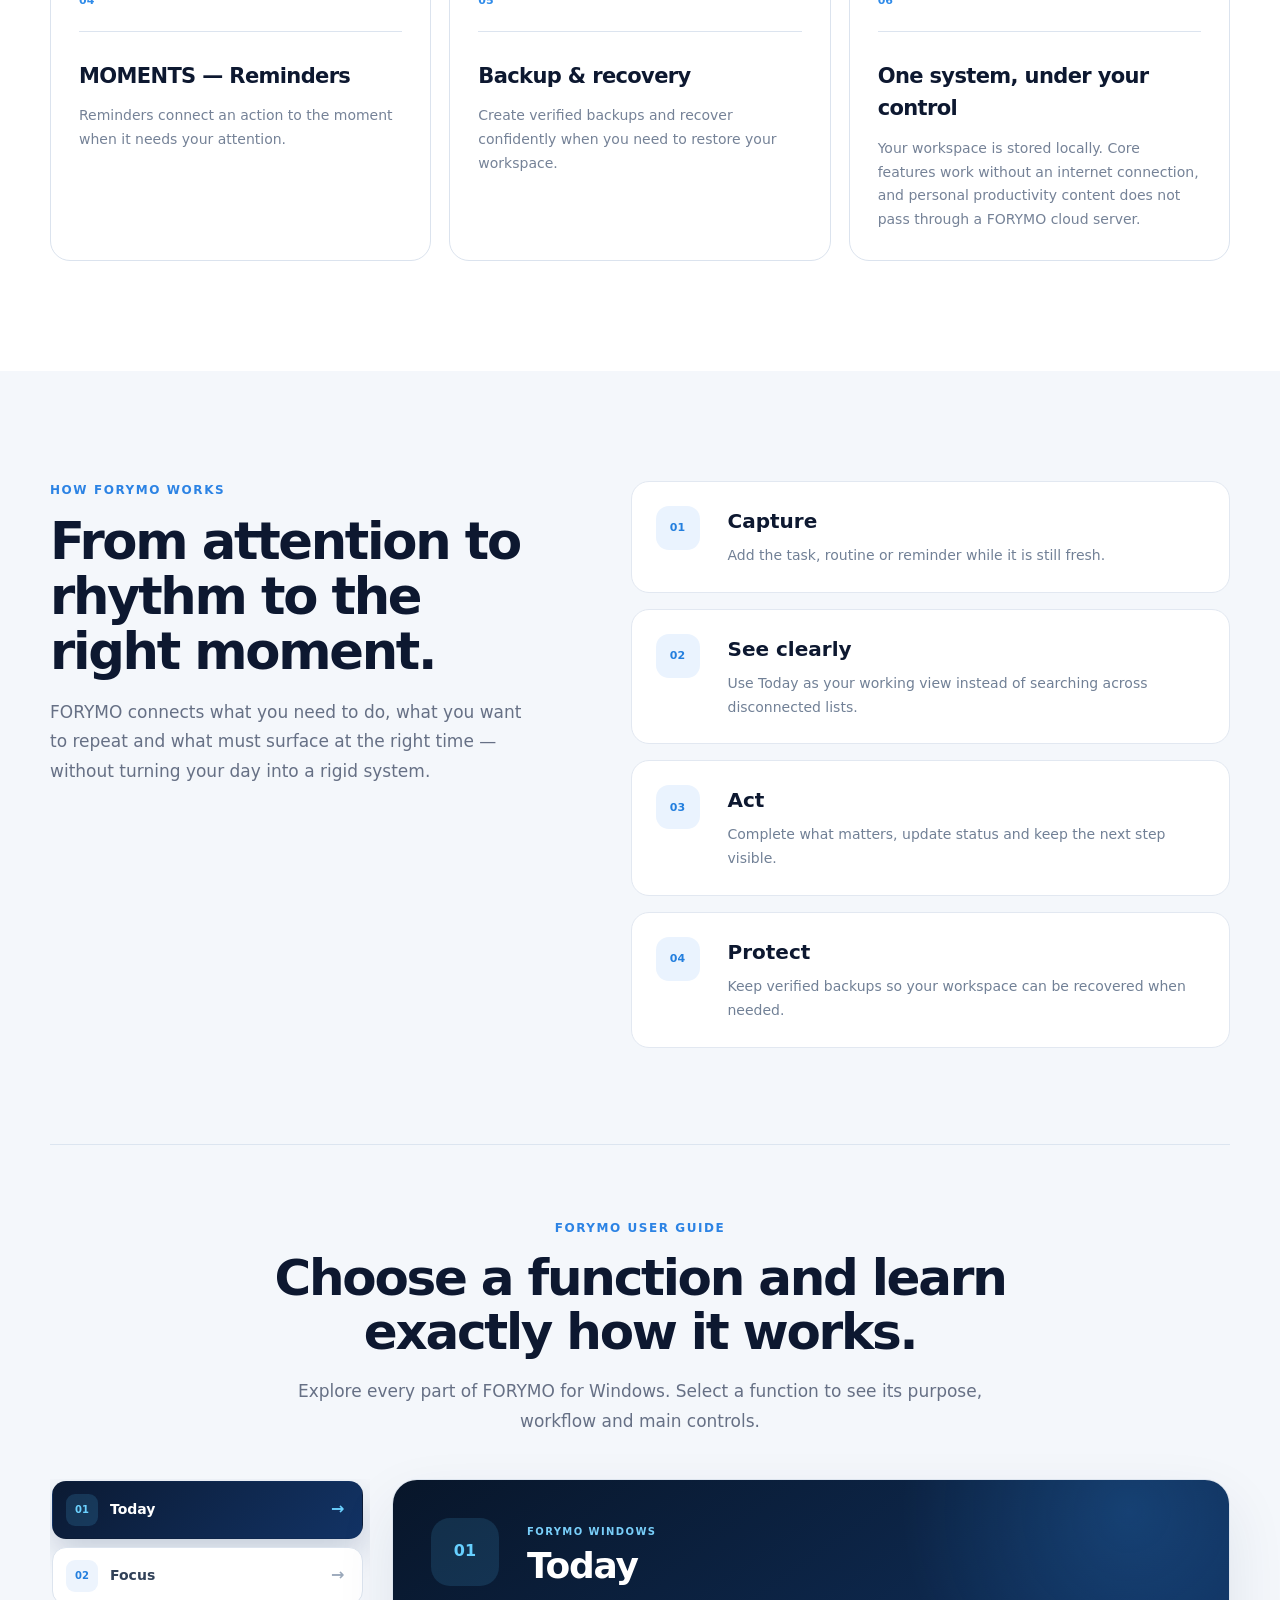
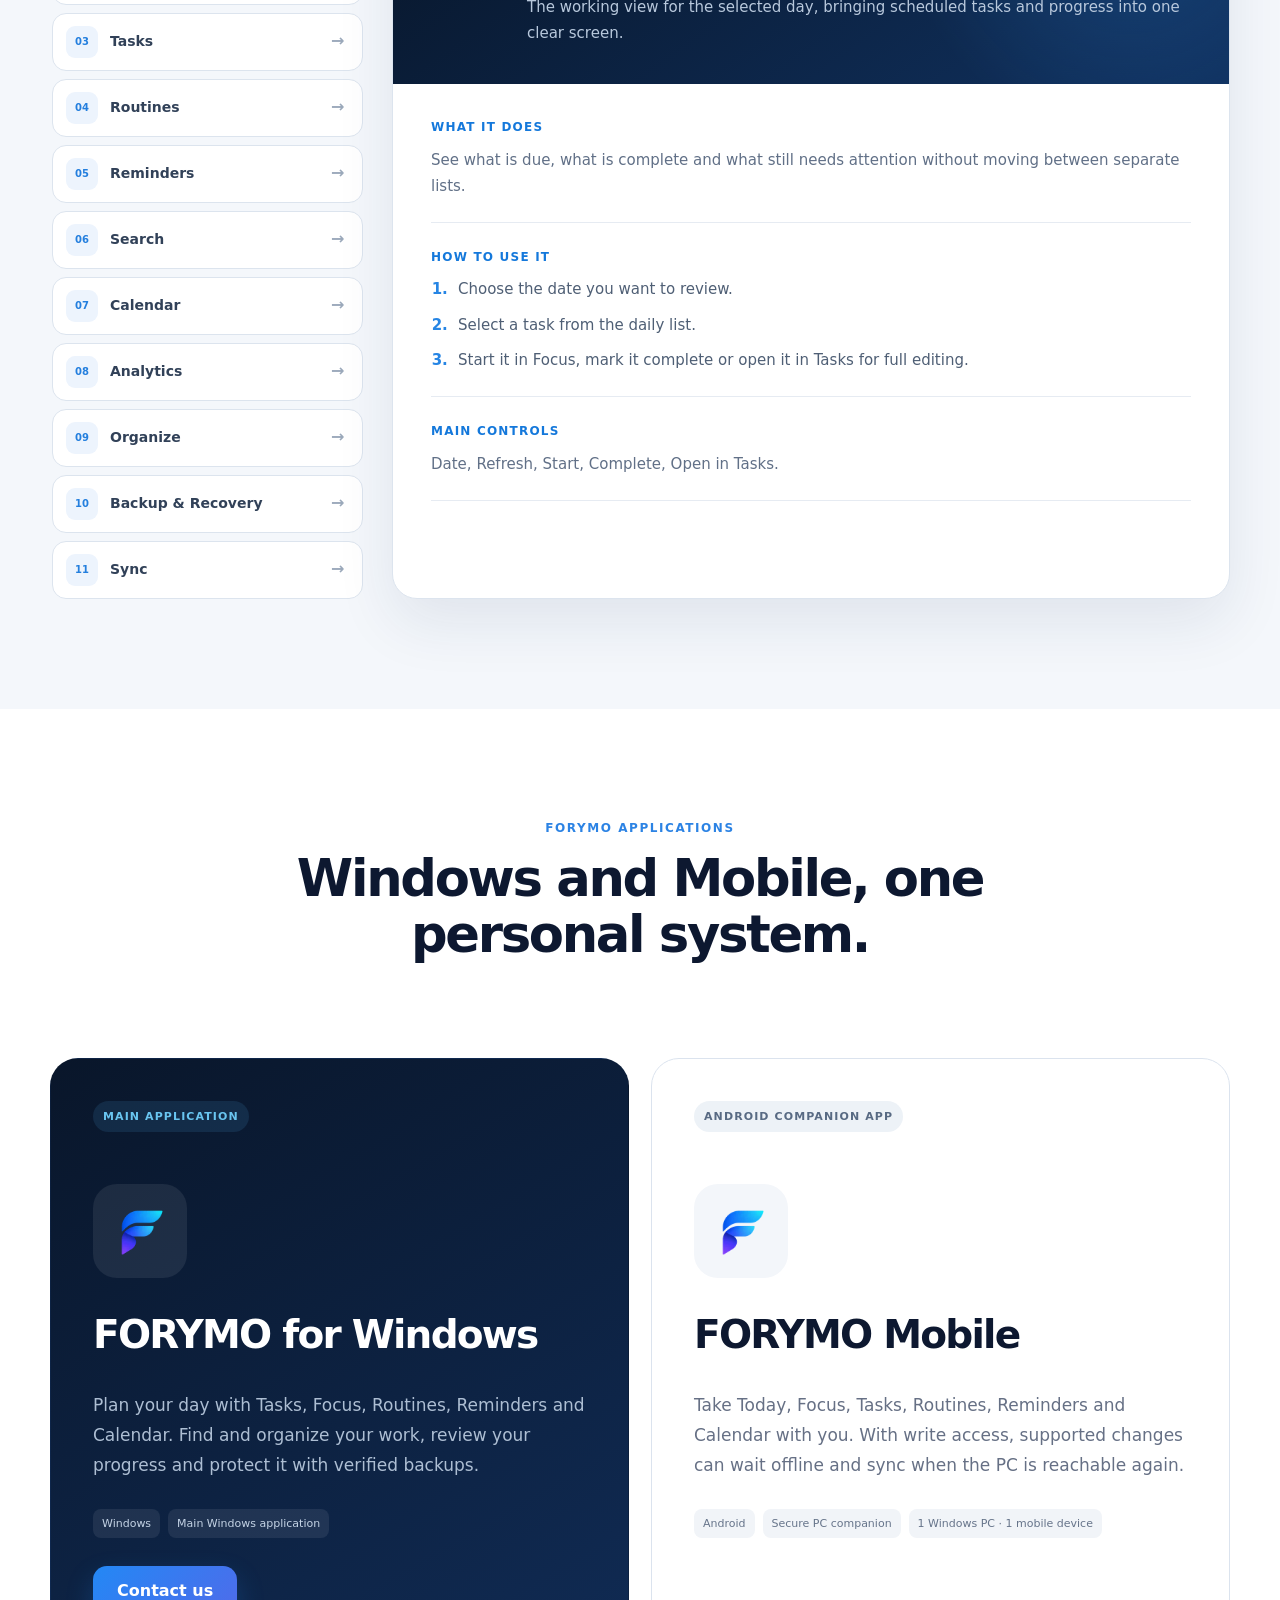
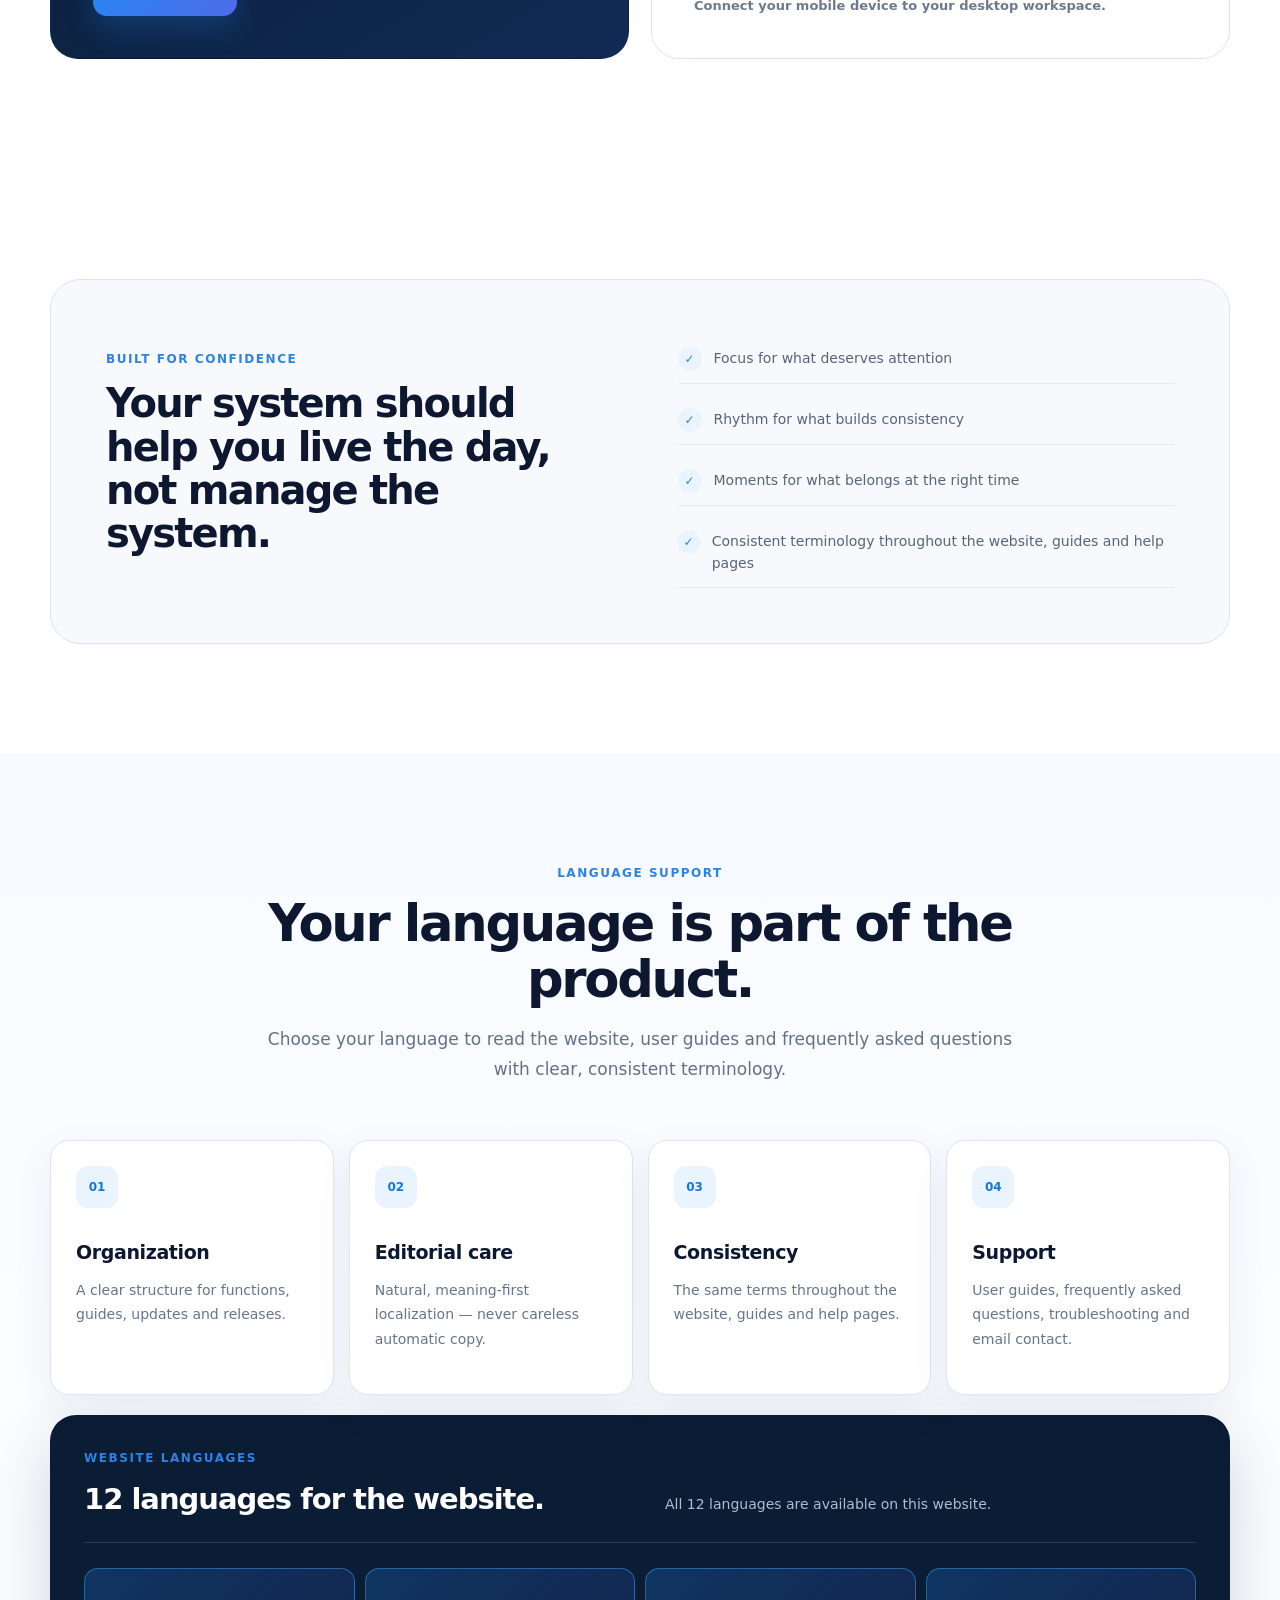
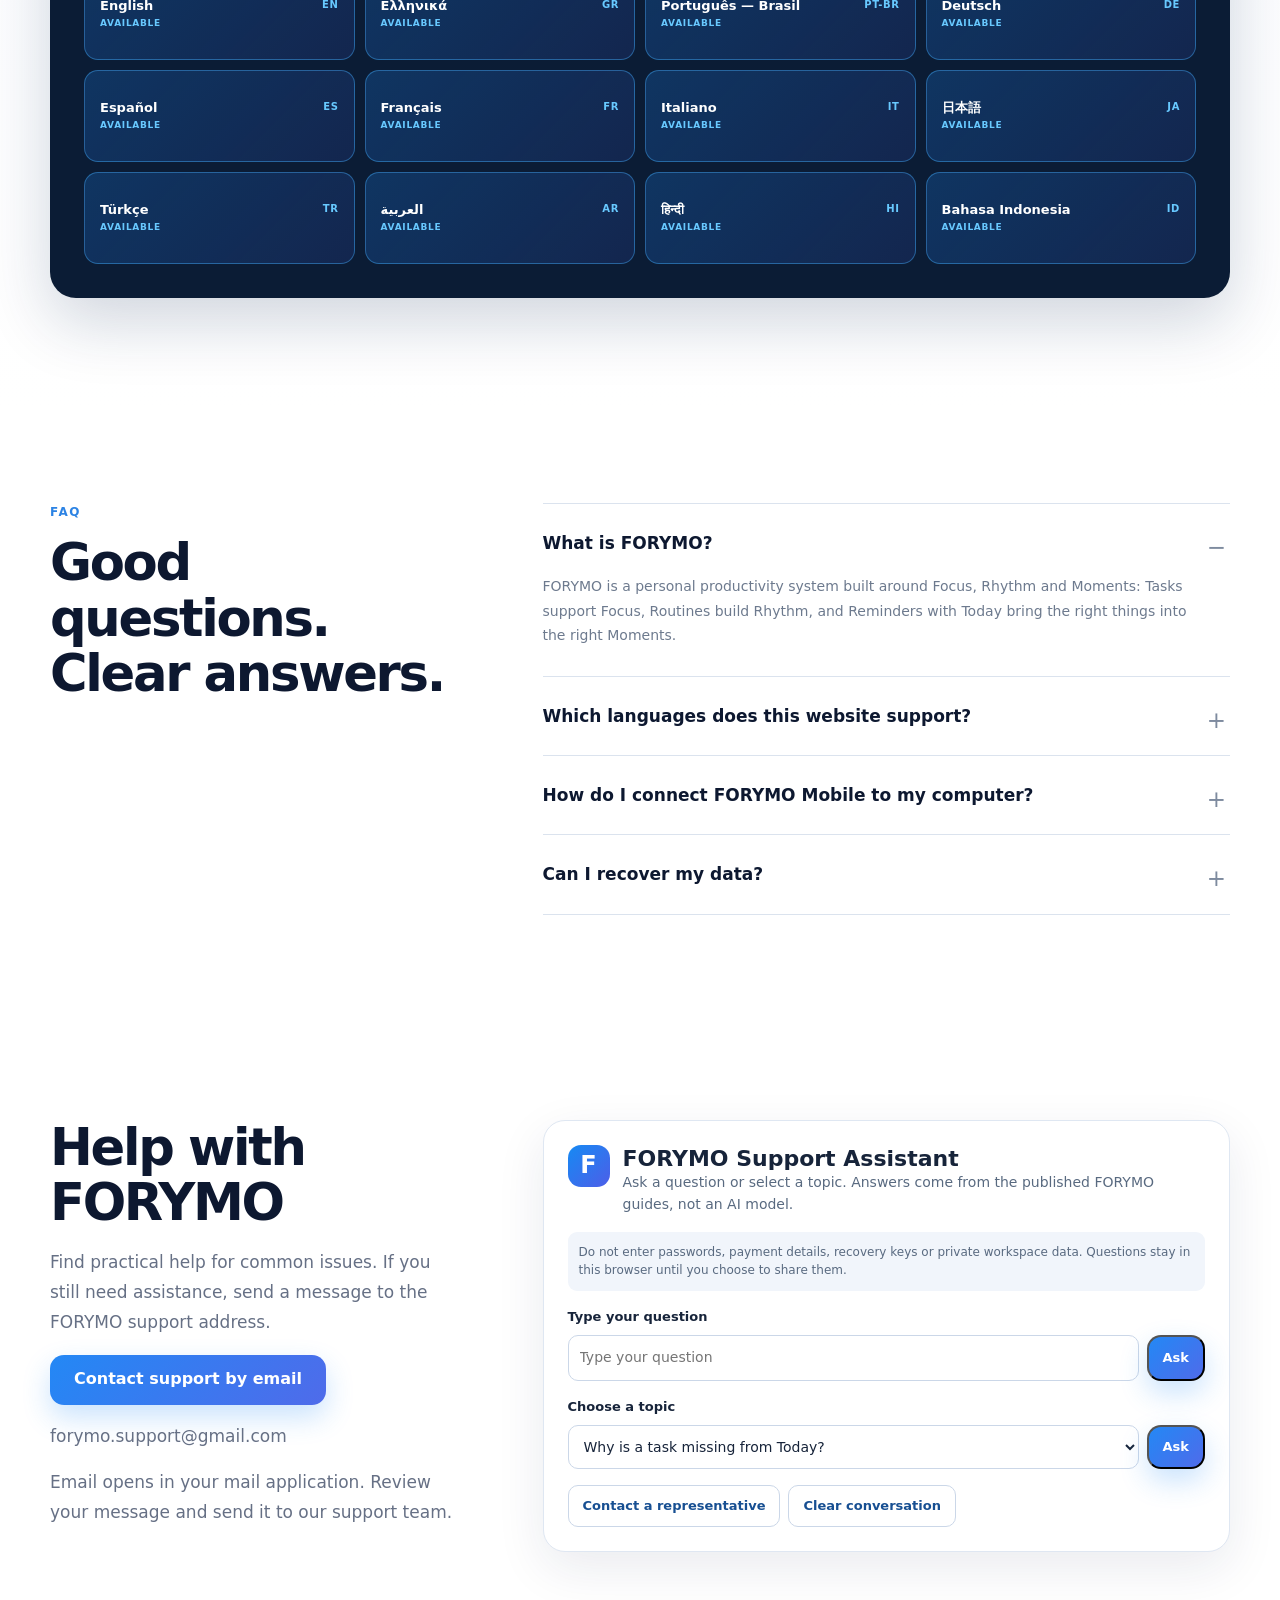
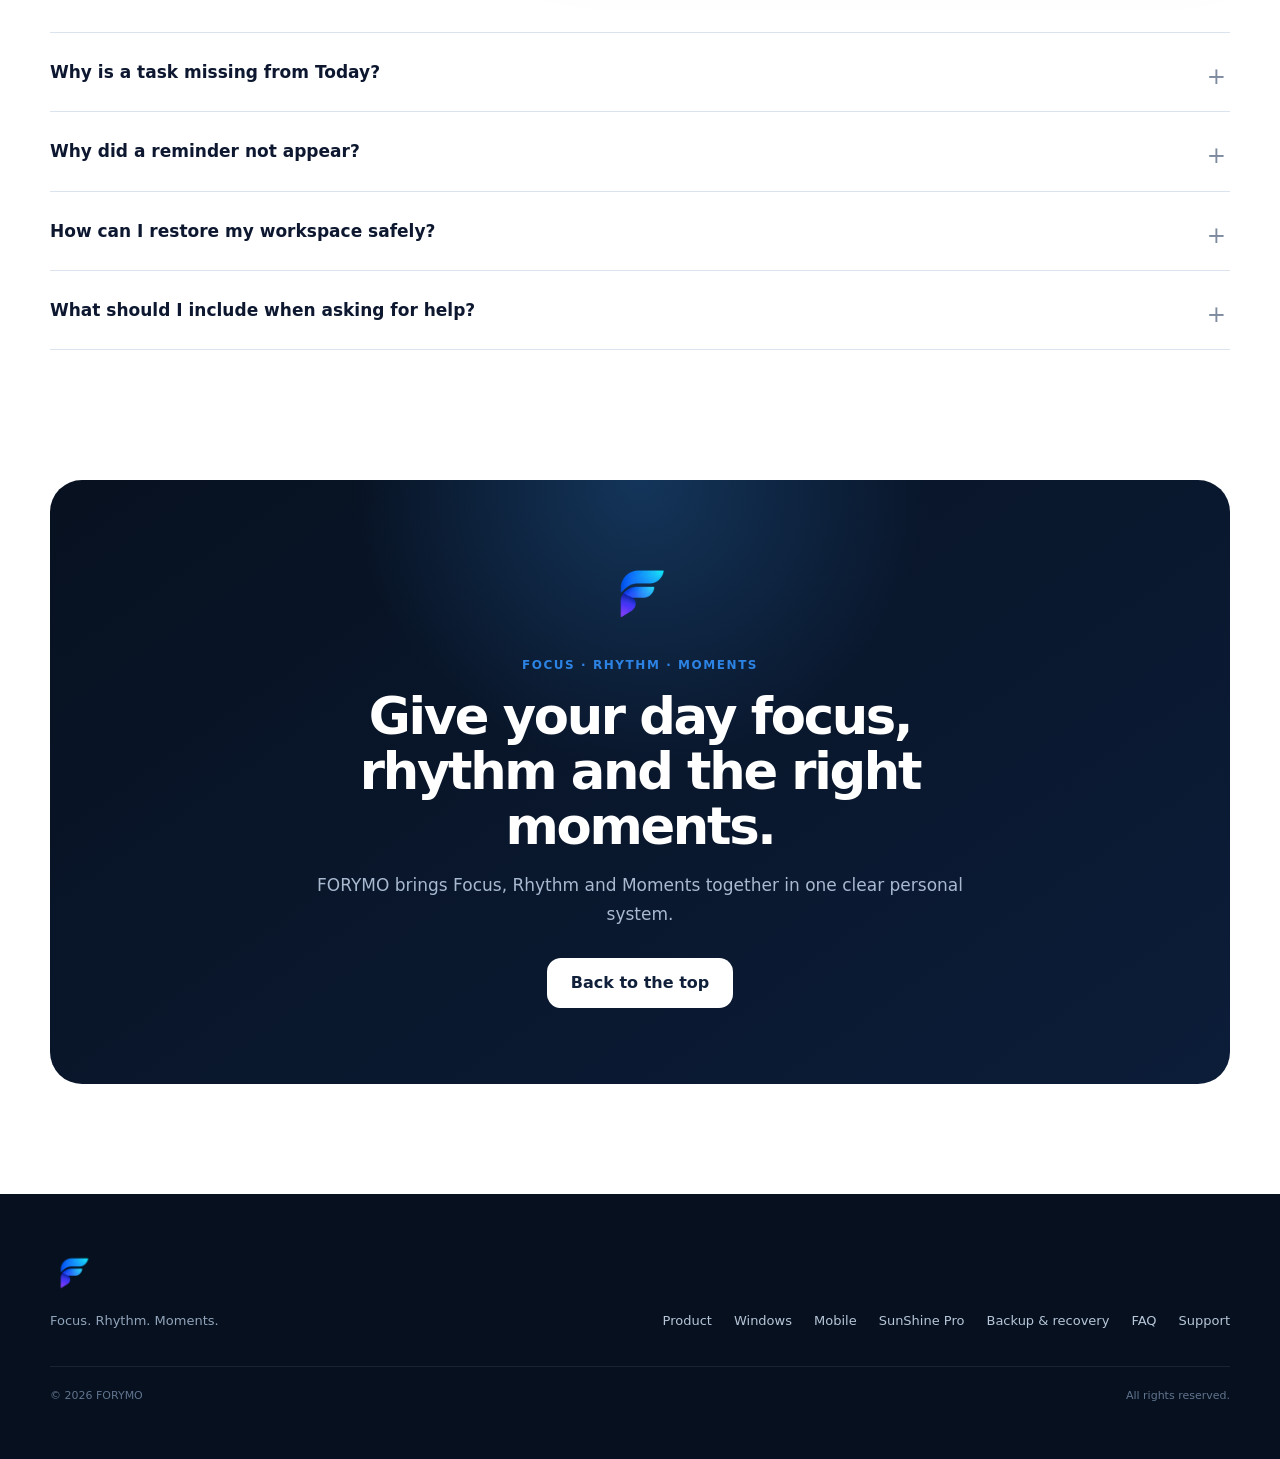
==== commit b3ce49da: "Align concise FORYMO website copy with desktop and Android capabilities across 12 languages" ====
--- a/index.html
+++ b/index.html
@@ -60,7 +60,7 @@
             <div class="app-body">
               <aside class="app-side"><div class="side-item active"><b>●</b><span data-i18n="mock.today">Today</span></div><div class="side-item"><b>□</b><span data-i18n="mock.tasks">Tasks</span></div><div class="side-item"><b>↻</b><span data-i18n="mock.routines">Routines</span></div><div class="side-item"><b>◷</b><span data-i18n="mock.reminders">Reminders</span></div></aside>
               <div class="app-content">
-                <div class="mock-head"><div><small data-i18n="mock.date">Wednesday</small><h3 data-i18n="mock.heading">Your day, at a glance.</h3></div><span class="status-dot" data-i18n="mock.synced">Ready</span></div>
+                <div class="mock-head"><div><small data-i18n="mock.date">Wednesday</small><h3 data-i18n="mock.heading">Your day, at a glance.</h3></div><span class="status-dot" data-i18n="mock.synced">Illustrative preview</span></div>
                 <div class="stat-grid"><div class="stat"><span data-i18n="mock.stat1">Tasks</span><strong>06</strong><em>3 <span data-i18n="mock.done">done</span></em></div><div class="stat"><span data-i18n="mock.stat2">Routines</span><strong>04</strong><em>75%</em></div><div class="stat"><span data-i18n="mock.stat3">Reminders</span><strong>03</strong><em data-i18n="mock.today2">today</em></div></div>
                 <div class="today-card"><div class="today-title"><span data-i18n="mock.focus">Focus next</span><b>•••</b></div><div class="task-row"><span class="check on">✓</span><div><b data-i18n="mock.task1">Review today’s priorities</b><small>09:00</small></div><span class="pill" data-i18n="mock.complete">Complete</span></div><div class="task-row"><span class="check"></span><div><b data-i18n="mock.task2">Prepare tomorrow’s plan</b><small>17:30</small></div><span class="pill neutral" data-i18n="mock.upcoming">Upcoming</span></div><div class="task-row"><span class="check"></span><div><b data-i18n="mock.task3">Back up your workspace</b><small>20:00</small></div><span class="pill neutral" data-i18n="mock.reminder">Reminder</span></div></div>
               </div>
@@ -76,7 +76,7 @@
       <article class="feature-card"><div class="feature-icon">03</div><h3 data-i18n="features.routines.title">RHYTHM — Routines</h3><p data-i18n="features.routines.body">Routines give structure to what repeats, helping consistent actions become part of your everyday flow.</p></article>
       <article class="feature-card"><div class="feature-icon">04</div><h3 data-i18n="features.reminders.title">MOMENTS — Reminders</h3><p data-i18n="features.reminders.body">Reminders connect an action to the moment when it needs your attention.</p></article>
       <article class="feature-card" id="backup"><div class="feature-icon">05</div><h3 data-i18n="features.backup.title">Backup & recovery</h3><p data-i18n="features.backup.body">Create verified backups and recover confidently when you need to restore your workspace.</p></article>
-      <article class="feature-card"><div class="feature-icon">06</div><h3 data-i18n="features.control.title">One system, under your control</h3><p data-i18n="features.control.body">Focus, Rhythm and Moments work together in one understandable workspace without changing the way your real data stays under your control.</p></article>
+      <article class="feature-card"><div class="feature-icon">06</div><h3 data-i18n="features.control.title">One system, under your control</h3><p data-i18n="features.control.body">Your workspace is stored locally. Core features work without an internet connection, and personal productivity content does not pass through a FORYMO cloud server.</p></article>
     </div></div></section>
 
     <section class="section flow" id="how">
@@ -95,8 +95,8 @@
     </section>
 
     <section class="section platforms" id="desktop"><div class="shell platform-grid"><div class="section-heading narrow platform-heading"><span class="kicker" data-i18n="platforms.kicker">FORYMO applications</span><h2 data-i18n="platforms.title">Windows and Mobile, one personal system.</h2></div>
-      <article class="platform-card primary-card"><div class="platform-tag" data-i18n="desktop.tag">Main application</div><div class="platform-icon"><img src="assets/windows-icon.webp" alt="" /></div><h2 data-i18n="desktop.title">FORYMO for Windows</h2><p data-i18n="desktop.body">The full desktop workspace where Focus, Rhythm and Moments come together through Today, Tasks, Routines, Reminders and verified Backup & Recovery.</p><div class="platform-meta"><span>Windows</span><span data-i18n="desktop.meta">Main application</span></div><a class="button" href="#contact" data-i18n="desktop.cta">Contact us</a></article>
-      <article class="platform-card" id="mobile"><div class="platform-tag muted" data-i18n="mobile.tag">Android companion app</div><div class="platform-icon mobile"><img src="assets/focivo-symbol.webp" alt="" /></div><h2 data-i18n="mobile.title">FORYMO Mobile</h2><p data-i18n="mobile.body">The Android companion app connects securely to FORYMO for Windows and keeps Today, Tasks, Routines and Reminders within reach. Authorized changes can be saved offline and synchronized automatically when the PC is available again.</p><div class="platform-meta"><span>Android</span><span data-i18n="mobile.meta">Secure PC companion</span><span data-i18n="mobile.scope">1 Windows PC · 1 mobile device</span></div><span class="soft-link" data-i18n="mobile.cta">Connect your mobile device to your desktop workspace.</span></article>
+      <article class="platform-card primary-card"><div class="platform-tag" data-i18n="desktop.tag">Main application</div><div class="platform-icon"><img src="assets/windows-icon.webp" alt="" /></div><h2 data-i18n="desktop.title">FORYMO for Windows</h2><p data-i18n="desktop.body">Plan your day with Tasks, Focus, Routines, Reminders and Calendar. Find and organize your work, review your progress and protect it with verified backups.</p><div class="platform-meta"><span>Windows</span><span data-i18n="desktop.meta">Main application</span></div><a class="button" href="#support" data-i18n="desktop.cta">Contact us</a></article>
+      <article class="platform-card" id="mobile"><div class="platform-tag muted" data-i18n="mobile.tag">Android companion app</div><div class="platform-icon mobile"><img src="assets/focivo-symbol.webp" alt="" /></div><h2 data-i18n="mobile.title">FORYMO Mobile</h2><p data-i18n="mobile.body">Take Today, Focus, Tasks, Routines, Reminders and Calendar with you. With write access, supported changes can wait offline and sync when the PC is reachable again.</p><div class="platform-meta"><span>Android</span><span data-i18n="mobile.meta">Secure PC companion</span><span data-i18n="mobile.scope">1 Windows PC · 1 mobile device</span></div><span class="soft-link" data-i18n="mobile.cta">Connect your mobile device to your desktop workspace.</span></article>
     </div></section>
 
     <section class="section trust"><div class="shell trust-box"><div><span class="kicker" data-i18n="trust.kicker">Built for confidence</span><h2 data-i18n="trust.title">Your system should help you live the day, not manage the system.</h2></div><div class="trust-points"><div><span>✓</span><p data-i18n="trust.p1">Focus for what deserves attention</p></div><div><span>✓</span><p data-i18n="trust.p2">Rhythm for what builds consistency</p></div><div><span>✓</span><p data-i18n="trust.p3">Moments for what belongs at the right time</p></div><div><span>✓</span><p data-i18n="trust.p4">Consistent terminology throughout the website, guides and help pages</p></div></div></div></section>
@@ -130,7 +130,7 @@
       </div>
     </section>
 
-    <section class="section faq" id="faq"><div class="shell faq-grid"><div class="section-heading"><span class="kicker" data-i18n="nav.faq">FAQ</span><h2 data-i18n="faq.title">Good questions. Clear answers.</h2></div><div class="accordion"><details open><summary data-i18n="faq.q1">What is FORYMO?</summary><p data-i18n="faq.a1">FORYMO is a personal productivity system built around Focus, Rhythm and Moments: Tasks support Focus, Routines build Rhythm, and Reminders with Today bring the right things into the right Moments.</p></details><details><summary data-i18n="faq.q2">Which languages does this website support?</summary><p data-i18n="faq.a2">The website is available in 12 languages. Choose your language from the menu to read the pages, guides and FAQ.</p></details><details><summary data-i18n="faq.q3">How do I connect FORYMO Mobile to my computer?</summary><p data-i18n="faq.a3">For local synchronization, connect your mobile device and computer to the same Wi-Fi network. Enable the mobile service in FORYMO for Windows and authorize the device.</p></details><details><summary data-i18n="faq.q4">Can I recover my data?</summary><p data-i18n="faq.a4">The Windows application includes a verified Backup & Recovery workflow designed to create, verify, preview and apply approved recovery backups.</p></details></div></div></section>
+    <section class="section faq" id="faq"><div class="shell faq-grid"><div class="section-heading"><span class="kicker" data-i18n="nav.faq">FAQ</span><h2 data-i18n="faq.title">Good questions. Clear answers.</h2></div><div class="accordion"><details open><summary data-i18n="faq.q1">What is FORYMO?</summary><p data-i18n="faq.a1">FORYMO is a personal productivity system built around Focus, Rhythm and Moments: Tasks support Focus, Routines build Rhythm, and Reminders with Today bring the right things into the right Moments.</p></details><details><summary data-i18n="faq.q2">Which languages does this website support?</summary><p data-i18n="faq.a2">The website is available in 12 languages. Choose your language from the menu to read the pages, guides and FAQ.</p></details><details><summary data-i18n="faq.q3">How do I connect FORYMO Mobile to my computer?</summary><p data-i18n="faq.a3">Connect both devices to the same Wi-Fi. In Windows, open Mobile Devices, enable the mobile service and LAN access, then create a temporary 6-digit pairing code. On Android, select the detected PC and enter the code.</p></details><details><summary data-i18n="faq.q4">Can I recover my data?</summary><p data-i18n="faq.a4">The Windows application includes a verified Backup & Recovery workflow designed to create, verify, preview and apply approved recovery backups.</p></details></div></div></section>
 
     <section class="section faq" id="support" aria-labelledby="supportTitle">
       <div class="shell faq-grid">
@@ -160,11 +160,11 @@
       </div>
     </section>
 
-    <section class="cta-section" id="contact"><div class="shell cta-box"><img src="assets/focivo-symbol.webp" alt="" /><span class="kicker" data-i18n="cta.kicker">FOCUS · RHYTHM · MOMENTS</span><h2 data-i18n="cta.title">Give your day focus, rhythm and the right moments.</h2><p data-i18n="features.control.body">Focus, Rhythm and Moments work together in one understandable workspace without changing the way your real data stays under your control.</p><a class="button light" href="#top" data-i18n="cta.button">Back to the top</a></div></section>
+    <section class="cta-section" id="contact"><div class="shell cta-box"><img src="assets/focivo-symbol.webp" alt="" /><span class="kicker" data-i18n="cta.kicker">FOCUS · RHYTHM · MOMENTS</span><h2 data-i18n="cta.title">Give your day focus, rhythm and the right moments.</h2><p data-i18n="cta.body">FORYMO brings Focus, Rhythm and Moments together in one clear personal system.</p><a class="button light" href="#top" data-i18n="cta.button">Back to the top</a></div></section>
   </main>
 
   <footer class="footer"><div class="shell footer-grid"><div class="footer-brand"><img src="assets/focivo-symbol.webp" alt="FORYMO" style="width:46px;height:46px;object-fit:contain;object-position:left center;filter:none;" /><p data-i18n="footer.tagline">Focus. Rhythm. Moments.</p></div><div class="footer-links"><a href="#product" data-i18n="nav.product">Product</a><a href="#desktop" data-i18n="nav.desktop">Windows</a><a href="#mobile" data-i18n="nav.mobile">Mobile</a><a href="sunshine-pro/" data-i18n="nav.sunshine">SunShine Pro</a><a href="#backup" data-i18n="features.backup.title">Backup & recovery</a><a href="#faq" data-i18n="nav.faq">FAQ</a><a href="#support" data-i18n="language.foundation4.title">Support</a></div><div class="footer-end"><span>© 2026 FORYMO</span><span data-i18n="footer.note">All rights reserved.</span></div></div></footer>
-  <script src="app.js?v=20261126-customer-copy"></script>
+  <script src="app.js?v=20261126-product-alignment"></script>
   <script src="support-config.js?v=1"></script>
   <script src="support-bot.js?v=20261126-customer-copy"></script>
 </body>
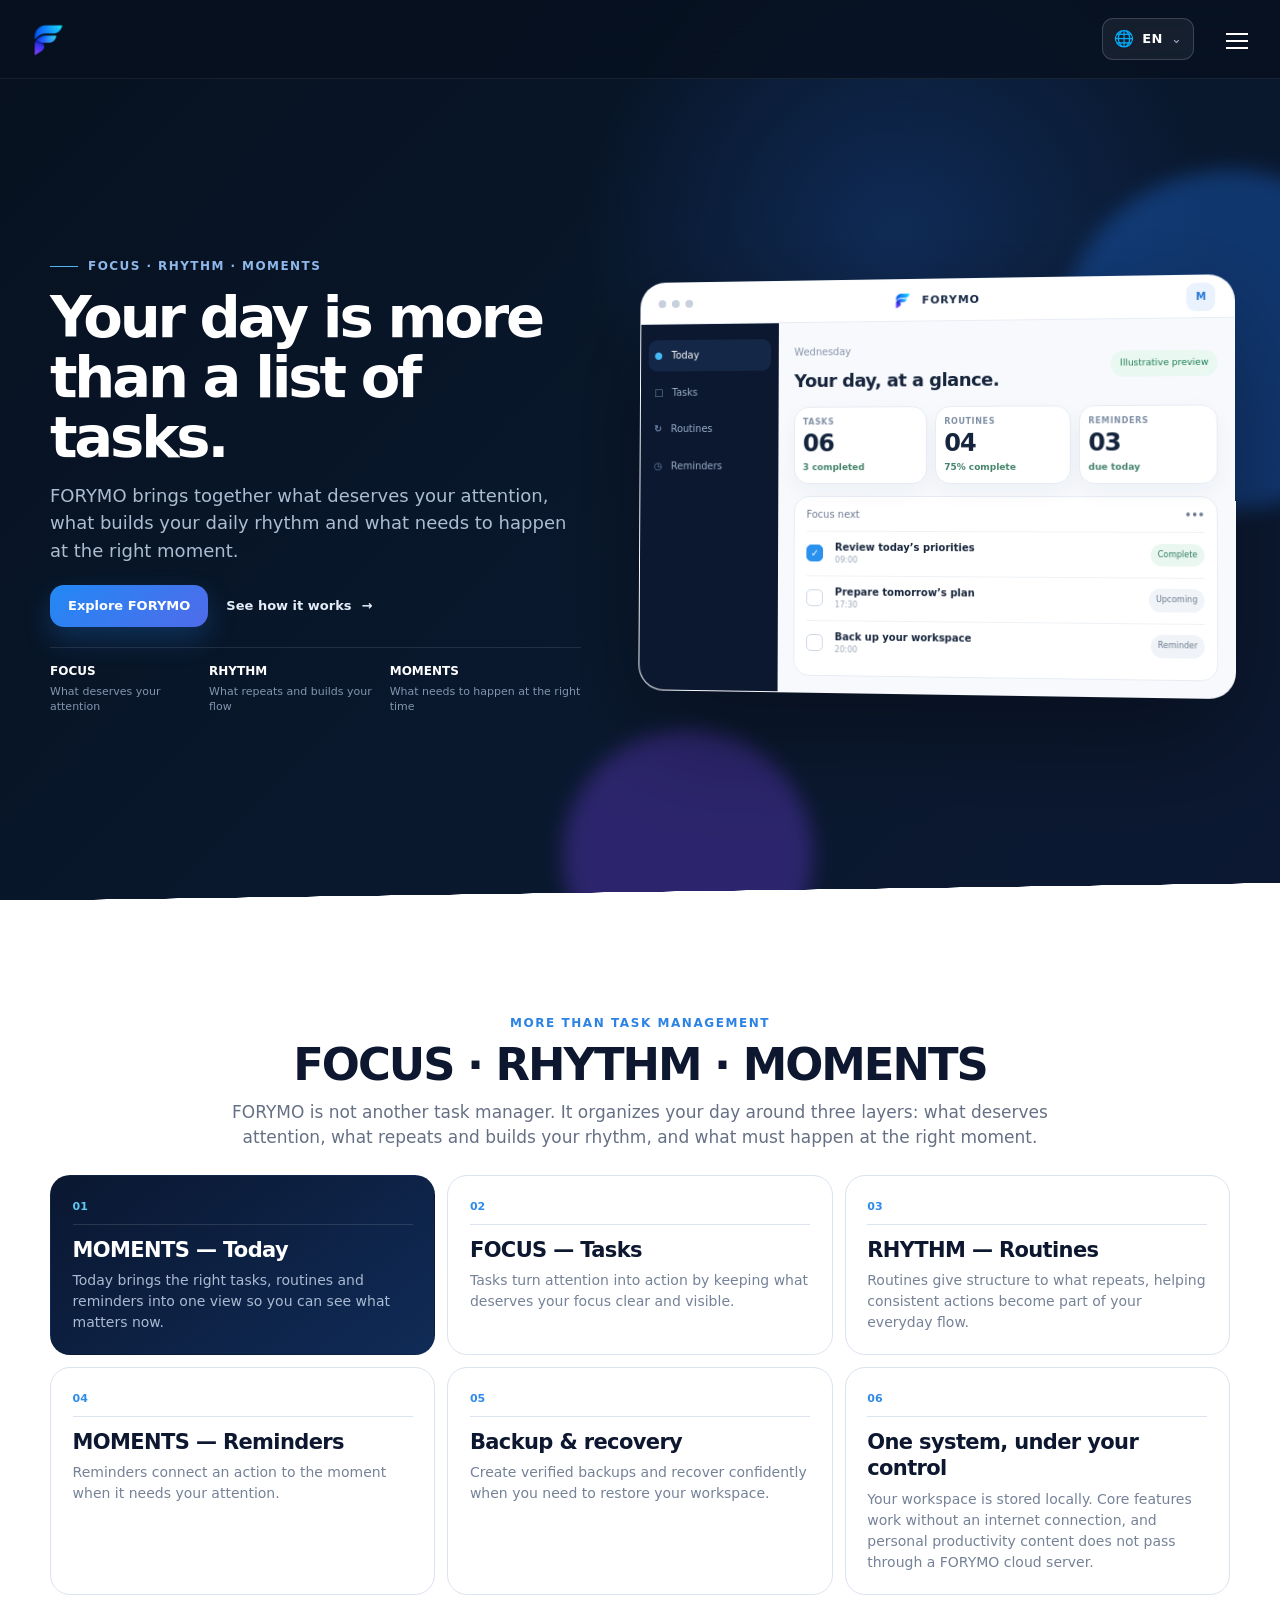
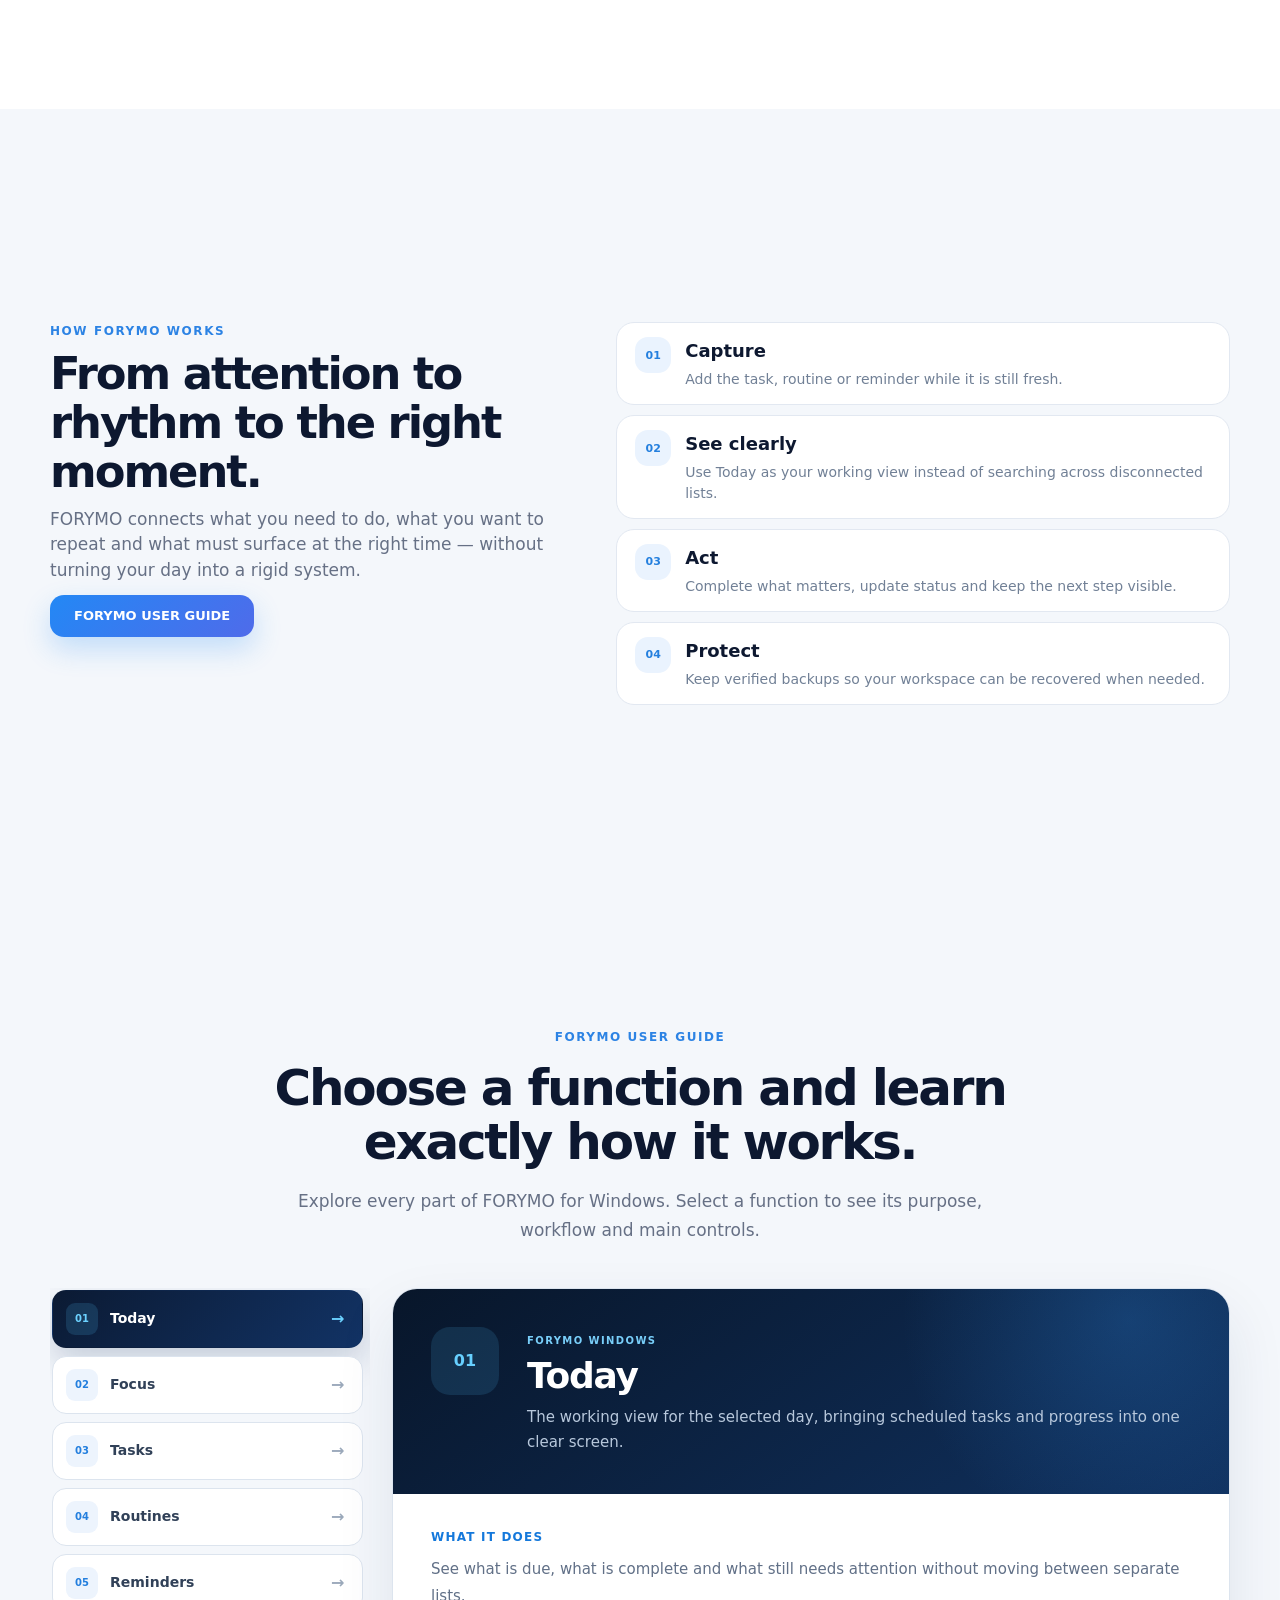
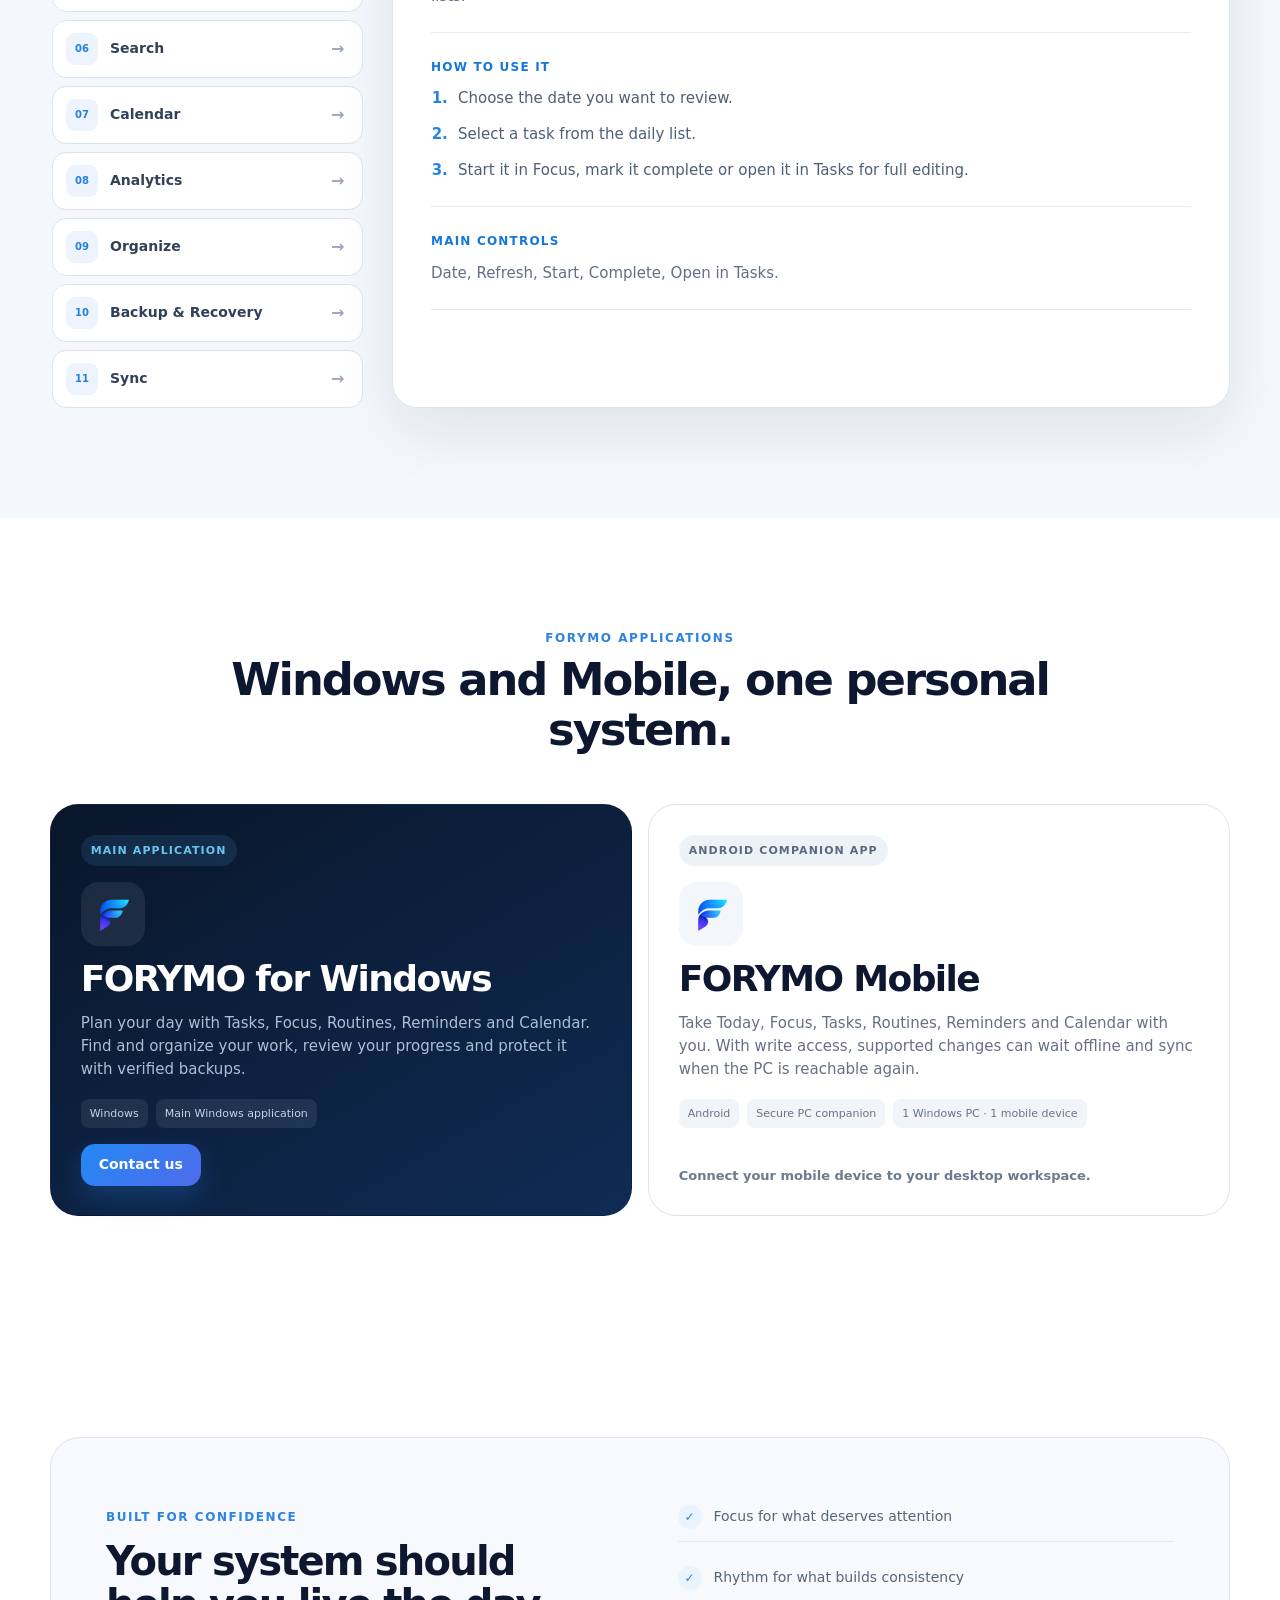
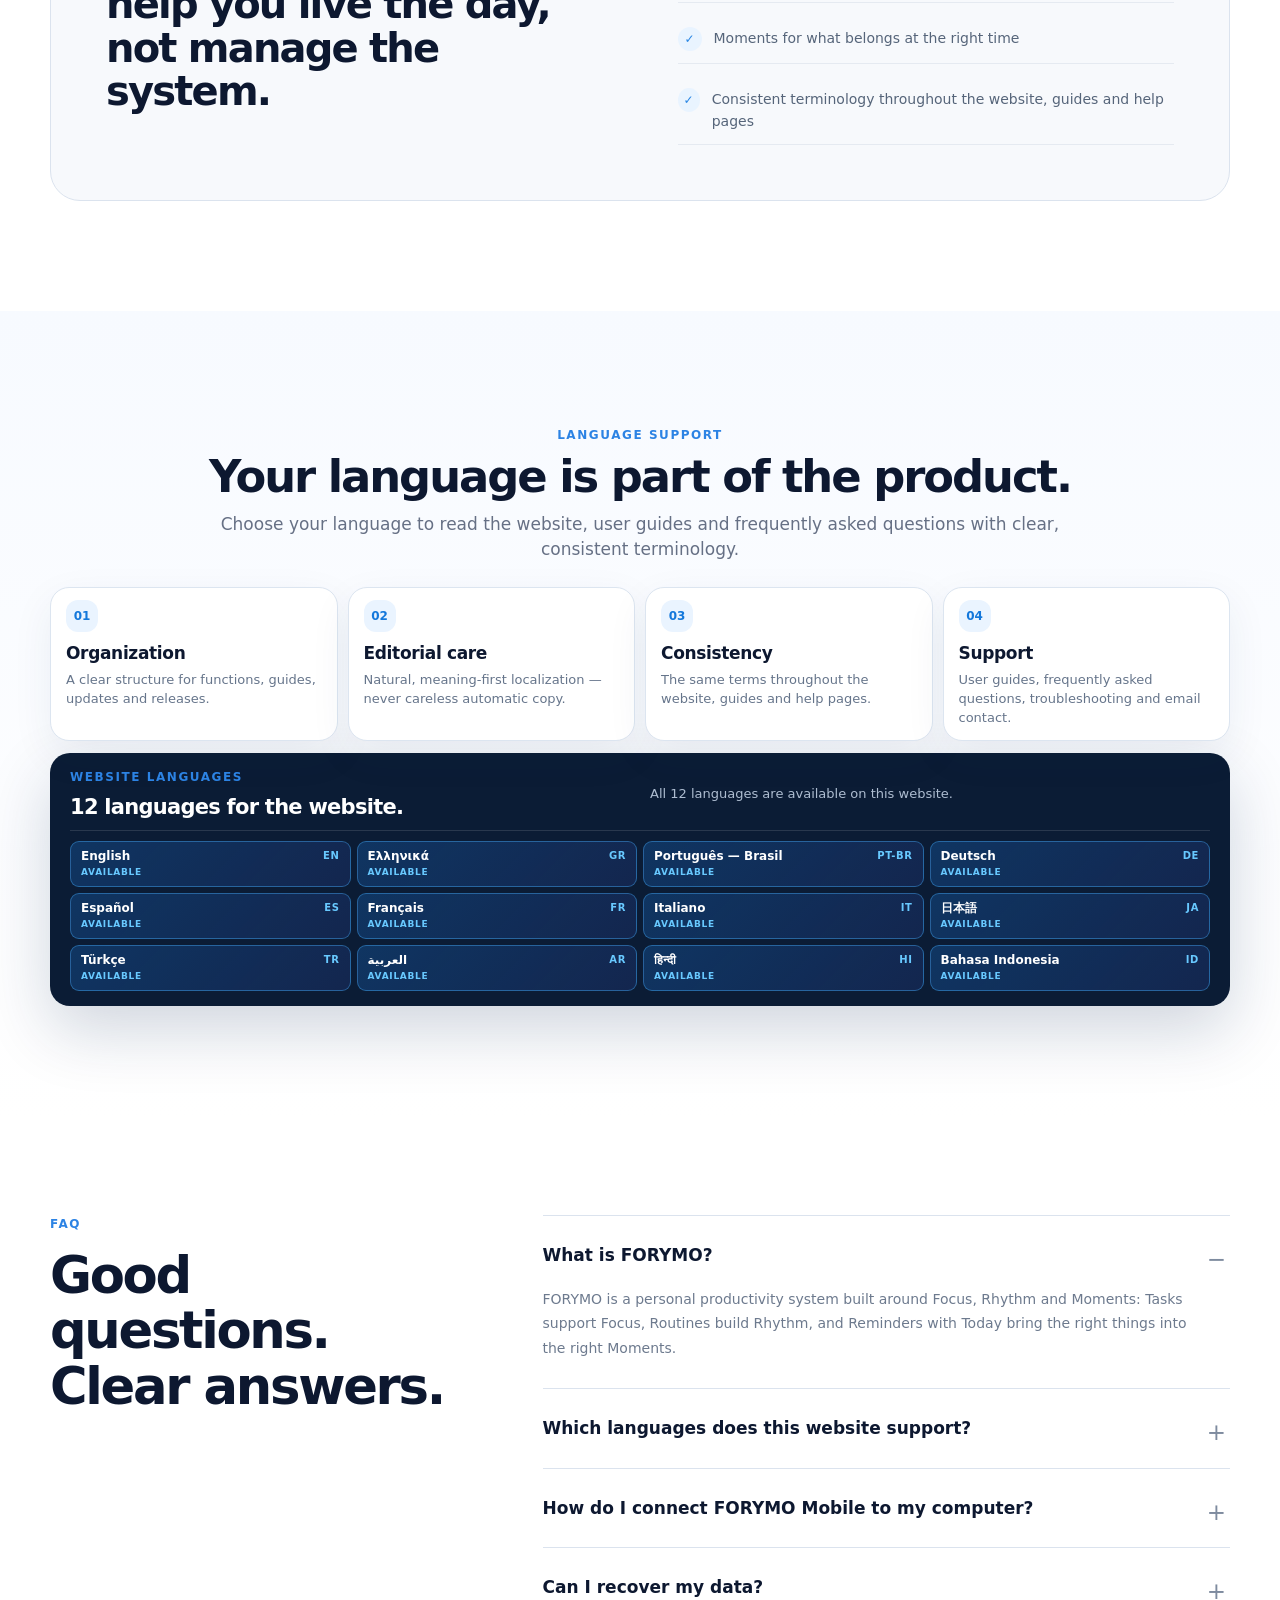
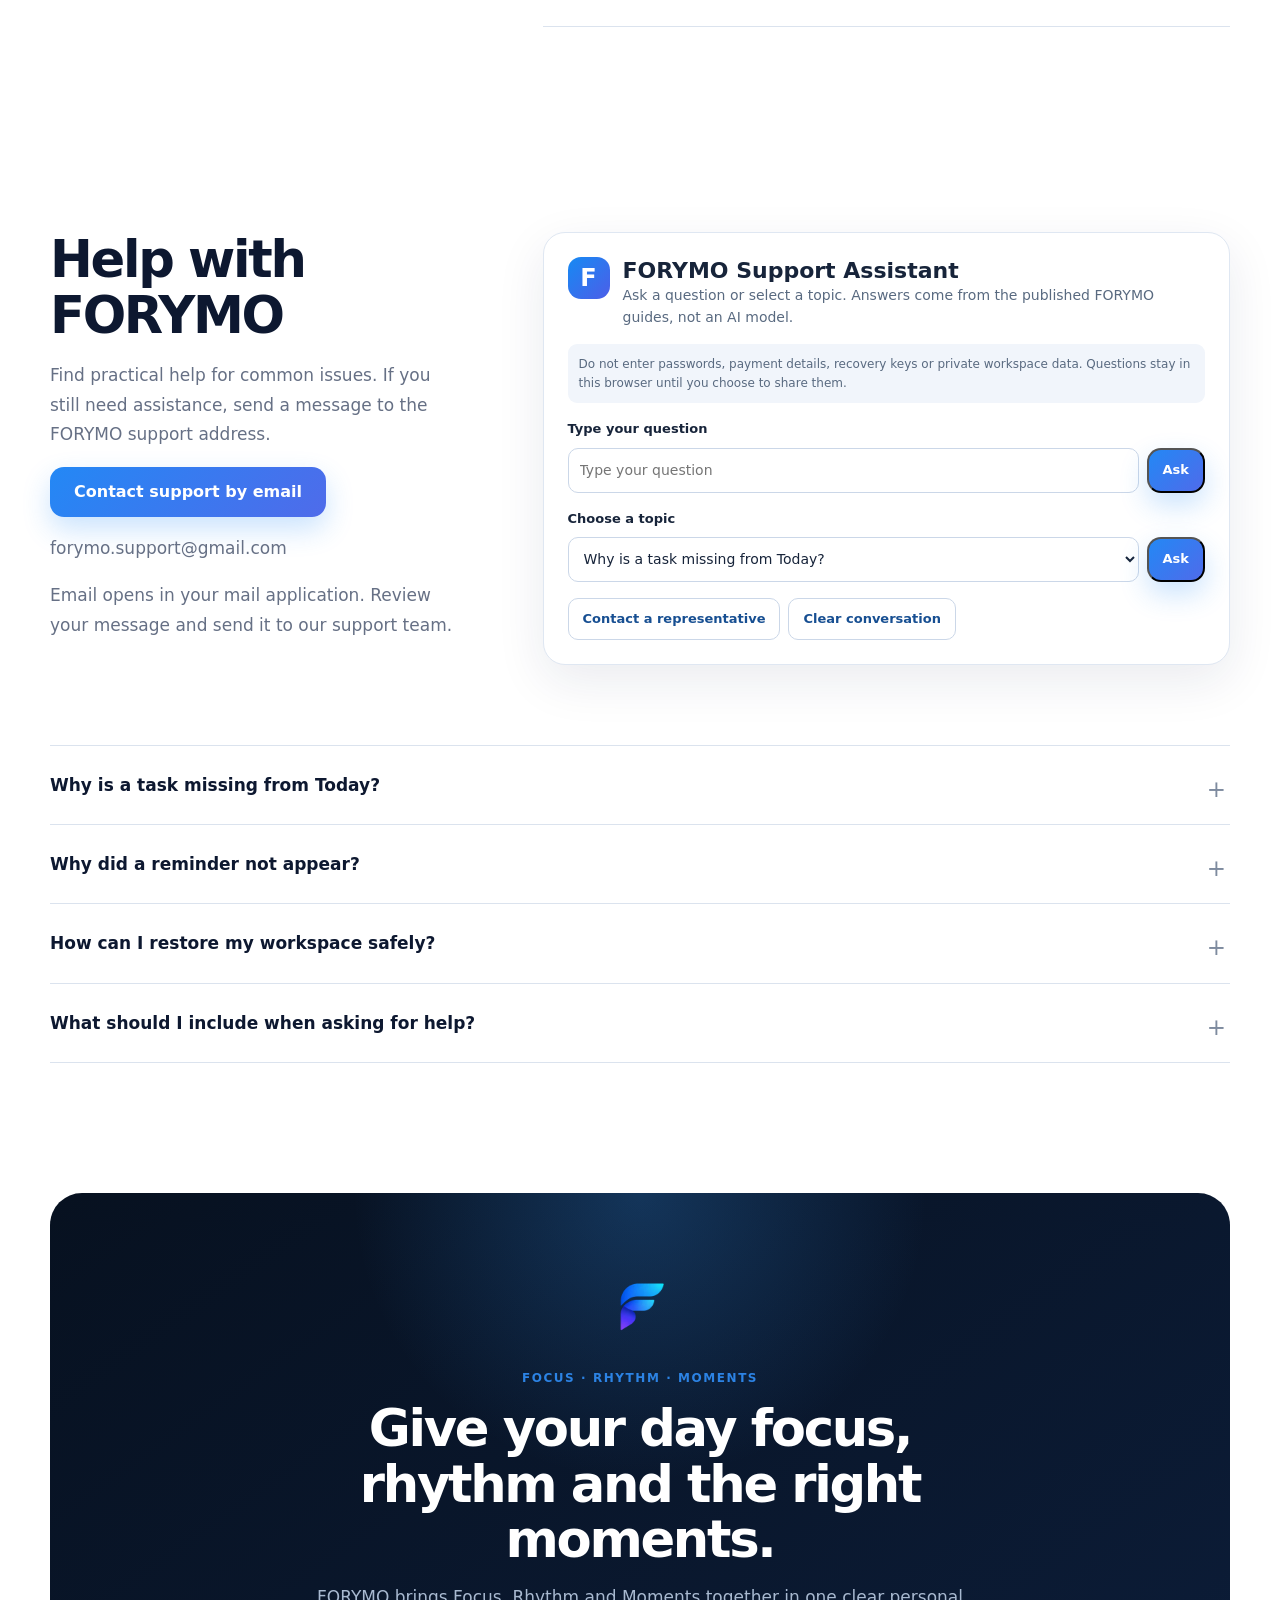
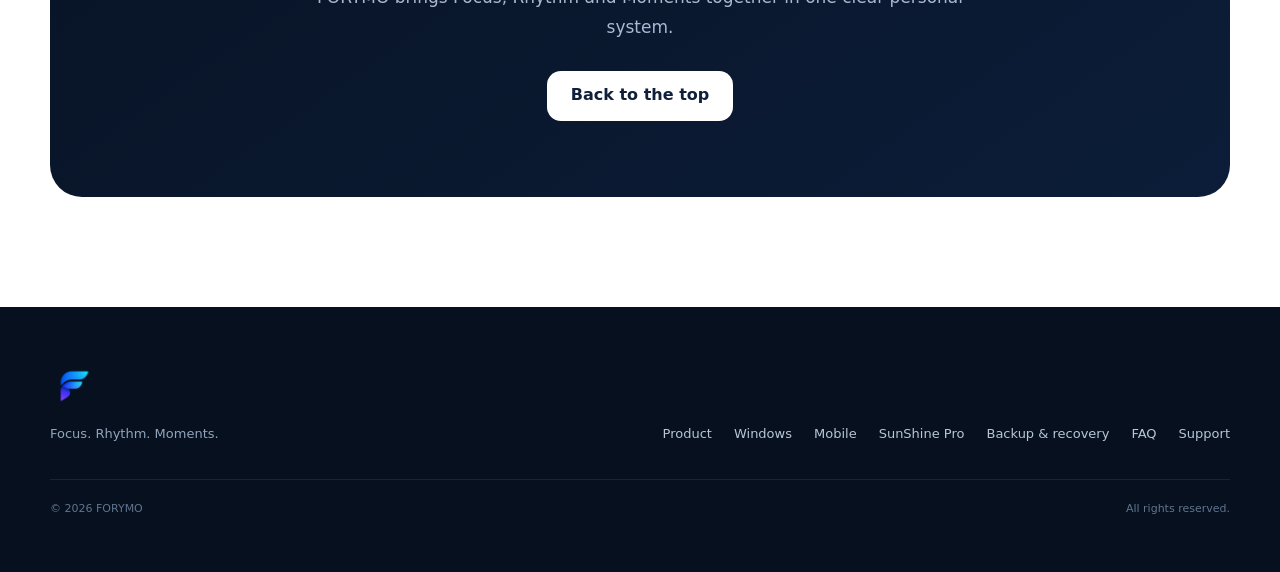
==== commit d1d68549: "Fit FORYMO desktop navigation sections beneath fixed header; preserve detailed guides and mobile scr" ====
--- a/index.html
+++ b/index.html
@@ -7,10 +7,10 @@
   <meta name="description" content="FORYMO organizes your day around Focus, Rhythm and Moments — what deserves attention, what builds your daily flow and what needs to happen at the right time." />
   <title>FORYMO — Focus. Rhythm. Moments.</title>
   <link rel="icon" href="assets/favicon.webp" type="image/webp" />
-  <link rel="stylesheet" href="styles.css?v=20261126-logo-position" />
+  <link rel="stylesheet" href="styles.css?v=20261126-section-fit" />
   <link rel="stylesheet" href="design-system.css" />
 </head>
-<body>
+<body class="forymo-home">
   <a class="skip" href="#main">Skip to content</a>
 
   <header class="site-header">
@@ -80,8 +80,11 @@
     </div></div></section>
 
     <section class="section flow" id="how">
-      <div class="shell flow-grid"><div class="section-heading sticky-copy"><span class="kicker" data-i18n="how.kicker">How FORYMO works</span><h2 data-i18n="how.title">From attention to rhythm to the right moment.</h2><p data-i18n="how.lead">FORYMO connects what you need to do, what you want to repeat and what must surface at the right time — without turning your day into a rigid system.</p></div><div class="steps"><article><span>01</span><div><h3 data-i18n="how.s1h">Capture</h3><p data-i18n="how.s1b">Add the task, routine or reminder while it is still fresh.</p></div></article><article><span>02</span><div><h3 data-i18n="how.s2h">See clearly</h3><p data-i18n="how.s2b">Use Today as your working view instead of searching across disconnected lists.</p></div></article><article><span>03</span><div><h3 data-i18n="how.s3h">Act</h3><p data-i18n="how.s3b">Complete what matters, update status and keep the next step visible.</p></div></article><article><span>04</span><div><h3 data-i18n="how.s4h">Protect</h3><p data-i18n="how.s4b">Keep verified backups so your workspace can be recovered when needed.</p></div></article></div></div>
-      <div class="shell function-guide" aria-labelledby="functionGuideTitle">
+      <div class="shell flow-grid"><div class="section-heading sticky-copy"><span class="kicker" data-i18n="how.kicker">How FORYMO works</span><h2 data-i18n="how.title">From attention to rhythm to the right moment.</h2><p data-i18n="how.lead">FORYMO connects what you need to do, what you want to repeat and what must surface at the right time — without turning your day into a rigid system.</p><a class="button guide-jump" href="#guides" data-i18n="guide.kicker">FORYMO USER GUIDE</a></div><div class="steps"><article><span>01</span><div><h3 data-i18n="how.s1h">Capture</h3><p data-i18n="how.s1b">Add the task, routine or reminder while it is still fresh.</p></div></article><article><span>02</span><div><h3 data-i18n="how.s2h">See clearly</h3><p data-i18n="how.s2b">Use Today as your working view instead of searching across disconnected lists.</p></div></article><article><span>03</span><div><h3 data-i18n="how.s3h">Act</h3><p data-i18n="how.s3b">Complete what matters, update status and keep the next step visible.</p></div></article><article><span>04</span><div><h3 data-i18n="how.s4h">Protect</h3><p data-i18n="how.s4b">Keep verified backups so your workspace can be recovered when needed.</p></div></article></div></div>
+    </section>
+
+    <section class="section flow guide-section" id="guides" aria-labelledby="functionGuideTitle">
+      <div class="shell function-guide">
         <div class="function-guide-heading">
           <span class="kicker" data-i18n="guide.kicker">FORYMO USER GUIDE</span>
           <h2 id="functionGuideTitle" data-i18n="guide.title">Choose a function and learn exactly how it works.</h2>
@@ -96,7 +99,7 @@
 
     <section class="section platforms" id="desktop"><div class="shell platform-grid"><div class="section-heading narrow platform-heading"><span class="kicker" data-i18n="platforms.kicker">FORYMO applications</span><h2 data-i18n="platforms.title">Windows and Mobile, one personal system.</h2></div>
       <article class="platform-card primary-card"><div class="platform-tag" data-i18n="desktop.tag">Main application</div><div class="platform-icon"><img src="assets/windows-icon.webp" alt="" /></div><h2 data-i18n="desktop.title">FORYMO for Windows</h2><p data-i18n="desktop.body">Plan your day with Tasks, Focus, Routines, Reminders and Calendar. Find and organize your work, review your progress and protect it with verified backups.</p><div class="platform-meta"><span>Windows</span><span data-i18n="desktop.meta">Main application</span></div><a class="button" href="#support" data-i18n="desktop.cta">Contact us</a></article>
-      <article class="platform-card" id="mobile"><div class="platform-tag muted" data-i18n="mobile.tag">Android companion app</div><div class="platform-icon mobile"><img src="assets/focivo-symbol.webp" alt="" /></div><h2 data-i18n="mobile.title">FORYMO Mobile</h2><p data-i18n="mobile.body">Take Today, Focus, Tasks, Routines, Reminders and Calendar with you. With write access, supported changes can wait offline and sync when the PC is reachable again.</p><div class="platform-meta"><span>Android</span><span data-i18n="mobile.meta">Secure PC companion</span><span data-i18n="mobile.scope">1 Windows PC · 1 mobile device</span></div><span class="soft-link" data-i18n="mobile.cta">Connect your mobile device to your desktop workspace.</span></article>
+      <article class="platform-card"><span id="mobile" class="platform-anchor" aria-hidden="true"></span><div class="platform-tag muted" data-i18n="mobile.tag">Android companion app</div><div class="platform-icon mobile"><img src="assets/focivo-symbol.webp" alt="" /></div><h2 data-i18n="mobile.title">FORYMO Mobile</h2><p data-i18n="mobile.body">Take Today, Focus, Tasks, Routines, Reminders and Calendar with you. With write access, supported changes can wait offline and sync when the PC is reachable again.</p><div class="platform-meta"><span>Android</span><span data-i18n="mobile.meta">Secure PC companion</span><span data-i18n="mobile.scope">1 Windows PC · 1 mobile device</span></div><span class="soft-link" data-i18n="mobile.cta">Connect your mobile device to your desktop workspace.</span></article>
     </div></section>
 
     <section class="section trust"><div class="shell trust-box"><div><span class="kicker" data-i18n="trust.kicker">Built for confidence</span><h2 data-i18n="trust.title">Your system should help you live the day, not manage the system.</h2></div><div class="trust-points"><div><span>✓</span><p data-i18n="trust.p1">Focus for what deserves attention</p></div><div><span>✓</span><p data-i18n="trust.p2">Rhythm for what builds consistency</p></div><div><span>✓</span><p data-i18n="trust.p3">Moments for what belongs at the right time</p></div><div><span>✓</span><p data-i18n="trust.p4">Consistent terminology throughout the website, guides and help pages</p></div></div></div></section>
--- a/styles.css
+++ b/styles.css
@@ -450,3 +450,103 @@
   .site-header:not(.sunshine-page-header) .nav-actions{gap:10px}
   .site-header:not(.sunshine-page-header) .nav-actions .button-small{padding-inline:12px}
 }
+
+/* FORYMO home: anchor destinations fit the available desktop viewport.
+   Keep all content in normal document flow; do not crop or disable zoom/scroll. */
+.forymo-home{--home-header:79px;--home-anchor-gap:12px}
+.forymo-home main>section:not(#top),.forymo-home #mobile,.forymo-home #backup,.forymo-home #main{
+  scroll-margin-top:calc(var(--home-header) + var(--home-anchor-gap));
+}
+.forymo-home #top{scroll-margin-top:0}
+.forymo-home #desktop{position:relative}
+.forymo-home .platform-anchor{position:absolute;inset-block-start:0;inset-inline-start:0;width:1px;height:1px;pointer-events:none}
+.forymo-home .guide-jump{margin-top:12px;font-size:13px;min-height:42px;text-align:center}
+.forymo-home .guide-section .function-guide{margin-top:0;padding-top:0;border-top:0}
+.forymo-home #how .sticky-copy{position:static}
+@media(max-width:700px){.forymo-home{--home-header:69px;--home-anchor-gap:10px}}
+@media(min-width:1121px){
+ .forymo-home .section:is(#product,#how,#desktop,#languages){
+   padding-block:clamp(14px,3.3vh,36px);
+   min-height:calc(100svh - var(--home-header) - var(--home-anchor-gap));
+   display:flex;flex-direction:column;justify-content:center;
+ }
+ .forymo-home .section:is(#product,#how,#desktop,#languages)>.shell{flex:none}
+ .forymo-home #top{
+   min-height:100svh;padding:calc(var(--home-header) + clamp(12px,3.2vh,34px)) 0 clamp(18px,4vh,40px);
+   display:flex;align-items:center;
+ }
+ .forymo-home #top:after{height:clamp(10px,2vh,22px)}
+ .forymo-home #top .hero-grid{grid-template-columns: minmax(0,.94fr) minmax(0,1.06fr);gap:clamp(24px,4vw,58px)}
+ .forymo-home #top h1{font-size:clamp(36px,min(4.5vw,7.25vh),68px);line-height:1.04;margin:12px 0 14px}
+ .forymo-home #top .hero-lead{font-size:clamp(14px,2.15vh,18px);line-height:1.55;margin:0}
+ .forymo-home #top .hero-actions{margin:20px 0;gap:18px}
+ .forymo-home #top .hero-actions .button{min-height:42px;padding:8px 18px;font-size:13px}
+ .forymo-home #top .text-link{font-size:13px}
+ .forymo-home #top .trust-row{padding-top:14px;gap:16px}
+ .forymo-home #top .trust-row strong{font-size:12px}
+ .forymo-home #top .trust-row span{font-size:11px;line-height:1.4}
+ .forymo-home #top .app-topbar{height:42px}
+ .forymo-home #top .app-body{min-height:0;grid-template-columns:minmax(95px,24%) minmax(0,1fr)}
+ .forymo-home #top .app-side{padding:16px 8px}
+ .forymo-home #top .side-item{padding:8px 6px}
+ .forymo-home #top .app-content{padding:16px}
+ .forymo-home #top .mock-head h3{font-size:18px}
+ .forymo-home #top .stat-grid{gap:8px;margin:12px 0}
+ .forymo-home #top .stat{min-height:78px;padding:10px 8px}
+ .forymo-home #top .stat>span{margin-bottom:6px}
+ .forymo-home #top .stat>strong{font-size:24px;margin-bottom:7px}
+ .forymo-home #top .stat>em{white-space:normal;overflow-wrap:anywhere}
+ .forymo-home #top .today-card{padding:10px 12px}
+ .forymo-home #top .task-row{padding:8px 0}
+ .forymo-home :is(#product,#how,#desktop,#languages) .section-heading h2{
+   font-size:clamp(30px,min(3.5vw,5.2vh),46px);line-height:1.1;margin:0 0 10px
+ }
+ .forymo-home :is(#product,#how,#desktop,#languages) .section-heading p{
+   font-size:clamp(14px,2vh,17px);line-height:1.5;margin:8px 0 0
+ }
+ .forymo-home :is(#product,#desktop,#languages) .section-heading.narrow{margin:0 auto clamp(12px,2.7vh,28px);max-width:900px}
+ .forymo-home :is(#product,#how,#desktop,#languages) .kicker{margin-bottom:8px}
+ .forymo-home #product .feature-grid{grid-template-columns:repeat(3,minmax(0,1fr));gap:12px}
+ .forymo-home #product .feature-card{min-height:0;padding:clamp(14px,2.4vh,24px)}
+ .forymo-home #product .feature-icon{padding-bottom:9px;margin-bottom:12px}
+ .forymo-home #product .feature-card h3{font-size:clamp(17px,2.5vh,21px);margin-bottom:7px;line-height:1.25}
+ .forymo-home #product .feature-card p{font-size:14px;line-height:1.5}
+ .forymo-home #how .flow-grid{grid-template-columns:minmax(0,.9fr) minmax(0,1.1fr);gap:clamp(28px,5vw,68px);align-items:center}
+ .forymo-home #how .steps{gap:10px}
+ .forymo-home #how .steps article{padding:14px 18px;grid-template-columns:38px minmax(0,1fr);gap:12px}
+ .forymo-home #how .steps article>span{width:36px;height:36px}
+ .forymo-home #how .steps h3{font-size:18px;margin-bottom:4px}
+ .forymo-home #how .steps p{font-size:14px;line-height:1.5}
+ .forymo-home #desktop .platform-grid{grid-template-columns:repeat(2,minmax(0,1fr));gap:16px}
+ .forymo-home #desktop .platform-card{position:static;min-height:0;padding:clamp(18px,3.3vh,34px);overflow:visible}
+ .forymo-home #desktop .platform-icon{width:64px;height:64px;border-radius:18px;margin:16px 0 14px}
+ .forymo-home #desktop .platform-icon img{width:48px;height:48px}
+ .forymo-home #desktop .platform-card h2{font-size:clamp(25px,4vh,36px);margin:0 0 8px}
+ .forymo-home #desktop .platform-card p{font-size:15px;line-height:1.55;margin:5px 0}
+ .forymo-home #desktop .platform-meta{margin:12px 0 16px}
+ .forymo-home #desktop .button{min-height:42px;font-size:14px;padding:8px 18px}
+ .forymo-home #languages .language-foundations{grid-template-columns:repeat(4,minmax(0,1fr));gap:10px}
+ .forymo-home #languages .language-foundations article{min-height:0;padding:12px 15px}
+ .forymo-home #languages .language-foundations article>span{width:32px;height:32px;margin-bottom:8px}
+ .forymo-home #languages .language-foundations h3{font-size:17px;margin-bottom:5px}
+ .forymo-home #languages .language-foundations p{font-size:13px;line-height:1.45}
+ .forymo-home #languages .language-roadmap{margin-top:12px;padding:15px 20px;border-radius:20px}
+ .forymo-home #languages .language-roadmap-head{gap:20px;padding-bottom:10px;align-items:center}
+ .forymo-home #languages .language-roadmap-head h3{font-size:21px;margin:0}
+ .forymo-home #languages .language-roadmap-head p{font-size:13px;line-height:1.4}
+ .forymo-home #languages .language-status-grid{grid-template-columns:repeat(4,minmax(0,1fr));gap:6px;margin-top:10px}
+ .forymo-home #languages .language-status{min-height:43px;padding:6px 10px;border-radius:9px;gap:2px 5px}
+ .forymo-home #languages .language-status strong{font-size:12px}
+}
+@media(min-width:1121px) and (max-height:750px){
+ .forymo-home .section:is(#product,#how,#desktop,#languages){padding-block:10px}
+ .forymo-home :is(#product,#desktop,#languages) .section-heading.narrow{margin-bottom:12px}
+ .forymo-home #desktop .platform-card{padding:18px}
+ .forymo-home #desktop .platform-icon{margin:10px 0;width:54px;height:54px}
+ .forymo-home #desktop .platform-icon img{width:42px;height:42px}
+ .forymo-home #languages .language-foundations article{padding:10px 12px}
+ .forymo-home #languages .language-foundations article>span{width:28px;height:28px;margin-bottom:5px}
+ .forymo-home #languages .language-roadmap{padding:10px 15px;margin-top:10px}
+ .forymo-home #languages .language-status{min-height:39px;padding:4px 8px}
+}
+@media(prefers-reduced-motion:reduce){html{scroll-behavior:auto}}
